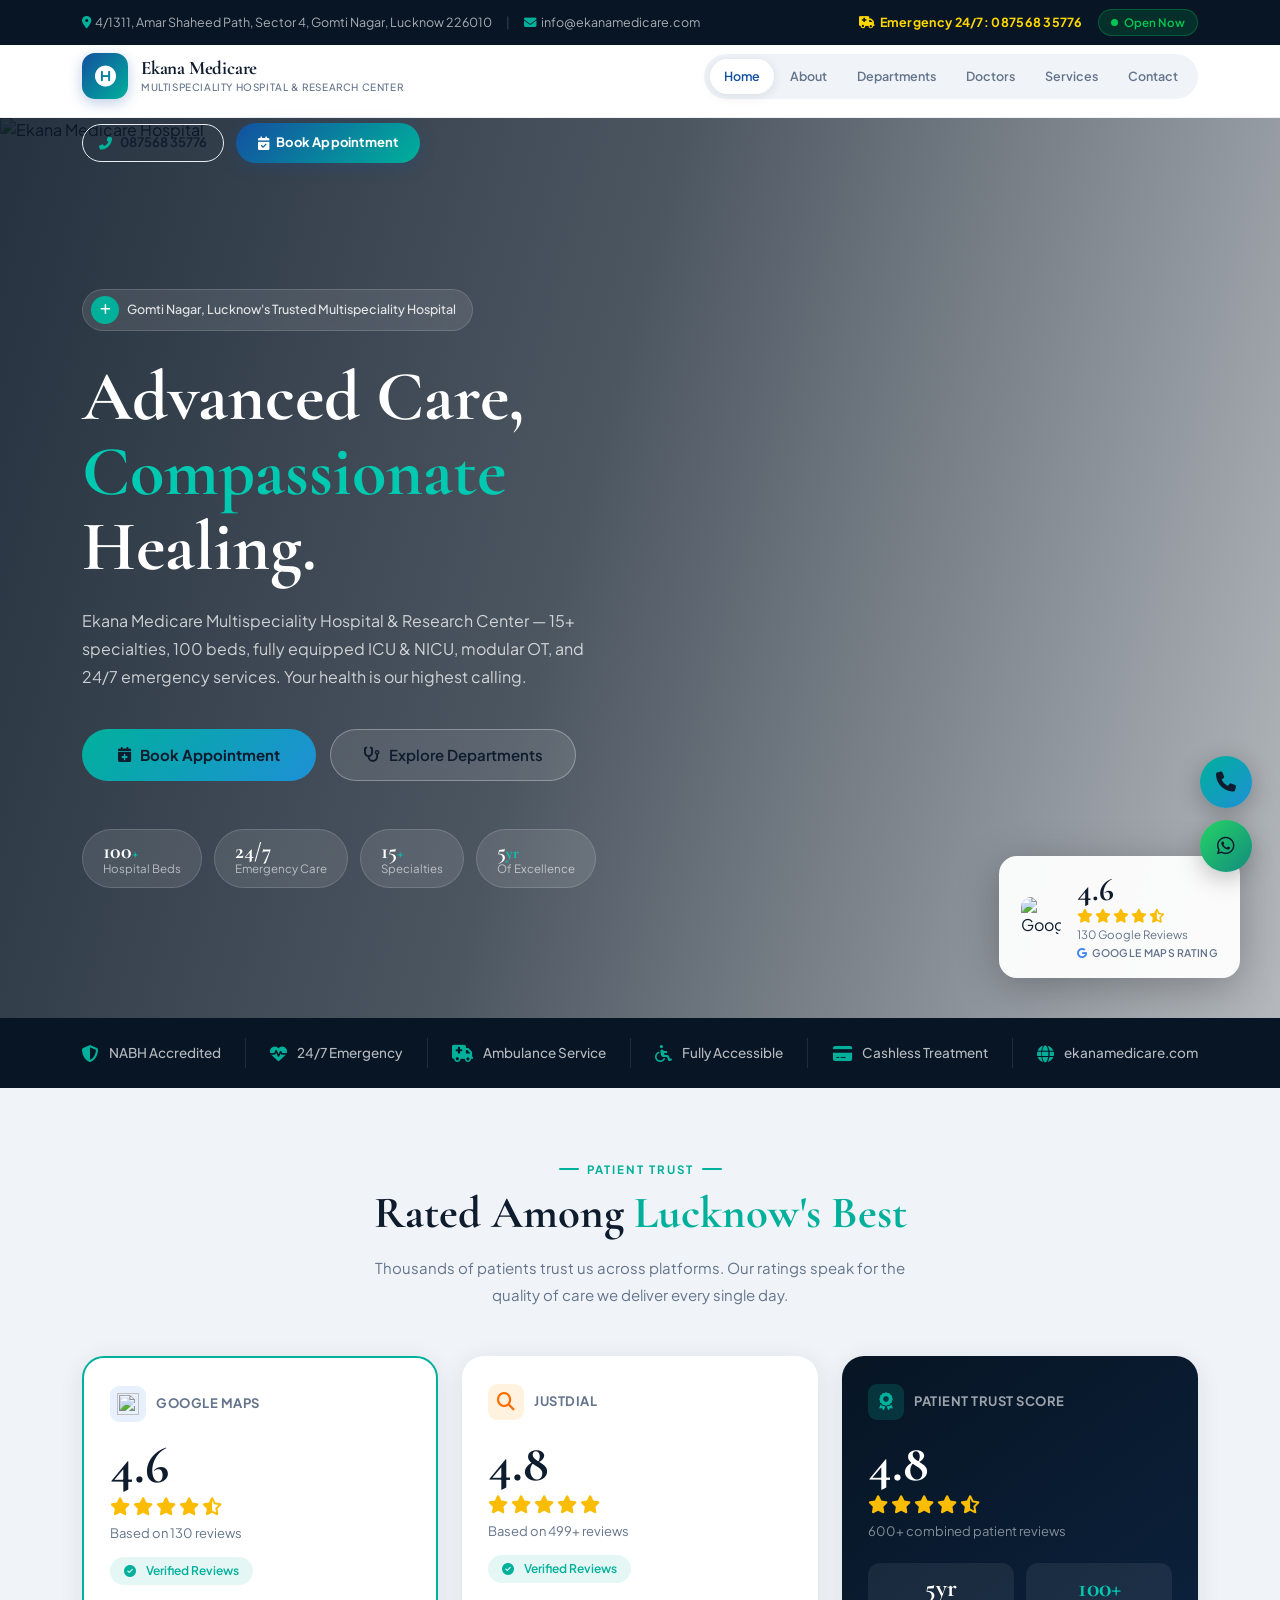
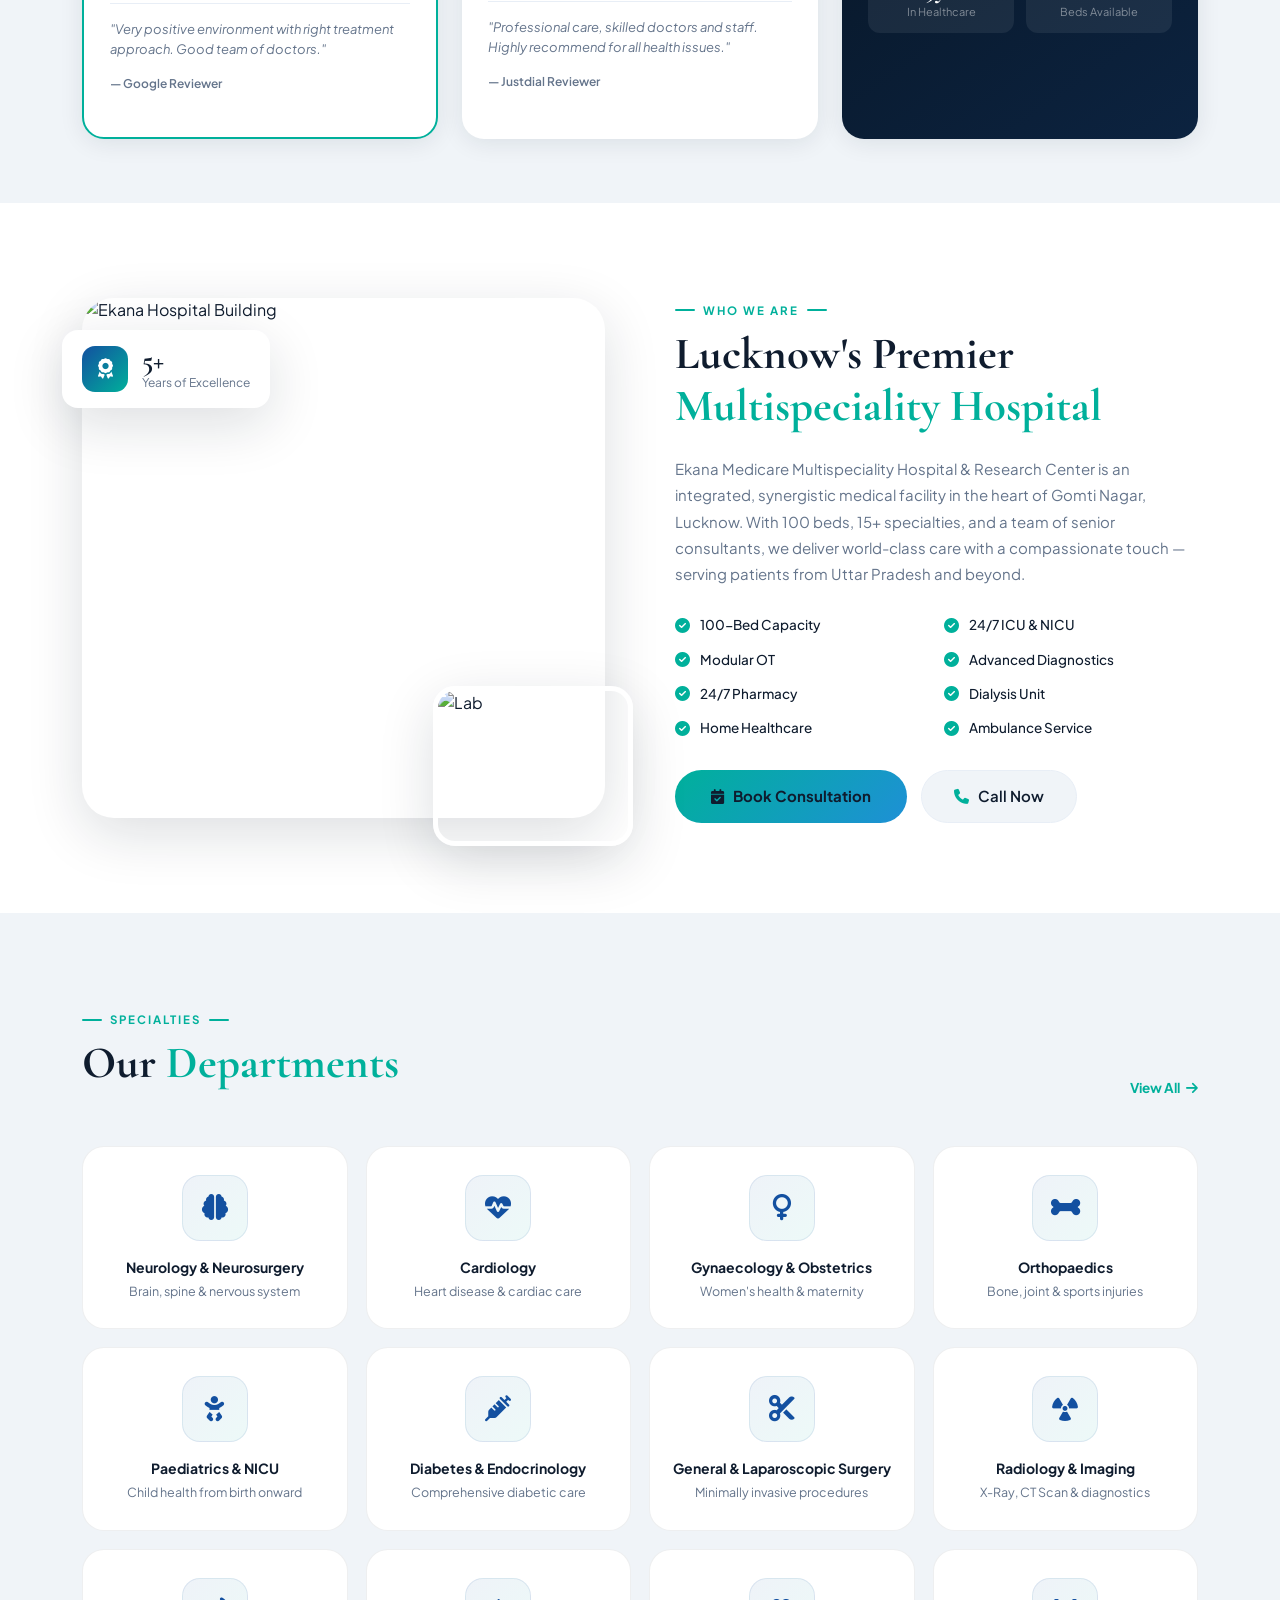
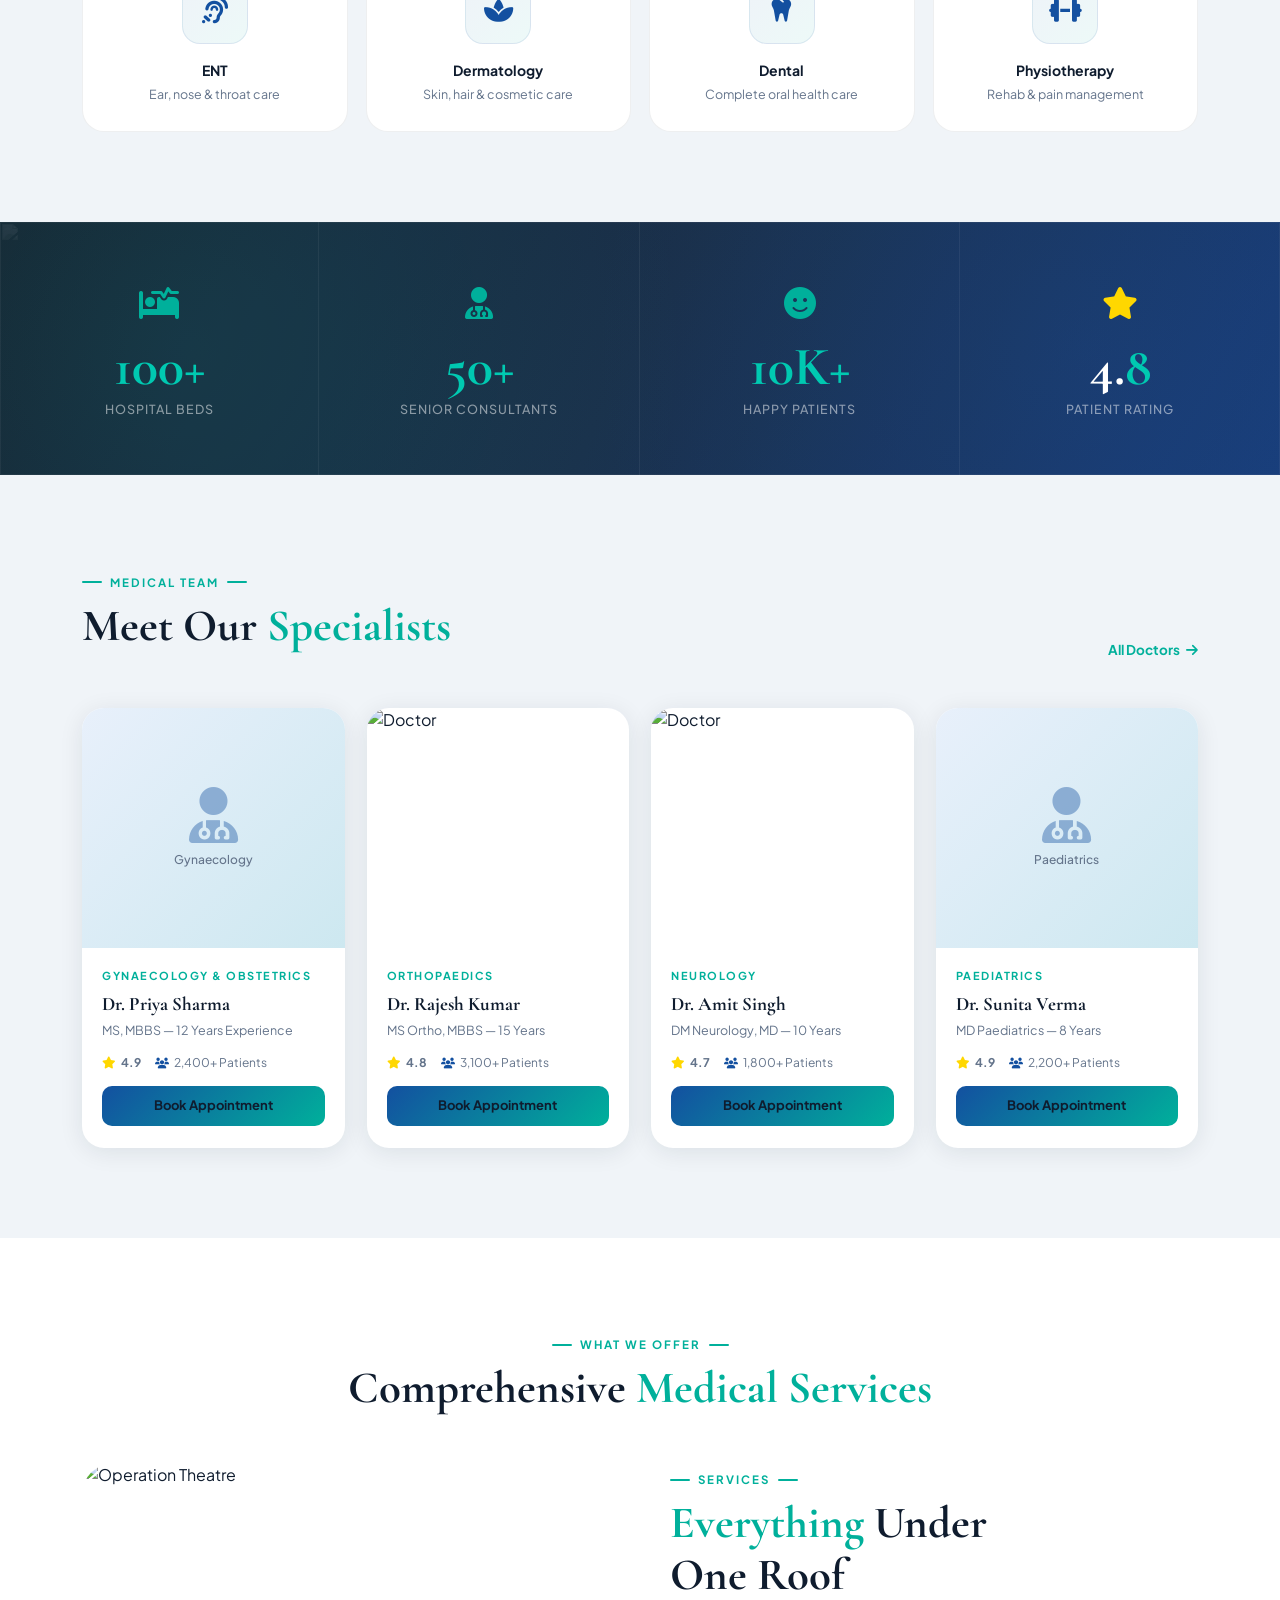
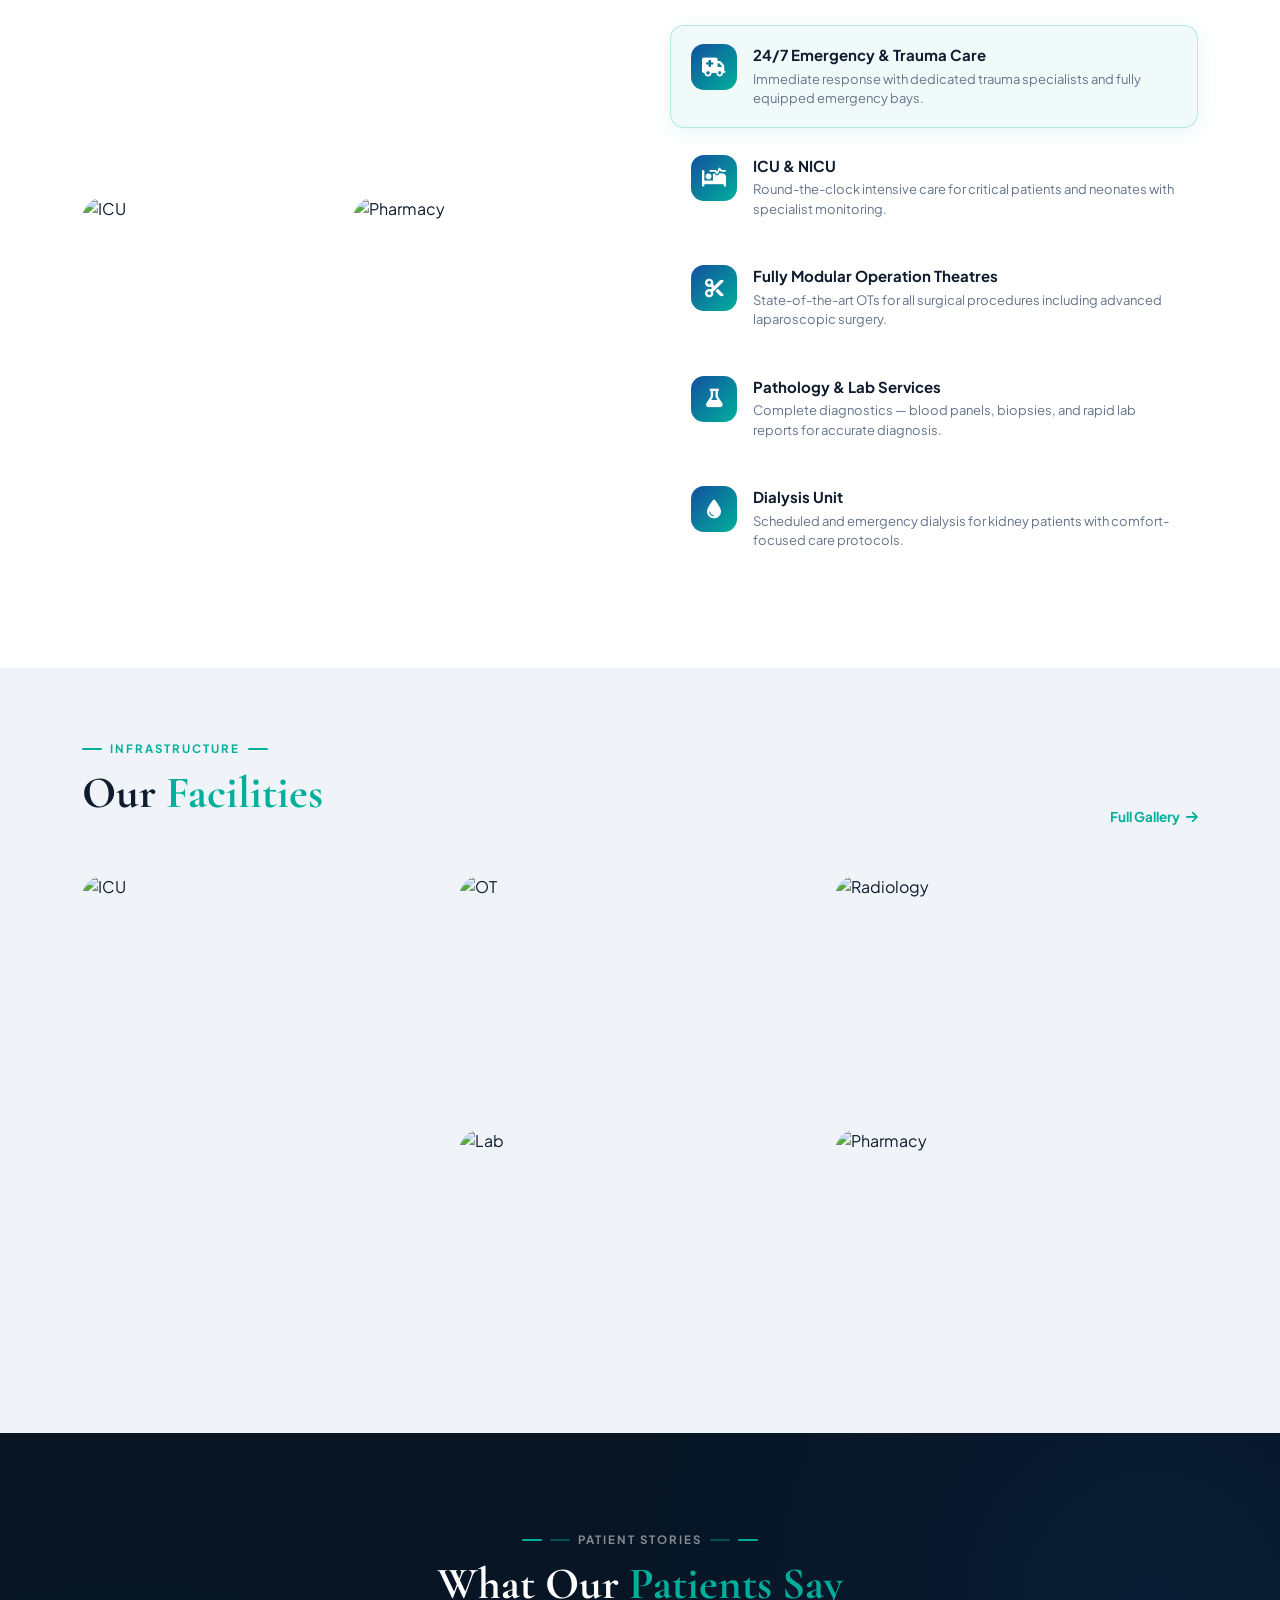
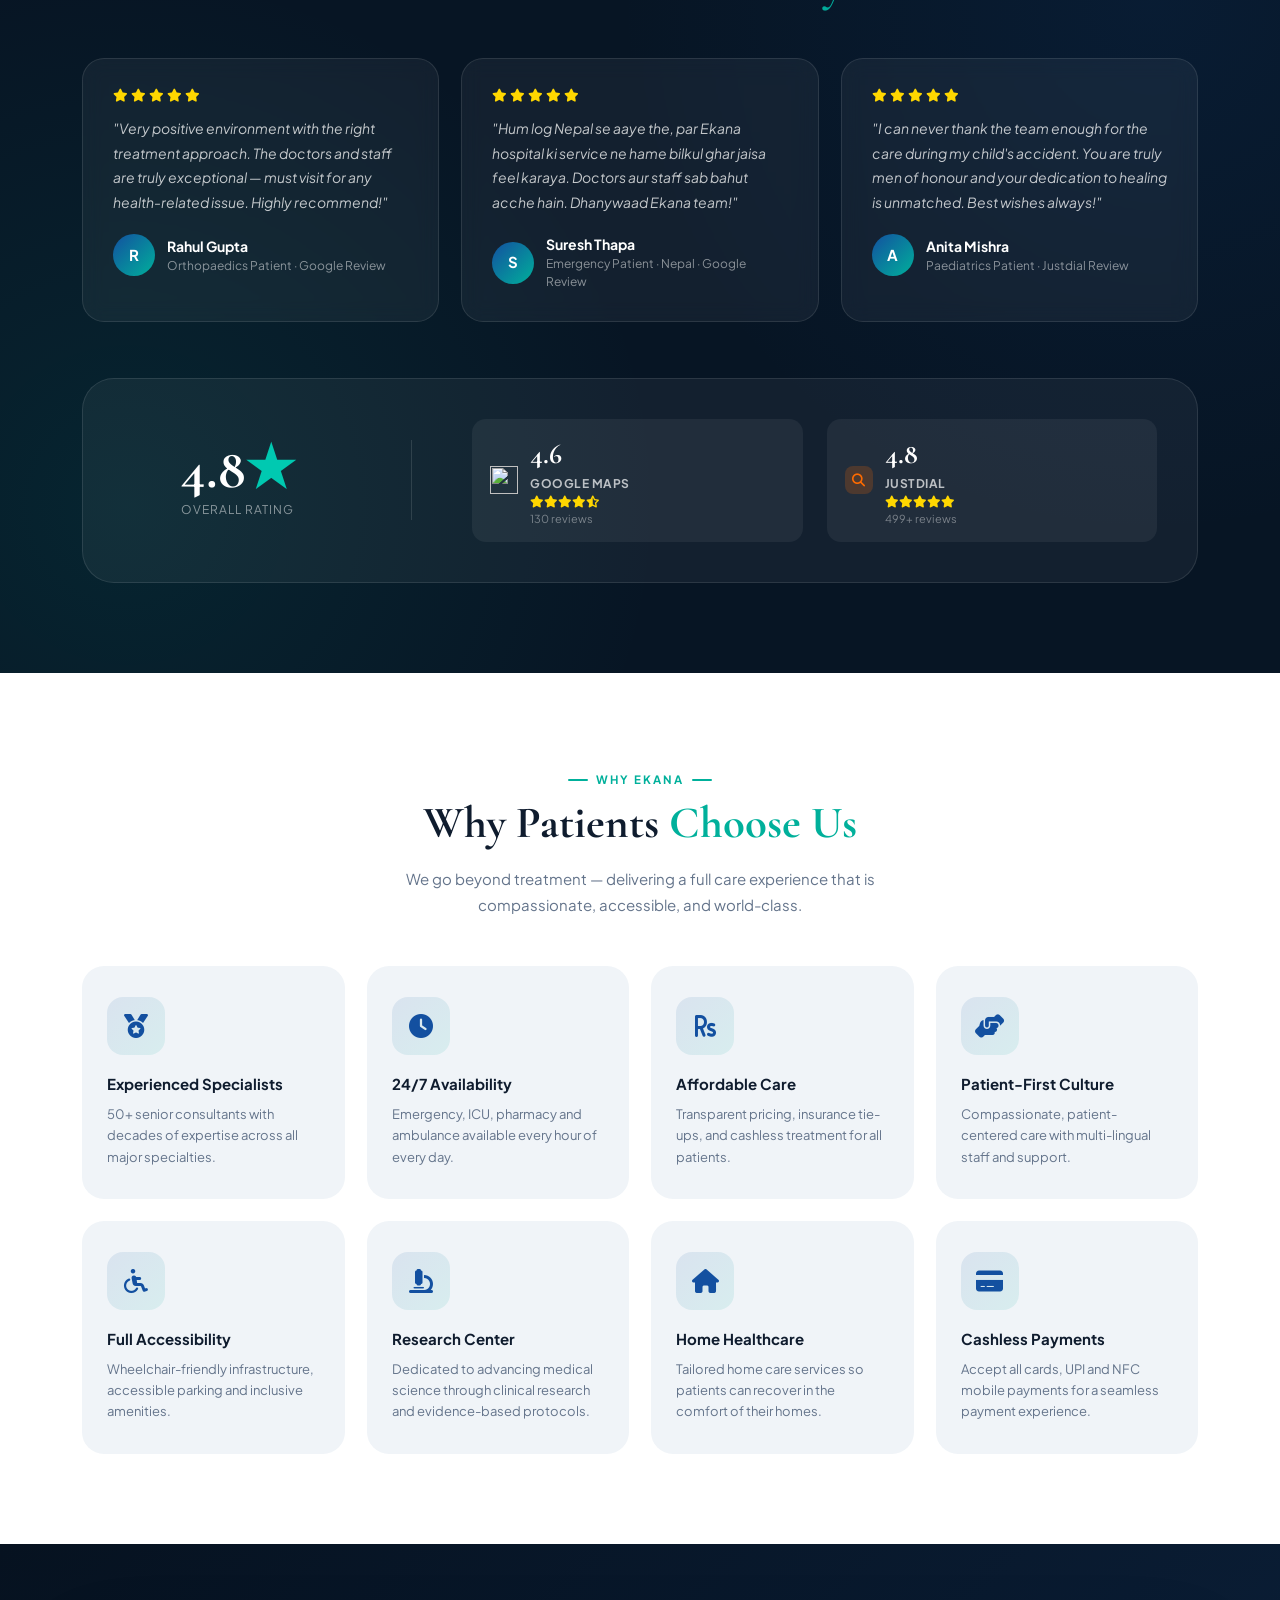
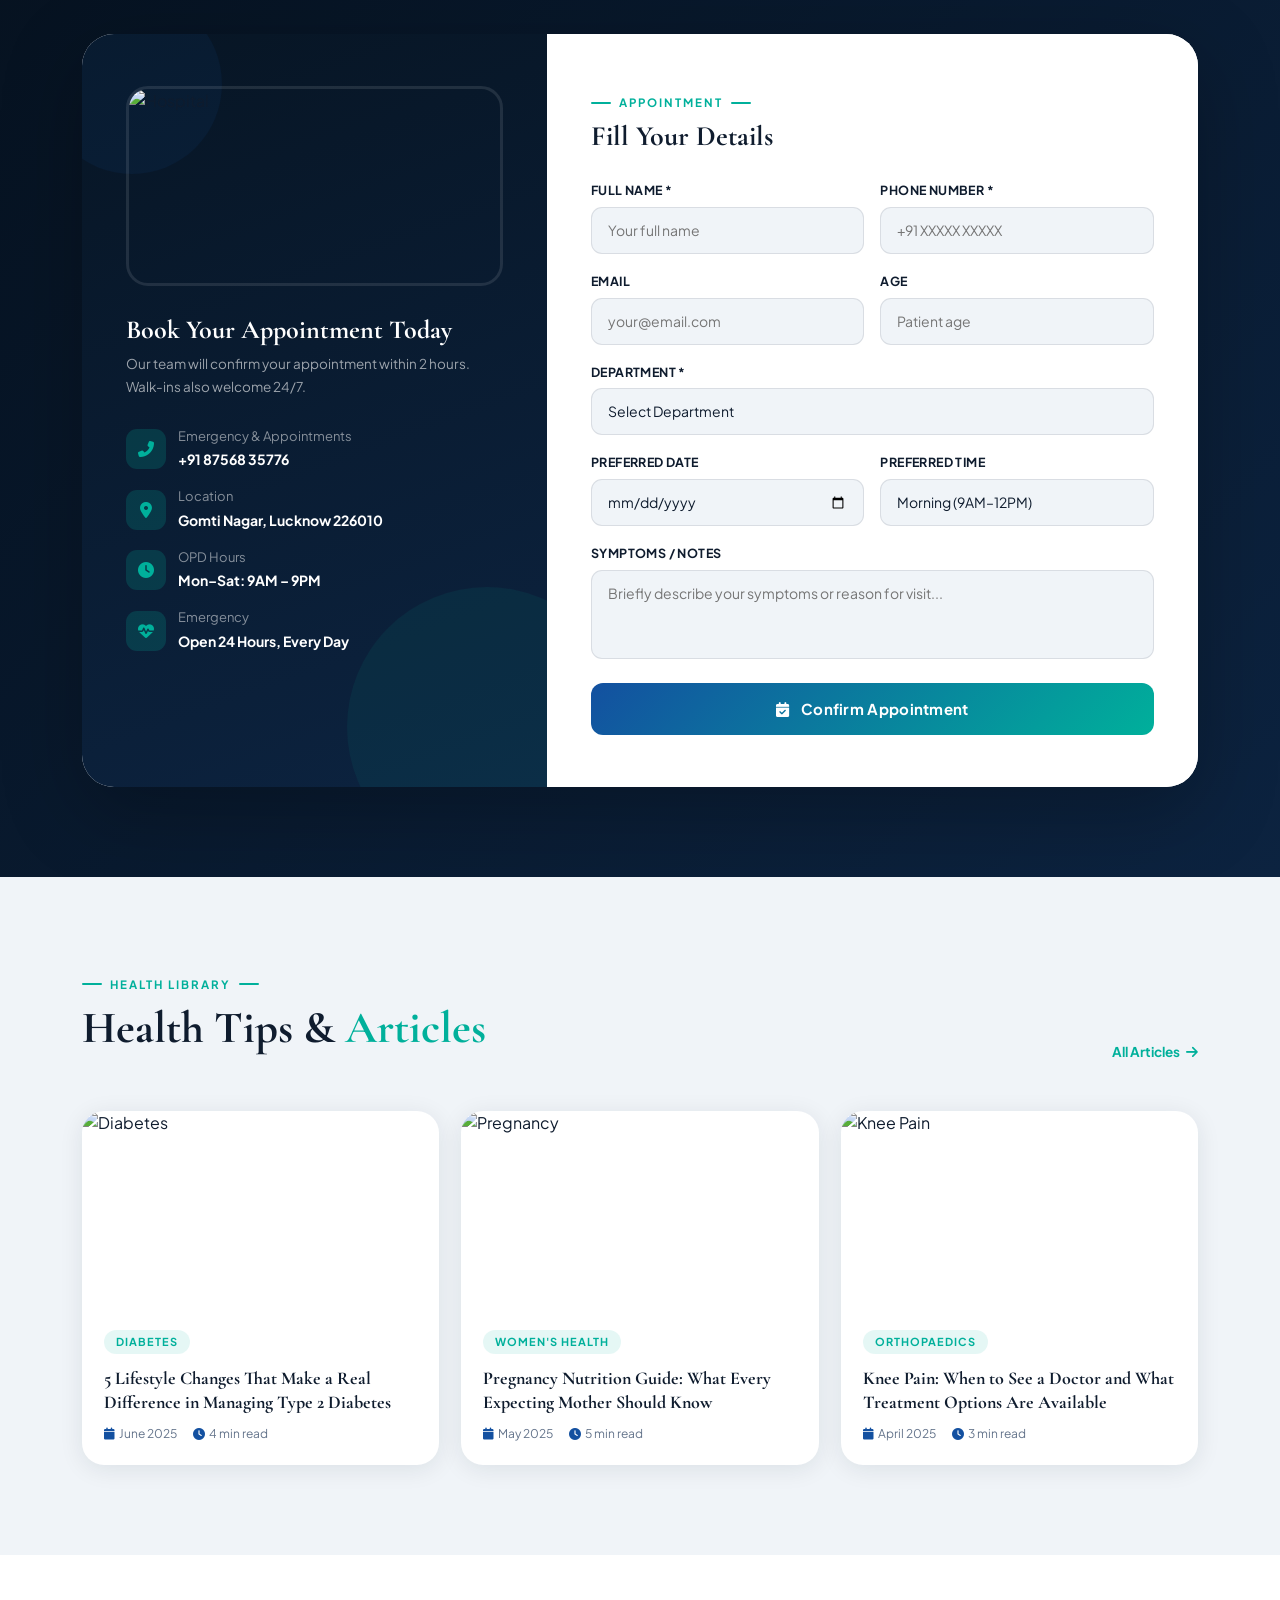
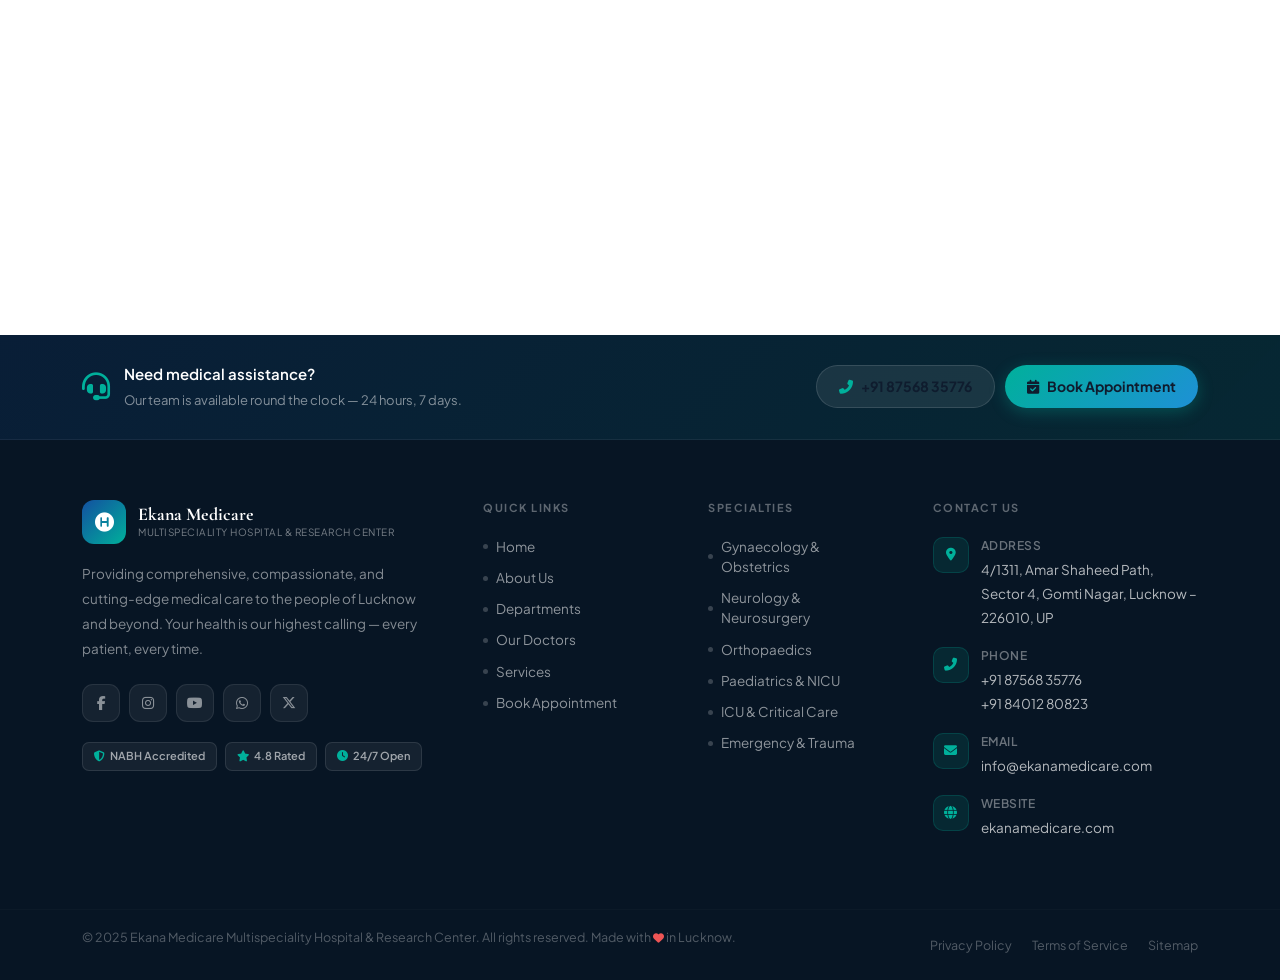
==== index1.html @ a1e0c23d "first" ====
<!DOCTYPE html>
<html lang="en">
<head>
<meta charset="UTF-8"/>
<meta name="viewport" content="width=device-width,initial-scale=1.0"/>
<title>Ekana Medicare Multispeciality Hospital & Research Center — Lucknow</title>
<link rel="preconnect" href="https://fonts.googleapis.com"/>
<link href="https://fonts.googleapis.com/css2?family=Cormorant+Garamond:wght@400;500;600;700&family=Plus+Jakarta+Sans:wght@300;400;500;600;700;800&display=swap" rel="stylesheet"/>
<link href="https://cdnjs.cloudflare.com/ajax/libs/bootstrap/5.3.2/css/bootstrap.min.css" rel="stylesheet"/>
<link href="https://cdnjs.cloudflare.com/ajax/libs/font-awesome/6.5.0/css/all.min.css" rel="stylesheet"/>
<style>
*,*::before,*::after{box-sizing:border-box;margin:0;padding:0}
html{scroll-behavior:smooth;font-size:16px}
body{font-family:'Plus Jakarta Sans',sans-serif;color:#0f1c2e;background:#fff;overflow-x:hidden}
::-webkit-scrollbar{width:5px}
::-webkit-scrollbar-track{background:#0a1628}
::-webkit-scrollbar-thumb{background:linear-gradient(#00b4a6,#1e90d6);border-radius:10px}
img{display:block;max-width:100%}
/* GLOBAL — kill ALL underlines and Bootstrap overrides */
a,a:link,a:visited,a:hover,a:focus,a:active{text-decoration:none !important;color:inherit}
button{font-family:'Plus Jakarta Sans',sans-serif}
ul,ol{list-style:none;padding:0;margin:0}

/* ── TOKENS ── */
:root{
  --navy:#071524;
  --ink:#0f1c2e;
  --blue:#1350a0;
  --teal:#00b09b;
  --teal2:#00c9b1;
  --gold:#c8962a;
  --silver:#f0f4f8;
  --mist:#e8eef6;
  --gray:#64748b;
  --radius:14px;
  --radius-lg:22px;
  --radius-xl:32px;
  --shadow:0 4px 24px rgba(15,28,46,.09);
  --shadow-lg:0 16px 56px rgba(15,28,46,.14);
  --transition:.32s cubic-bezier(.4,0,.2,1);
}

/* ── SCROLL PROGRESS ── */
#prog{position:fixed;top:0;left:0;height:3px;background:linear-gradient(90deg,var(--teal),#1e90d6);z-index:9999;transition:width .1s}

/* ── TOPBAR ── */
.topbar{background:var(--navy);padding:9px 0;font-size:12.5px;color:rgba(255,255,255,.65)}
.topbar a{color:rgba(255,255,255,.65);transition:color .2s}.topbar a:hover{color:var(--teal2)}
.topbar .emergency{color:#ffd700;font-weight:700;letter-spacing:.3px}
.tb-sep{color:rgba(255,255,255,.2);margin:0 14px}

/* ── NAVBAR ── */
.nav-wrap{
  position:sticky;top:0;z-index:999;
  background:rgba(255,255,255,0.97);
  backdrop-filter:blur(20px);
  -webkit-backdrop-filter:blur(20px);
  border-bottom:1px solid rgba(15,28,46,.06);
  transition:box-shadow var(--transition),background var(--transition);
}
.nav-wrap.scrolled{
  box-shadow:0 2px 40px rgba(15,28,46,.11);
  background:rgba(255,255,255,0.99);
}
.navbar{display:flex;align-items:center;justify-content:space-between;height:72px;gap:24px}
/* Logo */
.nav-logo{display:flex;align-items:center;gap:13px;flex-shrink:0;padding:0}
.logo-mark{width:46px;height:46px;background:linear-gradient(135deg,#1350a0,#00b09b);border-radius:13px;display:flex;align-items:center;justify-content:center;color:#fff;font-size:21px;flex-shrink:0;box-shadow:0 4px 14px rgba(19,80,160,.28)}
.logo-text .n1{font-family:'Cormorant Garamond',serif;font-size:19px;font-weight:700;color:var(--ink);line-height:1.15;letter-spacing:-.2px}
.logo-text .n2{font-size:10px;color:var(--gray);letter-spacing:.6px;text-transform:uppercase;margin-top:1px;font-weight:500}
/* Nav pill container */
.nav-pills-wrap{
  display:flex;align-items:center;
  background:var(--silver);
  border-radius:50px;
  padding:5px 6px;
  gap:2px;
}
.nav-pills-wrap a{
  font-size:13px;font-weight:600;
  color:var(--gray);
  padding:8px 18px;
  border-radius:50px;
  transition:all .22s;
  white-space:nowrap;
  position:relative;
}
.nav-pills-wrap a:hover{color:var(--ink);background:rgba(255,255,255,.7)}
.nav-pills-wrap a.active{
  background:#fff;
  color:var(--blue);
  box-shadow:0 2px 12px rgba(15,28,46,.1);
}
/* Right side CTA group */
.nav-right{display:flex;align-items:center;gap:12px;flex-shrink:0}
.nav-phone{
  display:flex;align-items:center;gap:8px;
  font-size:13px;font-weight:600;color:var(--ink);
  padding:8px 16px;border-radius:50px;
  border:1.5px solid var(--mist);
  transition:all .22s;white-space:nowrap;
}
.nav-phone:hover{border-color:var(--teal);color:var(--teal)}
.nav-phone i{color:var(--teal);font-size:13px}
.btn-nav{
  background:linear-gradient(135deg,var(--blue),var(--teal));
  color:#fff !important;border:none;border-radius:50px;
  padding:10px 22px;font-size:13px;font-weight:700;
  cursor:pointer;transition:all .25s;white-space:nowrap;
  display:inline-flex;align-items:center;gap:7px;
  box-shadow:0 4px 16px rgba(19,80,160,.25);
  letter-spacing:.2px;
}
.btn-nav:hover{transform:translateY(-2px);box-shadow:0 8px 28px rgba(19,80,160,.4);color:#fff !important}
/* Hamburger */
.ham{
  display:none;background:#fff;
  border:1.5px solid var(--mist);
  border-radius:10px;padding:8px 12px;
  cursor:pointer;font-size:16px;color:var(--ink);
  transition:all .2s;align-items:center;gap:6px;
  box-shadow:0 2px 8px rgba(15,28,46,.06);
}
.ham:hover{border-color:var(--teal);color:var(--teal)}
/* Mobile drawer */
.mobile-drawer{
  display:none;
  border-top:1px solid var(--mist);
  padding:16px 0 20px;
  background:#fff;
}
.mobile-drawer a{
  display:flex;align-items:center;
  padding:11px 16px;border-radius:11px;
  font-size:14px;font-weight:600;color:var(--gray);
  transition:all .2s;margin-bottom:3px;gap:10px;
}
.mobile-drawer a:hover,.mobile-drawer a.active{background:var(--silver);color:var(--blue)}
.mobile-drawer a.active{color:var(--blue);font-weight:700}
.mobile-drawer .mob-cta{
  background:linear-gradient(135deg,var(--blue),var(--teal));
  color:#fff !important;border-radius:12px;
  padding:13px 16px;margin-top:10px;
  font-size:14px;font-weight:700;
  justify-content:center;
  box-shadow:0 4px 16px rgba(19,80,160,.28);
}

/* ── HERO ── */
.hero{position:relative;min-height:100vh;display:flex;align-items:center;overflow:hidden}
.hero-bg{position:absolute;inset:0;z-index:0}
.hero-bg img{width:100%;height:100%;object-fit:cover;object-position:center 30%}
.hero-bg::after{content:'';position:absolute;inset:0;background:linear-gradient(105deg,rgba(7,21,36,.88) 0%,rgba(7,21,36,.72) 45%,rgba(7,21,36,.3) 100%)}
.hero-content{position:relative;z-index:2;padding:120px 0 80px}
.hero-eyebrow{display:inline-flex;align-items:center;gap:8px;background:rgba(255,255,255,.1);backdrop-filter:blur(12px);border:1px solid rgba(255,255,255,.15);border-radius:50px;padding:6px 16px 6px 8px;margin-bottom:28px;animation:fadeUp .7s ease both}
.hero-eyebrow .dot{width:28px;height:28px;background:var(--teal);border-radius:50%;display:flex;align-items:center;justify-content:center;font-size:12px;color:#fff;flex-shrink:0}
.hero-eyebrow span{font-size:12.5px;color:rgba(255,255,255,.85);font-weight:500}
.hero h1{font-family:'Cormorant Garamond',serif;font-size:clamp(2.8rem,5.5vw,5rem);font-weight:700;color:#fff;line-height:1.07;margin-bottom:22px;animation:fadeUp .7s .1s ease both}
.hero h1 em{font-style:normal;color:var(--teal2)}
.hero p{font-size:16px;color:rgba(255,255,255,.75);max-width:520px;line-height:1.75;margin-bottom:38px;animation:fadeUp .7s .2s ease both}
.hero-actions{display:flex;gap:14px;flex-wrap:wrap;animation:fadeUp .7s .3s ease both}
.btn-primary{background:linear-gradient(135deg,var(--teal),#1e90d6);color:#fff;border:none;border-radius:50px;padding:15px 36px;font-size:15px;font-weight:700;cursor:pointer;transition:all .3s;display:inline-flex;align-items:center;gap:9px}
.btn-primary:hover{transform:translateY(-3px);box-shadow:0 12px 36px rgba(0,176,155,.5);color:#fff}
.btn-ghost{background:rgba(255,255,255,.1);backdrop-filter:blur(10px);color:#fff;border:1.5px solid rgba(255,255,255,.3);border-radius:50px;padding:14px 32px;font-size:15px;font-weight:600;cursor:pointer;transition:all .3s;display:inline-flex;align-items:center;gap:9px}
.btn-ghost:hover{background:rgba(255,255,255,.2);border-color:rgba(255,255,255,.6);color:#fff}

/* HERO STAT PILLS */
.hero-pills{display:flex;flex-wrap:wrap;gap:12px;margin-top:48px;animation:fadeUp .7s .4s ease both}
.pill{background:rgba(255,255,255,.1);backdrop-filter:blur(14px);border:1px solid rgba(255,255,255,.15);border-radius:50px;padding:10px 20px;display:flex;align-items:center;gap:10px}
.pill .pnum{font-family:'Cormorant Garamond',serif;font-size:22px;font-weight:700;color:#fff;line-height:1}
.pill .ptxt{font-size:11.5px;color:rgba(255,255,255,.6);line-height:1.3}

/* GOOGLE RATING CARD (on hero) */
.google-card{position:absolute;bottom:40px;right:40px;z-index:2;background:rgba(255,255,255,.95);backdrop-filter:blur(20px);border-radius:18px;padding:18px 22px;display:flex;align-items:center;gap:16px;box-shadow:0 8px 40px rgba(0,0,0,.25);animation:fadeUp .7s .5s ease both;min-width:240px}
.gc-logo{width:40px;height:40px;border-radius:10px;display:flex;align-items:center;justify-content:center;flex-shrink:0;overflow:hidden}
.gc-logo img{width:40px;height:40px;object-fit:contain}
.gc-score{font-family:'Cormorant Garamond',serif;font-size:32px;font-weight:700;color:var(--ink);line-height:1}
.gc-stars{color:#fbbc04;font-size:14px;display:flex;gap:2px;margin:3px 0}
.gc-count{font-size:11.5px;color:var(--gray)}
.gc-src{font-size:10.5px;color:var(--gray);font-weight:600;letter-spacing:.3px;text-transform:uppercase;margin-top:1px}

/* LIVE badge */
.live-badge{display:inline-flex;align-items:center;gap:6px;background:rgba(0,200,83,.15);border:1px solid rgba(0,200,83,.3);border-radius:50px;padding:4px 12px;font-size:11.5px;font-weight:600;color:#00c853}
.live-badge .live-dot{width:7px;height:7px;background:#00c853;border-radius:50%;animation:blink 1.4s infinite}
@keyframes blink{0%,100%{opacity:1}50%{opacity:.25}}

/* ── TRUST STRIP ── */
.trust-strip{background:var(--navy);padding:20px 0}
.trust-items{display:flex;align-items:center;justify-content:space-between;flex-wrap:wrap;gap:16px}
.trust-item{display:flex;align-items:center;gap:10px;color:rgba(255,255,255,.7);font-size:13.5px;font-weight:500}
.trust-item i{color:var(--teal);font-size:17px}
.trust-div{width:1px;height:30px;background:rgba(255,255,255,.1)}

/* ── SECTION COMMON ── */
.sec{padding:90px 0}
.sec-sm{padding:64px 0}
.sec-label{display:inline-flex;align-items:center;gap:8px;font-size:11.5px;font-weight:700;text-transform:uppercase;letter-spacing:2px;color:var(--teal);margin-bottom:10px}
.sec-label::before,.sec-label::after{content:'';display:block;width:20px;height:2px;background:var(--teal);border-radius:2px}
.sec-h{font-family:'Cormorant Garamond',serif;font-size:clamp(2rem,3.5vw,3rem);font-weight:700;color:var(--ink);line-height:1.15}
.sec-h em{font-style:normal;color:var(--teal)}
.sec-sub{font-size:15px;color:var(--gray);line-height:1.75;max-width:560px}

/* ── ABOUT SECTION ── */
.about-grid{display:grid;grid-template-columns:1fr 1fr;gap:70px;align-items:center}
.about-img-wrap{position:relative}
.about-main-img{border-radius:var(--radius-xl);width:100%;height:520px;object-fit:cover;box-shadow:var(--shadow-lg)}
.about-img-inset{position:absolute;bottom:-28px;right:-28px;width:200px;height:160px;border-radius:var(--radius-lg);object-fit:cover;border:5px solid #fff;box-shadow:var(--shadow-lg)}
.about-floater{position:absolute;top:32px;left:-20px;background:#fff;border-radius:16px;padding:16px 20px;box-shadow:var(--shadow-lg);display:flex;align-items:center;gap:14px}
.af-icon{width:46px;height:46px;background:linear-gradient(135deg,var(--blue),var(--teal));border-radius:13px;display:flex;align-items:center;justify-content:center;font-size:20px;color:#fff;flex-shrink:0}
.af-num{font-family:'Cormorant Garamond',serif;font-size:28px;font-weight:700;color:var(--ink);line-height:1}
.af-txt{font-size:12px;color:var(--gray)}
.about-checks{display:grid;grid-template-columns:1fr 1fr;gap:14px;margin:28px 0 32px}
.check-item{display:flex;align-items:center;gap:10px;font-size:13.5px;font-weight:500;color:var(--ink)}
.check-item i{color:var(--teal);font-size:15px;flex-shrink:0}

/* ── RATINGS SECTION ── */
.ratings-sec{background:var(--silver)}
.ratings-grid{display:grid;grid-template-columns:1fr 1fr 1fr;gap:24px}
.rating-card{background:#fff;border-radius:var(--radius-lg);padding:28px 26px;box-shadow:var(--shadow);position:relative;overflow:hidden;transition:transform var(--transition),box-shadow var(--transition)}
.rating-card:hover{transform:translateY(-6px);box-shadow:var(--shadow-lg)}
.rating-card.featured{border:2px solid var(--teal)}
.rating-card .rc-logo{display:flex;align-items:center;gap:10px;margin-bottom:18px}
.rc-logo-icon{width:36px;height:36px;border-radius:9px;display:flex;align-items:center;justify-content:center;font-size:16px;flex-shrink:0}
.rc-logo-name{font-size:13px;font-weight:700;color:var(--gray);text-transform:uppercase;letter-spacing:.5px}
.rc-score{font-family:'Cormorant Garamond',serif;font-size:52px;font-weight:700;color:var(--ink);line-height:1;margin-bottom:6px}
.rc-stars{color:#fbbc04;font-size:18px;display:flex;gap:3px;margin-bottom:8px}
.rc-count{font-size:13px;color:var(--gray);margin-bottom:14px}
.rc-badge{display:inline-flex;align-items:center;gap:6px;background:rgba(0,176,155,.1);border-radius:50px;padding:5px 14px;font-size:12px;font-weight:600;color:var(--teal)}

/* ── DEPARTMENTS ── */
.depts-grid{display:grid;grid-template-columns:repeat(4,1fr);gap:18px}
.dept-card{background:#fff;border:1px solid rgba(15,28,46,.07);border-radius:var(--radius-lg);padding:28px 20px;text-align:center;cursor:pointer;transition:all var(--transition);position:relative;overflow:hidden}
.dept-card::before{content:'';position:absolute;inset:0;background:linear-gradient(135deg,var(--blue),var(--teal));opacity:0;transition:opacity var(--transition)}
.dept-card:hover{transform:translateY(-7px);box-shadow:var(--shadow-lg)}
.dept-card:hover::before{opacity:1}
.dept-card:hover .di,.dept-card:hover .dn,.dept-card:hover .ds{color:#fff !important}
.dept-card:hover .di-wrap{background:rgba(255,255,255,.2) !important;border-color:rgba(255,255,255,.3) !important}
.dept-card>*{position:relative;z-index:1}
.di-wrap{width:66px;height:66px;margin:0 auto 16px;background:linear-gradient(135deg,rgba(19,80,160,.07),rgba(0,176,155,.07));border:1px solid rgba(19,80,160,.1);border-radius:18px;display:flex;align-items:center;justify-content:center;transition:all var(--transition)}
.di{font-size:26px;color:var(--blue);transition:color var(--transition)}
.dn{font-size:14px;font-weight:700;color:var(--ink);margin-bottom:5px;transition:color var(--transition)}
.ds{font-size:12.5px;color:var(--gray);line-height:1.4;transition:color var(--transition)}

/* ── STATS ── */
.stats-sec{background:linear-gradient(120deg,var(--navy) 0%,#0c2340 50%,#0a3070 100%);position:relative;overflow:hidden}
.stats-sec::before{content:'';position:absolute;inset:0;background-image:radial-gradient(circle at 15% 50%,rgba(0,176,155,.12),transparent 45%),radial-gradient(circle at 85% 50%,rgba(19,80,160,.15),transparent 45%)}
.stats-bg-img{position:absolute;inset:0;z-index:0}
.stats-bg-img img{width:100%;height:100%;object-fit:cover;opacity:.07;filter:grayscale(100%)}
.stats-inner{position:relative;z-index:1}
.stat-grid{display:grid;grid-template-columns:repeat(4,1fr);gap:1px;background:rgba(255,255,255,.06)}
.stat-item{padding:56px 32px;text-align:center;background:transparent;border-right:1px solid rgba(255,255,255,.06)}
.stat-item:last-child{border-right:none}
.stat-icon{font-size:32px;color:var(--teal);margin-bottom:14px}
.stat-num{font-family:'Cormorant Garamond',serif;font-size:54px;font-weight:700;color:#fff;line-height:1;margin-bottom:6px}
.stat-num span{color:var(--teal2)}
.stat-label{font-size:12.5px;color:rgba(255,255,255,.5);text-transform:uppercase;letter-spacing:1px;font-weight:500}

/* ── DOCTORS ── */
.docs-sec{background:var(--silver)}
.doc-grid{display:grid;grid-template-columns:repeat(4,1fr);gap:22px}
.doc-card{background:#fff;border-radius:var(--radius-lg);overflow:hidden;box-shadow:var(--shadow);transition:all var(--transition)}
.doc-card:hover{transform:translateY(-8px);box-shadow:var(--shadow-lg)}
.doc-img{height:240px;object-fit:cover;object-position:top;width:100%;display:block}
.doc-img-placeholder{height:240px;background:linear-gradient(135deg,#e8f0fb,#cde8f0);display:flex;flex-direction:column;align-items:center;justify-content:center;gap:8px;color:var(--blue)}
.doc-img-placeholder i{font-size:56px;opacity:.4}
.doc-img-placeholder span{font-size:12px;color:var(--gray);font-weight:500}
.doc-body{padding:20px 20px 22px}
.doc-spec{font-size:11px;font-weight:700;text-transform:uppercase;letter-spacing:1.5px;color:var(--teal);margin-bottom:5px}
.doc-name{font-family:'Cormorant Garamond',serif;font-size:19px;font-weight:700;color:var(--ink);margin-bottom:3px}
.doc-qual{font-size:12.5px;color:var(--gray);margin-bottom:14px}
.doc-row{display:flex;gap:14px;margin-bottom:14px}
.doc-meta{display:flex;align-items:center;gap:5px;font-size:12px;color:var(--gray)}
.doc-meta i{color:var(--blue);font-size:11px}
.btn-doc{display:block;text-align:center;background:linear-gradient(135deg,var(--blue),var(--teal));color:#fff;border-radius:10px;padding:10px 16px;font-size:13px;font-weight:700;transition:all .25s}
.btn-doc:hover{opacity:.9;transform:translateY(-1px);color:#fff}

/* ── IMAGE-RICH SERVICE SECTION ── */
.services-sec{background:#fff}
.services-layout{display:grid;grid-template-columns:1fr 1fr;gap:60px;align-items:start}
.service-img-stack{display:grid;grid-template-rows:1fr 1fr;gap:14px;height:540px}
.service-img-stack .img-main{border-radius:var(--radius-xl);overflow:hidden;height:320px}
.service-img-stack .img-main img{width:100%;height:100%;object-fit:cover}
.service-img-bottom{display:grid;grid-template-columns:1fr 1fr;gap:14px;height:206px}
.service-img-bottom .img-sm{border-radius:var(--radius-lg);overflow:hidden}
.service-img-bottom .img-sm img{width:100%;height:100%;object-fit:cover}
.service-items{margin-top:20px}
.s-item{display:flex;align-items:flex-start;gap:16px;padding:18px 20px;border-radius:var(--radius);cursor:pointer;transition:all .25s;border:1px solid transparent;margin-bottom:8px}
.s-item:hover,.s-item.active{background:#f0fbf9;border-color:rgba(0,176,155,.25);box-shadow:0 4px 20px rgba(0,176,155,.1)}
.si-icon{width:46px;height:46px;background:linear-gradient(135deg,var(--blue),var(--teal));border-radius:13px;display:flex;align-items:center;justify-content:center;font-size:19px;color:#fff;flex-shrink:0}
.si-title{font-size:15px;font-weight:700;color:var(--ink);margin-bottom:3px}
.si-desc{font-size:13px;color:var(--gray);line-height:1.5}

/* ── GALLERY MOSAIC ── */
.gallery-sec{background:var(--silver)}
.mosaic{display:grid;grid-template-columns:repeat(3,1fr);grid-template-rows:240px 240px;gap:14px}
.mosaic-item{border-radius:var(--radius-lg);overflow:hidden;position:relative;cursor:pointer}
.mosaic-item img{width:100%;height:100%;object-fit:cover;transition:transform .5s ease}
.mosaic-item:hover img{transform:scale(1.06)}
.mosaic-item.big{grid-row:span 2}
.mosaic-overlay{position:absolute;inset:0;background:linear-gradient(to top,rgba(7,21,36,.8) 0%,transparent 55%);opacity:0;transition:opacity .35s;display:flex;align-items:flex-end;padding:20px}
.mosaic-item:hover .mosaic-overlay{opacity:1}
.mosaic-label h6{color:#fff;font-size:15px;font-weight:700;margin-bottom:3px}
.mosaic-label span{color:rgba(255,255,255,.65);font-size:12px}

/* ── TESTIMONIALS ── */
.test-sec{background:var(--navy);position:relative;overflow:hidden}
.test-sec::before{content:'';position:absolute;inset:0;background-image:radial-gradient(circle at 10% 80%,rgba(0,176,155,.1),transparent 40%),radial-gradient(circle at 90% 20%,rgba(19,80,160,.12),transparent 40%)}
.test-grid{display:grid;grid-template-columns:repeat(3,1fr);gap:22px;position:relative;z-index:1}
.test-card{background:rgba(255,255,255,.05);border:1px solid rgba(255,255,255,.1);border-radius:var(--radius-lg);padding:30px;backdrop-filter:blur(10px);transition:all var(--transition)}
.test-card:hover{background:rgba(255,255,255,.09);border-color:rgba(0,176,155,.4);transform:translateY(-6px)}
.test-stars{color:#ffd700;font-size:13px;display:flex;gap:3px;margin-bottom:14px}
.test-text{font-size:14px;color:rgba(255,255,255,.75);line-height:1.75;margin-bottom:20px;font-style:italic}
.test-reviewer{display:flex;align-items:center;gap:12px}
.rev-avatar{width:42px;height:42px;border-radius:50%;background:linear-gradient(135deg,var(--blue),var(--teal));display:flex;align-items:center;justify-content:center;font-size:15px;font-weight:700;color:#fff;flex-shrink:0}
.rev-name{font-size:14px;font-weight:700;color:#fff}
.rev-info{font-size:12px;color:rgba(255,255,255,.5)}
.test-highlight{margin-top:56px;background:rgba(255,255,255,.05);border:1px solid rgba(255,255,255,.1);border-radius:var(--radius-xl);padding:40px;display:flex;align-items:center;gap:60px;flex-wrap:wrap;position:relative;z-index:1}
.th-big{text-align:center;flex:1;min-width:120px}
.th-big .num{font-family:'Cormorant Garamond',serif;font-size:56px;font-weight:700;color:#fff;line-height:1}
.th-big .num span{color:var(--teal2)}
.th-big .lbl{font-size:12px;color:rgba(255,255,255,.5);text-transform:uppercase;letter-spacing:1px;margin-top:4px}
.th-div{width:1px;height:80px;background:rgba(255,255,255,.12)}
.th-platforms{flex:3;display:flex;gap:24px;flex-wrap:wrap}
.th-plat{display:flex;align-items:center;gap:12px;background:rgba(255,255,255,.06);border-radius:14px;padding:14px 18px;flex:1;min-width:140px}
.th-plat-score{font-family:'Cormorant Garamond',serif;font-size:28px;font-weight:700;color:#fff}
.th-plat-info .name{font-size:12px;font-weight:700;color:rgba(255,255,255,.7);text-transform:uppercase;letter-spacing:.5px}
.th-plat-info .stars{color:#ffd700;font-size:12px}
.th-plat-info .cnt{font-size:11px;color:rgba(255,255,255,.4)}

/* ── WHY CHOOSE ── */
.why-sec{background:#fff}
.why-grid{display:grid;grid-template-columns:repeat(4,1fr);gap:22px}
.why-card{background:var(--silver);border-radius:var(--radius-lg);padding:30px 24px;transition:all var(--transition);border:1px solid transparent}
.why-card:hover{background:#fff;border-color:rgba(0,176,155,.2);transform:translateY(-5px);box-shadow:var(--shadow-lg)}
.wc-icon{width:58px;height:58px;background:linear-gradient(135deg,rgba(19,80,160,.1),rgba(0,176,155,.1));border-radius:16px;display:flex;align-items:center;justify-content:center;font-size:24px;color:var(--blue);margin-bottom:18px}
.wc-title{font-size:15px;font-weight:700;color:var(--ink);margin-bottom:8px}
.wc-desc{font-size:13px;color:var(--gray);line-height:1.65}

/* ── APPOINTMENT ── */
.appt-sec{background:linear-gradient(135deg,#061220,#0c2340)}
.appt-grid{display:grid;grid-template-columns:1fr 1.4fr;gap:0;background:#fff;border-radius:var(--radius-xl);overflow:hidden;box-shadow:0 24px 80px rgba(0,0,0,.25)}
.appt-left{background:linear-gradient(160deg,var(--navy),#0c2340);padding:52px 44px;position:relative;overflow:hidden}
.appt-left::after{content:'';position:absolute;width:280px;height:280px;border-radius:50%;background:rgba(0,176,155,.08);bottom:-80px;right:-80px}
.appt-left::before{content:'';position:absolute;width:180px;height:180px;border-radius:50%;background:rgba(19,80,160,.1);top:-40px;left:-40px}
.al-content{position:relative;z-index:1}
.al-img{width:100%;height:200px;border-radius:var(--radius-lg);object-fit:cover;margin-bottom:28px;border:3px solid rgba(255,255,255,.1)}
.al-h{font-family:'Cormorant Garamond',serif;font-size:26px;font-weight:700;color:#fff;margin-bottom:8px}
.al-p{font-size:13.5px;color:rgba(255,255,255,.6);line-height:1.7;margin-bottom:28px}
.al-contact{display:flex;align-items:center;gap:12px;margin-bottom:16px}
.al-icon{width:40px;height:40px;background:rgba(0,176,155,.2);border-radius:11px;display:flex;align-items:center;justify-content:center;font-size:16px;color:var(--teal);flex-shrink:0}
.al-contact p{font-size:13px;color:rgba(255,255,255,.5);margin-bottom:1px}
.al-contact strong{font-size:14px;color:#fff}
.appt-right{padding:52px 44px;background:#fff}
.form-row{display:grid;grid-template-columns:1fr 1fr;gap:16px}
.f-group{margin-bottom:18px}
.f-label{font-size:12.5px;font-weight:700;color:var(--ink);margin-bottom:7px;display:block;text-transform:uppercase;letter-spacing:.4px}
.f-input{width:100%;background:var(--silver);border:1.5px solid rgba(15,28,46,.1);border-radius:11px;padding:12px 16px;font-size:14px;font-family:'Plus Jakarta Sans',sans-serif;color:var(--ink);outline:none;transition:all .2s;appearance:none}
.f-input:focus{border-color:var(--teal);background:#fff;box-shadow:0 0 0 4px rgba(0,176,155,.1)}
.btn-submit{width:100%;background:linear-gradient(135deg,var(--blue),var(--teal));color:#fff;border:none;border-radius:12px;padding:15px 24px;font-size:15px;font-weight:700;font-family:'Plus Jakarta Sans',sans-serif;cursor:pointer;transition:all .3s;letter-spacing:.3px}
.btn-submit:hover{transform:translateY(-2px);box-shadow:0 10px 32px rgba(19,80,160,.4)}

/* ── BLOG ── */
.blog-sec{background:var(--silver)}
.blog-grid{display:grid;grid-template-columns:repeat(3,1fr);gap:22px}
.blog-card{background:#fff;border-radius:var(--radius-lg);overflow:hidden;box-shadow:var(--shadow);transition:all var(--transition)}
.blog-card:hover{transform:translateY(-6px);box-shadow:var(--shadow-lg)}
.blog-img{height:195px;object-fit:cover;width:100%}
.blog-body{padding:22px}
.blog-tag{display:inline-block;background:rgba(0,176,155,.1);color:var(--teal);font-size:11px;font-weight:700;text-transform:uppercase;letter-spacing:1px;border-radius:50px;padding:4px 12px;margin-bottom:12px}
.blog-title{font-family:'Cormorant Garamond',serif;font-size:18px;font-weight:700;color:var(--ink);margin-bottom:10px;line-height:1.35}
.blog-meta{display:flex;gap:16px;font-size:12px;color:var(--gray)}
.blog-meta i{color:var(--blue)}

/* ── FOOTER ── */
footer{background:var(--navy);padding:0}
.footer-top{
  background:linear-gradient(135deg,rgba(19,80,160,.15),rgba(0,176,155,.12));
  border-bottom:1px solid rgba(255,255,255,.06);
  padding:28px 0;
}
.footer-top-inner{display:flex;align-items:center;justify-content:space-between;gap:24px;flex-wrap:wrap}
.footer-top-left{display:flex;align-items:center;gap:14px}
.footer-top-left i{font-size:28px;color:var(--teal)}
.footer-top-left p{font-size:15px;font-weight:600;color:#fff;margin-bottom:2px}
.footer-top-left span{font-size:13px;color:rgba(255,255,255,.5)}
.footer-top-right{display:flex;gap:10px;flex-wrap:wrap}
.footer-cta-phone{
  display:flex;align-items:center;gap:8px;
  background:rgba(255,255,255,.08);border:1px solid rgba(255,255,255,.12);
  border-radius:50px;padding:10px 22px;
  font-size:14px;font-weight:700;color:#fff;
  transition:all .25s;
}
.footer-cta-phone:hover{background:rgba(255,255,255,.15);color:#fff}
.footer-cta-phone i{color:var(--teal)}
.footer-cta-appt{
  background:linear-gradient(135deg,var(--teal),#1e90d6);
  color:#fff;border-radius:50px;
  padding:10px 22px;font-size:14px;font-weight:700;
  display:flex;align-items:center;gap:8px;
  transition:all .25s;box-shadow:0 4px 16px rgba(0,176,155,.3);
}
.footer-cta-appt:hover{box-shadow:0 8px 28px rgba(0,176,155,.5);color:#fff;transform:translateY(-2px)}

/* Main footer body */
.footer-body{padding:60px 0 0}
.footer-grid{display:grid;grid-template-columns:2fr 1fr 1fr 1.5fr;gap:48px}
.footer-brand-logo{display:flex;align-items:center;gap:12px;margin-bottom:18px}
.foot-logo-mark{width:44px;height:44px;background:linear-gradient(135deg,var(--blue),var(--teal));border-radius:12px;display:flex;align-items:center;justify-content:center;color:#fff;font-size:19px;flex-shrink:0}
.foot-brand-name{font-family:'Cormorant Garamond',serif;font-size:18px;font-weight:700;color:#fff;line-height:1.15}
.foot-brand-sub{font-size:10px;color:rgba(255,255,255,.45);text-transform:uppercase;letter-spacing:.5px}
.footer-about p{font-size:13.5px;color:rgba(255,255,255,.5);line-height:1.85;margin-bottom:22px}
.foot-social{display:flex;gap:9px}
.foot-social a{
  width:38px;height:38px;border-radius:11px;
  background:rgba(255,255,255,.06);
  border:1px solid rgba(255,255,255,.08);
  display:flex;align-items:center;justify-content:center;
  font-size:14px;color:rgba(255,255,255,.5);
  transition:all .25s;
}
.foot-social a:hover{background:var(--teal);color:#fff;border-color:var(--teal);transform:translateY(-3px)}
/* Accreditations */
.foot-badges{display:flex;gap:8px;margin-top:20px;flex-wrap:wrap}
.foot-badge{
  display:inline-flex;align-items:center;gap:5px;
  background:rgba(255,255,255,.06);border:1px solid rgba(255,255,255,.1);
  border-radius:7px;padding:5px 11px;
  font-size:11px;font-weight:600;color:rgba(255,255,255,.6);
}
.foot-badge i{color:var(--teal);font-size:11px}
/* Column headings */
.foot-h{
  font-size:11px;font-weight:700;color:rgba(255,255,255,.35);
  margin-bottom:20px;text-transform:uppercase;letter-spacing:1.5px;
}
/* Links */
.foot-links{list-style:none;padding:0;margin:0}
.foot-links li{margin-bottom:11px}
.foot-links a{
  font-size:13.5px;color:rgba(255,255,255,.55);
  transition:all .22s;display:flex;align-items:center;gap:8px;
}
.foot-links a:hover{color:var(--teal);padding-left:3px}
.foot-links a::before{
  content:'';width:5px;height:5px;border-radius:50%;
  background:rgba(255,255,255,.2);flex-shrink:0;
  transition:background .22s;
}
.foot-links a:hover::before{background:var(--teal)}
/* Contact column */
.foot-contact-row{display:flex;align-items:flex-start;gap:12px;margin-bottom:18px}
.fc-icon{
  width:36px;height:36px;background:rgba(0,176,155,.12);
  border:1px solid rgba(0,176,155,.2);
  border-radius:10px;display:flex;align-items:center;justify-content:center;
  font-size:13px;color:var(--teal);flex-shrink:0;
}
.fc-text strong{font-size:12px;color:rgba(255,255,255,.4);display:block;font-weight:600;text-transform:uppercase;letter-spacing:.5px;margin-bottom:2px}
.fc-text span{font-size:13.5px;color:rgba(255,255,255,.7);line-height:1.55}
/* Divider */
.foot-divider{border:none;border-top:1px solid rgba(255,255,255,.07);margin:0}
/* Bottom bar */
.foot-bottom{
  padding:18px 0;
  display:flex;justify-content:space-between;align-items:center;
  flex-wrap:wrap;gap:12px;
}
.foot-bottom p,.foot-bottom-links{font-size:12.5px;color:rgba(255,255,255,.3)}
.foot-bottom-links{display:flex;gap:20px}
.foot-bottom-links a{color:rgba(255,255,255,.3);transition:color .2s}
.foot-bottom-links a:hover{color:var(--teal)}
.foot-bottom .heart{color:#e55;font-size:11px}

/* ── FLOATING ── */
.floaters{position:fixed;bottom:28px;right:28px;z-index:998;display:flex;flex-direction:column;gap:12px}
.fl-btn{width:52px;height:52px;border-radius:50%;display:flex;align-items:center;justify-content:center;font-size:20px;color:#fff;box-shadow:0 6px 24px rgba(0,0,0,.25);transition:all .3s;border:none;cursor:pointer;text-decoration:none}
.fl-btn:hover{transform:scale(1.1) translateY(-3px);color:#fff}
.fl-call{background:linear-gradient(135deg,var(--teal),#1e90d6)}
.fl-wa{background:linear-gradient(135deg,#25d366,#128c7e)}

/* ── ANIMATIONS ── */
@keyframes fadeUp{from{opacity:0;transform:translateY(28px)}to{opacity:1;transform:translateY(0)}}
.reveal{opacity:0;transform:translateY(32px);transition:opacity .7s ease,transform .7s ease}
.reveal.visible{opacity:1;transform:none}
.reveal-l{opacity:0;transform:translateX(-36px);transition:opacity .7s ease,transform .7s ease}
.reveal-l.visible{opacity:1;transform:none}
.reveal-r{opacity:0;transform:translateX(36px);transition:opacity .7s ease,transform .7s ease}
.reveal-r.visible{opacity:1;transform:none}

/* ── RESPONSIVE ── */
@media(max-width:1280px){
  .nav-pills-wrap a{padding:8px 14px;font-size:12.5px}
}
@media(max-width:1100px){
  .depts-grid{grid-template-columns:repeat(3,1fr)}
  .doc-grid{grid-template-columns:repeat(2,1fr)}
  .footer-grid{grid-template-columns:1.4fr 1fr 1fr}
  .footer-grid>div:last-child{grid-column:1/-1}
  .foot-contact-row{display:inline-flex;margin-right:24px;margin-bottom:12px}
  .footer-grid>div:last-child .foot-contact-row{display:flex;margin-right:0}
  .stat-grid{grid-template-columns:repeat(2,1fr)}
  .stat-item{border-bottom:1px solid rgba(255,255,255,.06)}
  .why-grid{grid-template-columns:repeat(2,1fr)}
}
@media(max-width:1024px){
  .nav-right{display:none !important}
  .nav-pills-wrap{display:none !important}
  .ham{display:flex !important}
}
@media(max-width:900px){
  .about-grid,.services-layout,.appt-grid{grid-template-columns:1fr}
  .ratings-grid,.test-grid,.blog-grid{grid-template-columns:1fr 1fr}
  .mosaic{grid-template-columns:1fr 1fr;grid-template-rows:auto}
  .mosaic-item.big{grid-row:span 1}
  .hero-pills .pill:last-child{display:none}
  .google-card{bottom:auto;top:24px;right:20px;min-width:auto}
  .about-img-inset{right:0;bottom:-16px;width:150px;height:120px}
  .about-floater{left:0}
  .appt-left{padding:36px 28px}
  .appt-right{padding:36px 28px}
  .form-row{grid-template-columns:1fr}
  .th-platforms{flex-direction:column}
  .footer-top-inner{flex-direction:column;align-items:flex-start;gap:16px}
}
@media(max-width:640px){
  .depts-grid,.ratings-grid,.test-grid,.blog-grid,.why-grid{grid-template-columns:1fr 1fr}
  .doc-grid{grid-template-columns:1fr 1fr}
  .stat-grid{grid-template-columns:1fr 1fr}
  .mosaic{grid-template-columns:1fr}
  .hero h1{font-size:2.4rem}
  .hero-content{padding:90px 0 60px}
  .google-card{display:none}
  .footer-grid{grid-template-columns:1fr}
  .trust-items{justify-content:flex-start}
  .trust-div{display:none}
  .hero-actions{flex-direction:column}
  .test-highlight{flex-direction:column;gap:24px}
  .th-div{display:none}
  .th-platforms{flex-direction:column}
  .sec{padding:60px 0}
  .footer-top-right{flex-direction:column;width:100%}
  .footer-cta-phone,.footer-cta-appt{justify-content:center}
}
</style>
</head>
<body>

<div id="prog"></div>

<!-- Floating Buttons -->
<div class="floaters">
  <a href="tel:+918756835776" class="fl-btn fl-call" title="Call"><i class="fas fa-phone"></i></a>
  <a href="https://wa.me/918401280823" target="_blank" class="fl-btn fl-wa" title="WhatsApp"><i class="fab fa-whatsapp"></i></a>
</div>

<!-- TOP BAR -->
<div class="topbar">
  <div class="container">
    <div class="d-flex justify-content-between align-items-center flex-wrap gap-2">
      <div class="d-flex align-items-center flex-wrap gap-0">
        <a href="#"><i class="fas fa-map-marker-alt me-1" style="color:var(--teal)"></i>4/1311, Amar Shaheed Path, Sector 4, Gomti Nagar, Lucknow 226010</a>
        <span class="tb-sep d-none d-md-inline">|</span>
        <a href="mailto:info@ekanamedicare.com" class="d-none d-md-inline"><i class="fas fa-envelope me-1" style="color:var(--teal)"></i>info@ekanamedicare.com</a>
      </div>
      <div class="d-flex align-items-center gap-3">
        <span class="emergency"><i class="fas fa-ambulance me-1"></i>Emergency 24/7: 087568 35776</span>
        <div class="live-badge d-none d-md-flex"><span class="live-dot"></span> Open Now</div>
      </div>
    </div>
  </div>
</div>

<!-- NAVBAR -->
<div class="nav-wrap" id="navWrap">
  <div class="container">
    <div class="navbar">
      <!-- Logo -->
      <a href="#" class="nav-logo">
        <div class="logo-mark"><i class="fas fa-hospital-symbol"></i></div>
        <div class="logo-text">
          <div class="n1">Ekana Medicare</div>
          <div class="n2">Multispeciality Hospital & Research Center</div>
        </div>
      </a>
      <!-- Center pill nav -->
      <div class="nav-pills-wrap d-none d-xl-flex">
        <a href="#" class="active">Home</a>
        <a href="#about">About</a>
        <a href="#departments">Departments</a>
        <a href="#doctors">Doctors</a>
        <a href="#services">Services</a>
        <a href="#contact">Contact</a>
      </div>
      <!-- Right group -->
      <div class="nav-right d-none d-lg-flex">
        <a href="tel:+918756835776" class="nav-phone">
          <i class="fas fa-phone-alt"></i> 087568 35776
        </a>
        <button class="btn-nav" onclick="document.getElementById('appt').scrollIntoView({behavior:'smooth'})">
          <i class="fas fa-calendar-check"></i> Book Appointment
        </button>
      </div>
      <!-- Hamburger -->
      <button class="ham d-flex d-lg-none" onclick="toggleMenu()" aria-label="Menu">
        <i class="fas fa-bars" id="hamIcon"></i>
      </button>
    </div>
    <!-- Mobile Drawer -->
    <div class="mobile-drawer" id="mobileNav">
      <a href="#" class="active"><i class="fas fa-home" style="color:var(--blue);width:18px;text-align:center"></i>Home</a>
      <a href="#about" onclick="toggleMenu()"><i class="fas fa-hospital" style="color:var(--gray);width:18px;text-align:center"></i>About Us</a>
      <a href="#departments" onclick="toggleMenu()"><i class="fas fa-th-large" style="color:var(--gray);width:18px;text-align:center"></i>Departments</a>
      <a href="#doctors" onclick="toggleMenu()"><i class="fas fa-user-md" style="color:var(--gray);width:18px;text-align:center"></i>Doctors</a>
      <a href="#services" onclick="toggleMenu()"><i class="fas fa-stethoscope" style="color:var(--gray);width:18px;text-align:center"></i>Services</a>
      <a href="#contact" onclick="toggleMenu()"><i class="fas fa-map-marker-alt" style="color:var(--gray);width:18px;text-align:center"></i>Contact</a>
      <a href="tel:+918756835776" style="color:var(--teal) !important"><i class="fas fa-phone-alt" style="color:var(--teal);width:18px;text-align:center"></i>087568 35776</a>
      <a href="#appt" onclick="toggleMenu()" class="mob-cta"><i class="fas fa-calendar-check"></i>Book Appointment</a>
    </div>
  </div>
</div>

<!-- ============================== HERO ============================== -->
<section class="hero" id="home">
  <div class="hero-bg">
    <img src="https://images.unsplash.com/photo-1586773860418-d37222d8fce3?w=1600&q=85&auto=format" alt="Ekana Medicare Hospital" loading="eager"/>
  </div>
  <div class="container" style="width:100%">
    <div class="hero-content">
      <div class="hero-eyebrow">
        <div class="dot"><i class="fas fa-plus"></i></div>
        <span>Gomti Nagar, Lucknow's Trusted Multispeciality Hospital</span>
      </div>
      <h1>Advanced Care,<br><em>Compassionate</em><br>Healing.</h1>
      <p>Ekana Medicare Multispeciality Hospital & Research Center — 15+ specialties, 100 beds, fully equipped ICU & NICU, modular OT, and 24/7 emergency services. Your health is our highest calling.</p>
      <div class="hero-actions">
        <a href="#appt" class="btn-primary"><i class="fas fa-calendar-plus"></i> Book Appointment</a>
        <a href="#departments" class="btn-ghost"><i class="fas fa-stethoscope"></i> Explore Departments</a>
      </div>
      <div class="hero-pills">
        <div class="pill"><div><div class="pnum">100<span style="color:var(--teal2);font-size:16px">+</span></div><div class="ptxt">Hospital Beds</div></div></div>
        <div class="pill"><div><div class="pnum">24/7</div><div class="ptxt">Emergency Care</div></div></div>
        <div class="pill"><div><div class="pnum">15<span style="color:var(--teal2);font-size:16px">+</span></div><div class="ptxt">Specialties</div></div></div>
        <div class="pill"><div><div class="pnum">5<span style="color:var(--teal2);font-size:16px">yr</span></div><div class="ptxt">Of Excellence</div></div></div>
      </div>
    </div>
  </div>
  <!-- Google Rating Card -->
  <div class="google-card">
    <div class="gc-logo">
      <img src="https://upload.wikimedia.org/wikipedia/commons/thumb/c/c1/Google_%22G%22_logo.svg/480px-Google_%22G%22_logo.svg.png" alt="Google"/>
    </div>
    <div>
      <div class="gc-score">4.6</div>
      <div class="gc-stars">
        <i class="fas fa-star"></i><i class="fas fa-star"></i><i class="fas fa-star"></i><i class="fas fa-star"></i><i class="fas fa-star-half-alt"></i>
      </div>
      <div class="gc-count">130 Google Reviews</div>
      <div class="gc-src"><i class="fab fa-google me-1" style="color:#4285f4"></i>Google Maps Rating</div>
    </div>
  </div>
</section>

<!-- TRUST STRIP -->
<div class="trust-strip">
  <div class="container">
    <div class="trust-items">
      <div class="trust-item"><i class="fas fa-shield-alt"></i><span>NABH Accredited</span></div>
      <div class="trust-div"></div>
      <div class="trust-item"><i class="fas fa-heartbeat"></i><span>24/7 Emergency</span></div>
      <div class="trust-div"></div>
      <div class="trust-item"><i class="fas fa-ambulance"></i><span>Ambulance Service</span></div>
      <div class="trust-div"></div>
      <div class="trust-item"><i class="fas fa-wheelchair"></i><span>Fully Accessible</span></div>
      <div class="trust-div"></div>
      <div class="trust-item"><i class="fas fa-credit-card"></i><span>Cashless Treatment</span></div>
      <div class="trust-div"></div>
      <div class="trust-item"><i class="fas fa-globe"></i><span>ekanamedicare.com</span></div>
    </div>
  </div>
</div>

<!-- ============================== RATINGS ============================== -->
<section class="ratings-sec sec-sm" id="ratings">
  <div class="container">
    <div class="text-center mb-5 reveal">
      <div class="sec-label" style="justify-content:center">Patient Trust</div>
      <h2 class="sec-h">Rated Among <em>Lucknow's Best</em></h2>
      <p class="sec-sub mx-auto mt-3">Thousands of patients trust us across platforms. Our ratings speak for the quality of care we deliver every single day.</p>
    </div>
    <div class="ratings-grid">
      <!-- Google -->
      <div class="rating-card featured reveal">
        <div class="rc-logo">
          <div class="rc-logo-icon" style="background:#e8f0fe">
            <img src="https://upload.wikimedia.org/wikipedia/commons/thumb/c/c1/Google_%22G%22_logo.svg/480px-Google_%22G%22_logo.svg.png" style="width:22px;height:22px;object-fit:contain"/>
          </div>
          <span class="rc-logo-name">Google Maps</span>
        </div>
        <div class="rc-score">4.6</div>
        <div class="rc-stars"><i class="fas fa-star"></i><i class="fas fa-star"></i><i class="fas fa-star"></i><i class="fas fa-star"></i><i class="fas fa-star-half-alt"></i></div>
        <div class="rc-count">Based on 130 reviews</div>
        <div class="rc-badge"><i class="fas fa-check-circle me-1"></i>Verified Reviews</div>
        <div style="margin-top:18px;padding-top:16px;border-top:1px solid var(--mist)">
          <p style="font-size:13px;color:var(--gray);font-style:italic">"Very positive environment with right treatment approach. Good team of doctors."</p>
          <p style="font-size:12px;color:var(--gray);margin-top:6px;font-weight:600">— Google Reviewer</p>
        </div>
      </div>
      <!-- Justdial -->
      <div class="rating-card reveal">
        <div class="rc-logo">
          <div class="rc-logo-icon" style="background:#fff3e0">
            <i class="fas fa-search" style="color:#ff6d00;font-size:18px"></i>
          </div>
          <span class="rc-logo-name">Justdial</span>
        </div>
        <div class="rc-score">4.8</div>
        <div class="rc-stars"><i class="fas fa-star"></i><i class="fas fa-star"></i><i class="fas fa-star"></i><i class="fas fa-star"></i><i class="fas fa-star"></i></div>
        <div class="rc-count">Based on 499+ reviews</div>
        <div class="rc-badge"><i class="fas fa-check-circle me-1"></i>Verified Reviews</div>
        <div style="margin-top:18px;padding-top:16px;border-top:1px solid var(--mist)">
          <p style="font-size:13px;color:var(--gray);font-style:italic">"Professional care, skilled doctors and staff. Highly recommend for all health issues."</p>
          <p style="font-size:12px;color:var(--gray);margin-top:6px;font-weight:600">— Justdial Reviewer</p>
        </div>
      </div>
      <!-- Overall trust -->
      <div class="rating-card reveal" style="background:linear-gradient(145deg,var(--navy),#0c2340);border:none">
        <div class="rc-logo">
          <div class="rc-logo-icon" style="background:rgba(0,176,155,.2)">
            <i class="fas fa-award" style="color:var(--teal);font-size:18px"></i>
          </div>
          <span class="rc-logo-name" style="color:rgba(255,255,255,.6)">Patient Trust Score</span>
        </div>
        <div class="rc-score" style="color:#fff">4.8</div>
        <div class="rc-stars" style="font-size:18px"><i class="fas fa-star"></i><i class="fas fa-star"></i><i class="fas fa-star"></i><i class="fas fa-star"></i><i class="fas fa-star-half-alt"></i></div>
        <div class="rc-count" style="color:rgba(255,255,255,.5)">600+ combined patient reviews</div>
        <div style="margin-top:22px;display:grid;grid-template-columns:1fr 1fr;gap:12px">
          <div style="background:rgba(255,255,255,.07);border-radius:12px;padding:12px;text-align:center">
            <div style="font-family:'Cormorant Garamond',serif;font-size:26px;font-weight:700;color:#fff;line-height:1">5yr</div>
            <div style="font-size:11px;color:rgba(255,255,255,.45);margin-top:3px">In Healthcare</div>
          </div>
          <div style="background:rgba(255,255,255,.07);border-radius:12px;padding:12px;text-align:center">
            <div style="font-family:'Cormorant Garamond',serif;font-size:26px;font-weight:700;color:var(--teal2);line-height:1">100+</div>
            <div style="font-size:11px;color:rgba(255,255,255,.45);margin-top:3px">Beds Available</div>
          </div>
        </div>
      </div>
    </div>
  </div>
</section>

<!-- ============================== ABOUT ============================== -->
<section class="sec" id="about">
  <div class="container">
    <div class="about-grid">
      <div class="about-img-wrap reveal-l">
        <img src="https://images.unsplash.com/photo-1519494026892-80bbd2d6fd0d?w=800&q=80" alt="Ekana Hospital Building" class="about-main-img"/>
        <img src="https://images.unsplash.com/photo-1579684385127-1ef15d508118?w=400&q=80" alt="Lab" class="about-img-inset"/>
        <div class="about-floater">
          <div class="af-icon"><i class="fas fa-award"></i></div>
          <div><div class="af-num">5+</div><div class="af-txt">Years of Excellence</div></div>
        </div>
      </div>
      <div class="reveal-r">
        <div class="sec-label">Who We Are</div>
        <h2 class="sec-h mb-4">Lucknow's Premier<br><em>Multispeciality Hospital</em></h2>
        <p class="sec-sub mb-4">Ekana Medicare Multispeciality Hospital & Research Center is an integrated, synergistic medical facility in the heart of Gomti Nagar, Lucknow. With 100 beds, 15+ specialties, and a team of senior consultants, we deliver world-class care with a compassionate touch — serving patients from Uttar Pradesh and beyond.</p>
        <div class="about-checks">
          <div class="check-item"><i class="fas fa-check-circle"></i>100-Bed Capacity</div>
          <div class="check-item"><i class="fas fa-check-circle"></i>24/7 ICU & NICU</div>
          <div class="check-item"><i class="fas fa-check-circle"></i>Modular OT</div>
          <div class="check-item"><i class="fas fa-check-circle"></i>Advanced Diagnostics</div>
          <div class="check-item"><i class="fas fa-check-circle"></i>24/7 Pharmacy</div>
          <div class="check-item"><i class="fas fa-check-circle"></i>Dialysis Unit</div>
          <div class="check-item"><i class="fas fa-check-circle"></i>Home Healthcare</div>
          <div class="check-item"><i class="fas fa-check-circle"></i>Ambulance Service</div>
        </div>
        <div style="display:flex;gap:14px;flex-wrap:wrap">
          <a href="#appt" class="btn-primary"><i class="fas fa-calendar-check"></i> Book Consultation</a>
          <a href="tel:+918756835776" class="btn-ghost" style="background:var(--silver);border-color:var(--mist);color:var(--ink)"><i class="fas fa-phone" style="color:var(--teal)"></i> Call Now</a>
        </div>
      </div>
    </div>
  </div>
</section>

<!-- ============================== DEPARTMENTS ============================== -->
<section class="sec" id="departments" style="background:var(--silver)">
  <div class="container">
    <div class="d-flex justify-content-between align-items-end flex-wrap gap-3 mb-5 reveal">
      <div>
        <div class="sec-label">Specialties</div>
        <h2 class="sec-h">Our <em>Departments</em></h2>
      </div>
      <a href="#" style="font-size:13.5px;font-weight:700;color:var(--teal)">View All <i class="fas fa-arrow-right ms-1"></i></a>
    </div>
    <div class="depts-grid">
      <div class="dept-card reveal"><div class="di-wrap"><i class="fas fa-brain di"></i></div><div class="dn">Neurology & Neurosurgery</div><div class="ds">Brain, spine & nervous system</div></div>
      <div class="dept-card reveal"><div class="di-wrap"><i class="fas fa-heartbeat di"></i></div><div class="dn">Cardiology</div><div class="ds">Heart disease & cardiac care</div></div>
      <div class="dept-card reveal"><div class="di-wrap"><i class="fas fa-venus di"></i></div><div class="dn">Gynaecology & Obstetrics</div><div class="ds">Women's health & maternity</div></div>
      <div class="dept-card reveal"><div class="di-wrap"><i class="fas fa-bone di"></i></div><div class="dn">Orthopaedics</div><div class="ds">Bone, joint & sports injuries</div></div>
      <div class="dept-card reveal"><div class="di-wrap"><i class="fas fa-baby di"></i></div><div class="dn">Paediatrics & NICU</div><div class="ds">Child health from birth onward</div></div>
      <div class="dept-card reveal"><div class="di-wrap"><i class="fas fa-syringe di"></i></div><div class="dn">Diabetes & Endocrinology</div><div class="ds">Comprehensive diabetic care</div></div>
      <div class="dept-card reveal"><div class="di-wrap"><i class="fas fa-cut di"></i></div><div class="dn">General & Laparoscopic Surgery</div><div class="ds">Minimally invasive procedures</div></div>
      <div class="dept-card reveal"><div class="di-wrap"><i class="fas fa-radiation di"></i></div><div class="dn">Radiology & Imaging</div><div class="ds">X-Ray, CT Scan & diagnostics</div></div>
      <div class="dept-card reveal"><div class="di-wrap"><i class="fas fa-ear-listen di"></i></div><div class="dn">ENT</div><div class="ds">Ear, nose & throat care</div></div>
      <div class="dept-card reveal"><div class="di-wrap"><i class="fas fa-spa di"></i></div><div class="dn">Dermatology</div><div class="ds">Skin, hair & cosmetic care</div></div>
      <div class="dept-card reveal"><div class="di-wrap"><i class="fas fa-tooth di"></i></div><div class="dn">Dental</div><div class="ds">Complete oral health care</div></div>
      <div class="dept-card reveal"><div class="di-wrap"><i class="fas fa-dumbbell di"></i></div><div class="dn">Physiotherapy</div><div class="ds">Rehab & pain management</div></div>
    </div>
  </div>
</section>

<!-- ============================== STATS ============================== -->
<section class="stats-sec" style="padding:0">
  <div class="stats-bg-img"><img src="https://images.unsplash.com/photo-1538108149393-fbbd81895907?w=1400&q=60" alt=""/></div>
  <div class="stats-inner">
    <div class="container-fluid px-0">
      <div class="stat-grid">
        <div class="stat-item"><div class="stat-icon"><i class="fas fa-procedures"></i></div><div class="stat-num"><span class="ctr" data-t="100">0</span><span>+</span></div><div class="stat-label">Hospital Beds</div></div>
        <div class="stat-item"><div class="stat-icon"><i class="fas fa-user-md"></i></div><div class="stat-num"><span class="ctr" data-t="50">0</span><span>+</span></div><div class="stat-label">Senior Consultants</div></div>
        <div class="stat-item"><div class="stat-icon"><i class="fas fa-smile"></i></div><div class="stat-num"><span class="ctr" data-t="10000">0</span><span>+</span></div><div class="stat-label">Happy Patients</div></div>
        <div class="stat-item"><div class="stat-icon"><i class="fas fa-star" style="color:#ffd700"></i></div><div class="stat-num">4.<span style="color:var(--teal2)">8</span></div><div class="stat-label">Patient Rating</div></div>
      </div>
    </div>
  </div>
</section>

<!-- ============================== DOCTORS ============================== -->
<section class="docs-sec sec" id="doctors">
  <div class="container">
    <div class="d-flex justify-content-between align-items-end flex-wrap gap-3 mb-5 reveal">
      <div>
        <div class="sec-label">Medical Team</div>
        <h2 class="sec-h">Meet Our <em>Specialists</em></h2>
      </div>
      <a href="#" style="font-size:13.5px;font-weight:700;color:var(--teal)">All Doctors <i class="fas fa-arrow-right ms-1"></i></a>
    </div>
    <div class="doc-grid">
      <div class="doc-card reveal">
        <div class="doc-img-placeholder"><i class="fas fa-user-md"></i><span>Gynaecology</span></div>
        <div class="doc-body">
          <div class="doc-spec">Gynaecology & Obstetrics</div>
          <div class="doc-name">Dr. Priya Sharma</div>
          <div class="doc-qual">MS, MBBS — 12 Years Experience</div>
          <div class="doc-row">
            <div class="doc-meta"><i class="fas fa-star" style="color:#ffd700;font-size:12px"></i><span style="font-weight:700">4.9</span></div>
            <div class="doc-meta"><i class="fas fa-users"></i>2,400+ Patients</div>
          </div>
          <a href="#appt" class="btn-doc">Book Appointment</a>
        </div>
      </div>
      <div class="doc-card reveal">
        <img src="https://images.unsplash.com/photo-1612349317150-e413f6a5b16d?w=400&h=240&fit=crop&q=80&auto=format" class="doc-img" alt="Doctor"/>
        <div class="doc-body">
          <div class="doc-spec">Orthopaedics</div>
          <div class="doc-name">Dr. Rajesh Kumar</div>
          <div class="doc-qual">MS Ortho, MBBS — 15 Years</div>
          <div class="doc-row">
            <div class="doc-meta"><i class="fas fa-star" style="color:#ffd700;font-size:12px"></i><span style="font-weight:700">4.8</span></div>
            <div class="doc-meta"><i class="fas fa-users"></i>3,100+ Patients</div>
          </div>
          <a href="#appt" class="btn-doc">Book Appointment</a>
        </div>
      </div>
      <div class="doc-card reveal">
        <img src="https://images.unsplash.com/photo-1594824476967-48c8b964273f?w=400&h=240&fit=crop&q=80&auto=format" class="doc-img" alt="Doctor"/>
        <div class="doc-body">
          <div class="doc-spec">Neurology</div>
          <div class="doc-name">Dr. Amit Singh</div>
          <div class="doc-qual">DM Neurology, MD — 10 Years</div>
          <div class="doc-row">
            <div class="doc-meta"><i class="fas fa-star" style="color:#ffd700;font-size:12px"></i><span style="font-weight:700">4.7</span></div>
            <div class="doc-meta"><i class="fas fa-users"></i>1,800+ Patients</div>
          </div>
          <a href="#appt" class="btn-doc">Book Appointment</a>
        </div>
      </div>
      <div class="doc-card reveal">
        <div class="doc-img-placeholder"><i class="fas fa-user-md"></i><span>Paediatrics</span></div>
        <div class="doc-body">
          <div class="doc-spec">Paediatrics</div>
          <div class="doc-name">Dr. Sunita Verma</div>
          <div class="doc-qual">MD Paediatrics — 8 Years</div>
          <div class="doc-row">
            <div class="doc-meta"><i class="fas fa-star" style="color:#ffd700;font-size:12px"></i><span style="font-weight:700">4.9</span></div>
            <div class="doc-meta"><i class="fas fa-users"></i>2,200+ Patients</div>
          </div>
          <a href="#appt" class="btn-doc">Book Appointment</a>
        </div>
      </div>
    </div>
  </div>
</section>

<!-- ============================== SERVICES ============================== -->
<section class="services-sec sec" id="services">
  <div class="container">
    <div class="text-center mb-5 reveal">
      <div class="sec-label" style="justify-content:center">What We Offer</div>
      <h2 class="sec-h">Comprehensive <em>Medical Services</em></h2>
    </div>
    <div class="services-layout">
      <div class="service-img-stack reveal-l">
        <div class="img-main">
          <img src="https://images.unsplash.com/photo-1631217868264-e5b90bb7e133?w=700&q=80&auto=format" alt="Operation Theatre"/>
        </div>
        <div class="service-img-bottom">
          <div class="img-sm"><img src="https://images.unsplash.com/photo-1559757148-5c350d0d3c56?w=400&q=80&auto=format" alt="ICU"/></div>
          <div class="img-sm"><img src="https://images.unsplash.com/photo-1585320806297-9794b3e4eeae?w=400&q=80&auto=format" alt="Pharmacy"/></div>
        </div>
      </div>
      <div class="reveal-r">
        <div class="sec-label">Services</div>
        <h2 class="sec-h mb-4"><em>Everything</em> Under<br>One Roof</h2>
        <div class="service-items">
          <div class="s-item active"><div class="si-icon"><i class="fas fa-ambulance"></i></div><div><div class="si-title">24/7 Emergency & Trauma Care</div><div class="si-desc">Immediate response with dedicated trauma specialists and fully equipped emergency bays.</div></div></div>
          <div class="s-item"><div class="si-icon"><i class="fas fa-procedures"></i></div><div><div class="si-title">ICU & NICU</div><div class="si-desc">Round-the-clock intensive care for critical patients and neonates with specialist monitoring.</div></div></div>
          <div class="s-item"><div class="si-icon"><i class="fas fa-cut"></i></div><div><div class="si-title">Fully Modular Operation Theatres</div><div class="si-desc">State-of-the-art OTs for all surgical procedures including advanced laparoscopic surgery.</div></div></div>
          <div class="s-item"><div class="si-icon"><i class="fas fa-flask"></i></div><div><div class="si-title">Pathology & Lab Services</div><div class="si-desc">Complete diagnostics — blood panels, biopsies, and rapid lab reports for accurate diagnosis.</div></div></div>
          <div class="s-item"><div class="si-icon"><i class="fas fa-tint"></i></div><div><div class="si-title">Dialysis Unit</div><div class="si-desc">Scheduled and emergency dialysis for kidney patients with comfort-focused care protocols.</div></div></div>
        </div>
      </div>
    </div>
  </div>
</section>

<!-- ============================== GALLERY MOSAIC ============================== -->
<section class="gallery-sec sec-sm">
  <div class="container">
    <div class="d-flex justify-content-between align-items-end flex-wrap gap-3 mb-5 reveal">
      <div>
        <div class="sec-label">Infrastructure</div>
        <h2 class="sec-h">Our <em>Facilities</em></h2>
      </div>
      <a href="#" style="font-size:13.5px;font-weight:700;color:var(--teal)">Full Gallery <i class="fas fa-arrow-right ms-1"></i></a>
    </div>
    <div class="mosaic">
      <div class="mosaic-item big reveal">
        <img src="https://images.unsplash.com/photo-1538108149393-fbbd81895907?w=700&q=80&auto=format" alt="ICU"/>
        <div class="mosaic-overlay"><div class="mosaic-label"><h6>Intensive Care Unit</h6><span>24/7 Critical Care</span></div></div>
      </div>
      <div class="mosaic-item reveal">
        <img src="https://images.unsplash.com/photo-1631217868264-e5b90bb7e133?w=600&q=80&auto=format" alt="OT"/>
        <div class="mosaic-overlay"><div class="mosaic-label"><h6>Modular OT</h6><span>Surgical Excellence</span></div></div>
      </div>
      <div class="mosaic-item reveal">
        <img src="https://images.unsplash.com/photo-1516549655169-df83a0774514?w=600&q=80&auto=format" alt="Radiology"/>
        <div class="mosaic-overlay"><div class="mosaic-label"><h6>CT Scan & Radiology</h6><span>Precision Imaging</span></div></div>
      </div>
      <div class="mosaic-item reveal">
        <img src="https://images.unsplash.com/photo-1579684385127-1ef15d508118?w=600&q=80&auto=format" alt="Lab"/>
        <div class="mosaic-overlay"><div class="mosaic-label"><h6>Pathology Lab</h6><span>Advanced Diagnostics</span></div></div>
      </div>
      <div class="mosaic-item reveal">
        <img src="https://images.unsplash.com/photo-1585320806297-9794b3e4eeae?w=600&q=80&auto=format" alt="Pharmacy"/>
        <div class="mosaic-overlay"><div class="mosaic-label"><h6>24hr Pharmacy</h6><span>Always Stocked</span></div></div>
      </div>
    </div>
  </div>
</section>

<!-- ============================== TESTIMONIALS ============================== -->
<section class="test-sec sec">
  <div class="container">
    <div class="text-center mb-5 reveal">
      <div class="sec-label" style="justify-content:center;color:rgba(255,255,255,.5)">
        <span style="background:rgba(0,176,155,.4);width:20px;height:2px;display:block;border-radius:2px"></span>Patient Stories<span style="background:rgba(0,176,155,.4);width:20px;height:2px;display:block;border-radius:2px"></span>
      </div>
      <h2 class="sec-h" style="color:#fff">What Our <em>Patients Say</em></h2>
    </div>
    <div class="test-grid">
      <div class="test-card reveal">
        <div class="test-stars"><i class="fas fa-star"></i><i class="fas fa-star"></i><i class="fas fa-star"></i><i class="fas fa-star"></i><i class="fas fa-star"></i></div>
        <p class="test-text">"Very positive environment with the right treatment approach. The doctors and staff are truly exceptional — must visit for any health-related issue. Highly recommend!"</p>
        <div class="test-reviewer"><div class="rev-avatar">R</div><div><div class="rev-name">Rahul Gupta</div><div class="rev-info">Orthopaedics Patient · Google Review</div></div></div>
      </div>
      <div class="test-card reveal">
        <div class="test-stars"><i class="fas fa-star"></i><i class="fas fa-star"></i><i class="fas fa-star"></i><i class="fas fa-star"></i><i class="fas fa-star"></i></div>
        <p class="test-text">"Hum log Nepal se aaye the, par Ekana hospital ki service ne hame bilkul ghar jaisa feel karaya. Doctors aur staff sab bahut acche hain. Dhanywaad Ekana team!"</p>
        <div class="test-reviewer"><div class="rev-avatar">S</div><div><div class="rev-name">Suresh Thapa</div><div class="rev-info">Emergency Patient · Nepal · Google Review</div></div></div>
      </div>
      <div class="test-card reveal">
        <div class="test-stars"><i class="fas fa-star"></i><i class="fas fa-star"></i><i class="fas fa-star"></i><i class="fas fa-star"></i><i class="fas fa-star"></i></div>
        <p class="test-text">"I can never thank the team enough for the care during my child's accident. You are truly men of honour and your dedication to healing is unmatched. Best wishes always!"</p>
        <div class="test-reviewer"><div class="rev-avatar">A</div><div><div class="rev-name">Anita Mishra</div><div class="rev-info">Paediatrics Patient · Justdial Review</div></div></div>
      </div>
    </div>
    <!-- Combined Rating Highlight -->
    <div class="test-highlight reveal">
      <div class="th-big">
        <div class="num">4.8<span>★</span></div>
        <div class="lbl">Overall Rating</div>
      </div>
      <div class="th-div"></div>
      <div class="th-platforms">
        <div class="th-plat">
          <img src="https://upload.wikimedia.org/wikipedia/commons/thumb/c/c1/Google_%22G%22_logo.svg/480px-Google_%22G%22_logo.svg.png" style="width:28px;height:28px;object-fit:contain;flex-shrink:0"/>
          <div>
            <div class="th-plat-score">4.6</div>
            <div class="th-plat-info">
              <div class="name">Google Maps</div>
              <div class="stars"><i class="fas fa-star"></i><i class="fas fa-star"></i><i class="fas fa-star"></i><i class="fas fa-star"></i><i class="fas fa-star-half-alt"></i></div>
              <div class="cnt">130 reviews</div>
            </div>
          </div>
        </div>
        <div class="th-plat">
          <div style="width:28px;height:28px;background:rgba(255,107,0,.2);border-radius:8px;display:flex;align-items:center;justify-content:center;flex-shrink:0"><i class="fas fa-search" style="color:#ff6b00;font-size:13px"></i></div>
          <div>
            <div class="th-plat-score">4.8</div>
            <div class="th-plat-info">
              <div class="name">Justdial</div>
              <div class="stars"><i class="fas fa-star"></i><i class="fas fa-star"></i><i class="fas fa-star"></i><i class="fas fa-star"></i><i class="fas fa-star"></i></div>
              <div class="cnt">499+ reviews</div>
            </div>
          </div>
        </div>
      </div>
    </div>
  </div>
</section>

<!-- ============================== WHY CHOOSE US ============================== -->
<section class="why-sec sec">
  <div class="container">
    <div class="text-center mb-5 reveal">
      <div class="sec-label" style="justify-content:center">Why Ekana</div>
      <h2 class="sec-h">Why Patients <em>Choose Us</em></h2>
      <p class="sec-sub mx-auto mt-3">We go beyond treatment — delivering a full care experience that is compassionate, accessible, and world-class.</p>
    </div>
    <div class="why-grid">
      <div class="why-card reveal"><div class="wc-icon"><i class="fas fa-medal"></i></div><div class="wc-title">Experienced Specialists</div><div class="wc-desc">50+ senior consultants with decades of expertise across all major specialties.</div></div>
      <div class="why-card reveal"><div class="wc-icon"><i class="fas fa-clock"></i></div><div class="wc-title">24/7 Availability</div><div class="wc-desc">Emergency, ICU, pharmacy and ambulance available every hour of every day.</div></div>
      <div class="why-card reveal"><div class="wc-icon"><i class="fas fa-rupee-sign"></i></div><div class="wc-title">Affordable Care</div><div class="wc-desc">Transparent pricing, insurance tie-ups, and cashless treatment for all patients.</div></div>
      <div class="why-card reveal"><div class="wc-icon"><i class="fas fa-hands-helping"></i></div><div class="wc-title">Patient-First Culture</div><div class="wc-desc">Compassionate, patient-centered care with multi-lingual staff and support.</div></div>
      <div class="why-card reveal"><div class="wc-icon"><i class="fas fa-wheelchair"></i></div><div class="wc-title">Full Accessibility</div><div class="wc-desc">Wheelchair-friendly infrastructure, accessible parking and inclusive amenities.</div></div>
      <div class="why-card reveal"><div class="wc-icon"><i class="fas fa-microscope"></i></div><div class="wc-title">Research Center</div><div class="wc-desc">Dedicated to advancing medical science through clinical research and evidence-based protocols.</div></div>
      <div class="why-card reveal"><div class="wc-icon"><i class="fas fa-home"></i></div><div class="wc-title">Home Healthcare</div><div class="wc-desc">Tailored home care services so patients can recover in the comfort of their homes.</div></div>
      <div class="why-card reveal"><div class="wc-icon"><i class="fas fa-credit-card"></i></div><div class="wc-title">Cashless Payments</div><div class="wc-desc">Accept all cards, UPI and NFC mobile payments for a seamless payment experience.</div></div>
    </div>
  </div>
</section>

<!-- ============================== APPOINTMENT ============================== -->
<section class="appt-sec sec" id="appt">
  <div class="container">
    <div class="appt-grid reveal">
      <!-- Left Panel -->
      <div class="appt-left">
        <div class="al-content">
          <img src="https://images.unsplash.com/photo-1559757148-5c350d0d3c56?w=600&q=80&auto=format" class="al-img" alt="Hospital"/>
          <h3 class="al-h">Book Your Appointment Today</h3>
          <p class="al-p">Our team will confirm your appointment within 2 hours. Walk-ins also welcome 24/7.</p>
          <div class="al-contact"><div class="al-icon"><i class="fas fa-phone-alt"></i></div><div><p>Emergency & Appointments</p><strong>+91 87568 35776</strong></div></div>
          <div class="al-contact"><div class="al-icon"><i class="fas fa-map-marker-alt"></i></div><div><p>Location</p><strong>Gomti Nagar, Lucknow 226010</strong></div></div>
          <div class="al-contact"><div class="al-icon"><i class="fas fa-clock"></i></div><div><p>OPD Hours</p><strong>Mon–Sat: 9AM – 9PM</strong></div></div>
          <div class="al-contact"><div class="al-icon"><i class="fas fa-heartbeat"></i></div><div><p>Emergency</p><strong>Open 24 Hours, Every Day</strong></div></div>
        </div>
      </div>
      <!-- Right Form -->
      <div class="appt-right">
        <div class="sec-label" style="margin-bottom:8px">Appointment</div>
        <h3 style="font-family:'Cormorant Garamond',serif;font-size:28px;font-weight:700;color:var(--ink);margin-bottom:28px">Fill Your Details</h3>
        <div class="form-row">
          <div class="f-group"><label class="f-label">Full Name *</label><input type="text" class="f-input" placeholder="Your full name"/></div>
          <div class="f-group"><label class="f-label">Phone Number *</label><input type="tel" class="f-input" placeholder="+91 XXXXX XXXXX"/></div>
        </div>
        <div class="form-row">
          <div class="f-group"><label class="f-label">Email</label><input type="email" class="f-input" placeholder="your@email.com"/></div>
          <div class="f-group"><label class="f-label">Age</label><input type="number" class="f-input" placeholder="Patient age"/></div>
        </div>
        <div class="f-group"><label class="f-label">Department *</label>
          <select class="f-input">
            <option value="">Select Department</option>
            <option>Gynaecology & Obstetrics</option><option>Orthopaedics</option>
            <option>Neurology & Neurosurgery</option><option>Paediatrics</option>
            <option>Cardiology</option><option>Diabetes & Endocrinology</option>
            <option>General & Laparoscopic Surgery</option><option>Dermatology</option>
            <option>ENT</option><option>Dental</option><option>Physiotherapy</option>
            <option>Radiology & Imaging</option><option>Emergency / Trauma</option>
          </select>
        </div>
        <div class="form-row">
          <div class="f-group"><label class="f-label">Preferred Date</label><input type="date" class="f-input"/></div>
          <div class="f-group"><label class="f-label">Preferred Time</label>
            <select class="f-input"><option>Morning (9AM–12PM)</option><option>Afternoon (12–3PM)</option><option>Evening (5–9PM)</option></select>
          </div>
        </div>
        <div class="f-group"><label class="f-label">Symptoms / Notes</label><textarea class="f-input" rows="3" style="resize:none" placeholder="Briefly describe your symptoms or reason for visit..."></textarea></div>
        <button class="btn-submit" onclick="alert('Thank you! Your appointment request has been submitted. Our team will call you within 2 hours to confirm.')">
          <i class="fas fa-calendar-check me-2"></i> Confirm Appointment
        </button>
      </div>
    </div>
  </div>
</section>

<!-- ============================== BLOG ============================== -->
<section class="blog-sec sec">
  <div class="container">
    <div class="d-flex justify-content-between align-items-end flex-wrap gap-3 mb-5 reveal">
      <div>
        <div class="sec-label">Health Library</div>
        <h2 class="sec-h">Health Tips & <em>Articles</em></h2>
      </div>
      <a href="#" style="font-size:13.5px;font-weight:700;color:var(--teal)">All Articles <i class="fas fa-arrow-right ms-1"></i></a>
    </div>
    <div class="blog-grid">
      <div class="blog-card reveal">
        <img src="https://images.unsplash.com/photo-1505751172876-fa1923c5c528?w=600&h=195&fit=crop&q=80&auto=format" class="blog-img" alt="Diabetes"/>
        <div class="blog-body"><span class="blog-tag">Diabetes</span><div class="blog-title">5 Lifestyle Changes That Make a Real Difference in Managing Type 2 Diabetes</div><div class="blog-meta"><span><i class="fas fa-calendar me-1"></i>June 2025</span><span><i class="fas fa-clock me-1"></i>4 min read</span></div></div>
      </div>
      <div class="blog-card reveal">
        <img src="https://images.unsplash.com/photo-1559757175-5700dde675bc?w=600&h=195&fit=crop&q=80&auto=format" class="blog-img" alt="Pregnancy"/>
        <div class="blog-body"><span class="blog-tag">Women's Health</span><div class="blog-title">Pregnancy Nutrition Guide: What Every Expecting Mother Should Know</div><div class="blog-meta"><span><i class="fas fa-calendar me-1"></i>May 2025</span><span><i class="fas fa-clock me-1"></i>5 min read</span></div></div>
      </div>
      <div class="blog-card reveal">
        <img src="https://images.unsplash.com/photo-1571019613454-1cb2f99b2d8b?w=600&h=195&fit=crop&q=80&auto=format" class="blog-img" alt="Knee Pain"/>
        <div class="blog-body"><span class="blog-tag">Orthopaedics</span><div class="blog-title">Knee Pain: When to See a Doctor and What Treatment Options Are Available</div><div class="blog-meta"><span><i class="fas fa-calendar me-1"></i>April 2025</span><span><i class="fas fa-clock me-1"></i>3 min read</span></div></div>
      </div>
    </div>
  </div>
</section>

<!-- Map -->
<section style="padding:0" id="contact">
  <iframe src="https://www.google.com/maps/embed?pb=!1m18!1m12!1m3!1d3560.3!2d81.0011!3d26.8396!2m3!1f0!2f0!3f0!3m2!1i1024!2i768!4f13.1!3m3!1m2!1s0x0%3A0x0!2zMjbCsDUwJzIyLjYiTiA4McKwMDAnMDMuOSJF!5e0!3m2!1sen!2sin!4v1690000000" width="100%" height="380" style="border:0;display:block" allowfullscreen loading="lazy"></iframe>
</section>

<!-- ============================== FOOTER ============================== -->
<footer>
  <!-- Top CTA strip -->
  <div class="footer-top">
    <div class="container">
      <div class="footer-top-inner">
        <div class="footer-top-left">
          <i class="fas fa-headset"></i>
          <div>
            <p>Need medical assistance?</p>
            <span>Our team is available round the clock — 24 hours, 7 days.</span>
          </div>
        </div>
        <div class="footer-top-right">
          <a href="tel:+918756835776" class="footer-cta-phone">
            <i class="fas fa-phone-alt"></i> +91 87568 35776
          </a>
          <a href="#appt" class="footer-cta-appt">
            <i class="fas fa-calendar-check"></i> Book Appointment
          </a>
        </div>
      </div>
    </div>
  </div>

  <!-- Main body -->
  <div class="footer-body">
    <div class="container">
      <div class="footer-grid">
        <!-- Brand column -->
        <div class="footer-about">
          <div class="footer-brand-logo">
            <div class="foot-logo-mark"><i class="fas fa-hospital-symbol"></i></div>
            <div>
              <div class="foot-brand-name">Ekana Medicare</div>
              <div class="foot-brand-sub">Multispeciality Hospital & Research Center</div>
            </div>
          </div>
          <p>Providing comprehensive, compassionate, and cutting-edge medical care to the people of Lucknow and beyond. Your health is our highest calling — every patient, every time.</p>
          <div class="foot-social">
            <a href="#" aria-label="Facebook"><i class="fab fa-facebook-f"></i></a>
            <a href="#" aria-label="Instagram"><i class="fab fa-instagram"></i></a>
            <a href="#" aria-label="YouTube"><i class="fab fa-youtube"></i></a>
            <a href="#" aria-label="WhatsApp"><i class="fab fa-whatsapp"></i></a>
            <a href="#" aria-label="Twitter"><i class="fab fa-x-twitter"></i></a>
          </div>
          <div class="foot-badges">
            <span class="foot-badge"><i class="fas fa-shield-alt"></i> NABH Accredited</span>
            <span class="foot-badge"><i class="fas fa-star"></i> 4.8 Rated</span>
            <span class="foot-badge"><i class="fas fa-clock"></i> 24/7 Open</span>
          </div>
        </div>

        <!-- Quick Links -->
        <div>
          <div class="foot-h">Quick Links</div>
          <ul class="foot-links">
            <li><a href="#">Home</a></li>
            <li><a href="#about">About Us</a></li>
            <li><a href="#departments">Departments</a></li>
            <li><a href="#doctors">Our Doctors</a></li>
            <li><a href="#services">Services</a></li>
            <li><a href="#appt">Book Appointment</a></li>
          </ul>
        </div>

        <!-- Specialties -->
        <div>
          <div class="foot-h">Specialties</div>
          <ul class="foot-links">
            <li><a href="#">Gynaecology & Obstetrics</a></li>
            <li><a href="#">Neurology & Neurosurgery</a></li>
            <li><a href="#">Orthopaedics</a></li>
            <li><a href="#">Paediatrics & NICU</a></li>
            <li><a href="#">ICU & Critical Care</a></li>
            <li><a href="#">Emergency & Trauma</a></li>
          </ul>
        </div>

        <!-- Contact -->
        <div>
          <div class="foot-h">Contact Us</div>
          <div class="foot-contact-row">
            <div class="fc-icon"><i class="fas fa-map-marker-alt"></i></div>
            <div class="fc-text">
              <strong>Address</strong>
              <span>4/1311, Amar Shaheed Path, Sector 4, Gomti Nagar, Lucknow – 226010, UP</span>
            </div>
          </div>
          <div class="foot-contact-row">
            <div class="fc-icon"><i class="fas fa-phone-alt"></i></div>
            <div class="fc-text">
              <strong>Phone</strong>
              <span>+91 87568 35776<br>+91 84012 80823</span>
            </div>
          </div>
          <div class="foot-contact-row">
            <div class="fc-icon"><i class="fas fa-envelope"></i></div>
            <div class="fc-text">
              <strong>Email</strong>
              <span>info@ekanamedicare.com</span>
            </div>
          </div>
          <div class="foot-contact-row">
            <div class="fc-icon"><i class="fas fa-globe"></i></div>
            <div class="fc-text">
              <strong>Website</strong>
              <span>ekanamedicare.com</span>
            </div>
          </div>
        </div>
      </div>
    </div>
  </div>

  <!-- Bottom bar -->
  <hr class="foot-divider" style="margin-top:52px">
  <div class="container">
    <div class="foot-bottom">
      <p>© 2025 Ekana Medicare Multispeciality Hospital & Research Center. All rights reserved. Made with <i class="fas fa-heart heart"></i> in Lucknow.</p>
      <div class="foot-bottom-links">
        <a href="#">Privacy Policy</a>
        <a href="#">Terms of Service</a>
        <a href="#">Sitemap</a>
      </div>
    </div>
  </div>
</footer>

<script src="https://cdnjs.cloudflare.com/ajax/libs/bootstrap/5.3.2/js/bootstrap.bundle.min.js"></script>
<script>
// Scroll Progress
const prog = document.getElementById('prog');
const navWrap = document.getElementById('navWrap');
window.addEventListener('scroll', () => {
  const pct = (scrollY / (document.body.scrollHeight - innerHeight)) * 100;
  prog.style.width = pct + '%';
  navWrap.classList.toggle('scrolled', scrollY > 60);
});

// Mobile Menu
function toggleMenu() {
  const m = document.getElementById('mobileNav');
  const icon = document.getElementById('hamIcon');
  const open = m.style.display === 'block';
  m.style.display = open ? 'none' : 'block';
  icon.className = open ? 'fas fa-bars' : 'fas fa-times';
}

// Scroll Reveal
const els = document.querySelectorAll('.reveal,.reveal-l,.reveal-r');
const io = new IntersectionObserver(entries => {
  entries.forEach((e, i) => {
    if (e.isIntersecting) {
      setTimeout(() => e.target.classList.add('visible'), i * 60);
      io.unobserve(e.target);
    }
  });
}, { threshold: .12 });
els.forEach(el => io.observe(el));

// Stagger children
document.querySelectorAll('.depts-grid,.doc-grid,.why-grid,.ratings-grid,.test-grid,.blog-grid').forEach(grid => {
  grid.querySelectorAll('.reveal,.dept-card,.doc-card,.why-card,.rating-card,.test-card,.blog-card').forEach((el, i) => {
    el.style.transitionDelay = (i * 0.07) + 's';
  });
});

// Counter animation
const ctrs = document.querySelectorAll('.ctr[data-t]');
const cio = new IntersectionObserver(entries => {
  entries.forEach(e => {
    if (!e.isIntersecting) return;
    const el = e.target, target = +el.dataset.t;
    let cur = 0;
    const step = target / 55;
    const t = setInterval(() => {
      cur = Math.min(cur + step, target);
      el.textContent = target >= 1000 ? Math.floor(cur / 1000) + 'K' : Math.floor(cur);
      if (cur >= target) clearInterval(t);
    }, 22);
    cio.unobserve(el);
  });
}, { threshold: .5 });
ctrs.forEach(c => cio.observe(c));

// Services interactivity
document.querySelectorAll('.s-item').forEach(item => {
  item.addEventListener('click', () => {
    document.querySelectorAll('.s-item').forEach(s => s.classList.remove('active'));
    item.classList.add('active');
  });
});

// Smooth scroll
document.querySelectorAll('a[href^="#"]').forEach(a => {
  a.addEventListener('click', e => {
    const t = document.querySelector(a.getAttribute('href'));
    if (t) { e.preventDefault(); t.scrollIntoView({ behavior: 'smooth', block: 'start' }); }
  });
});
</script>
</body>
</html>
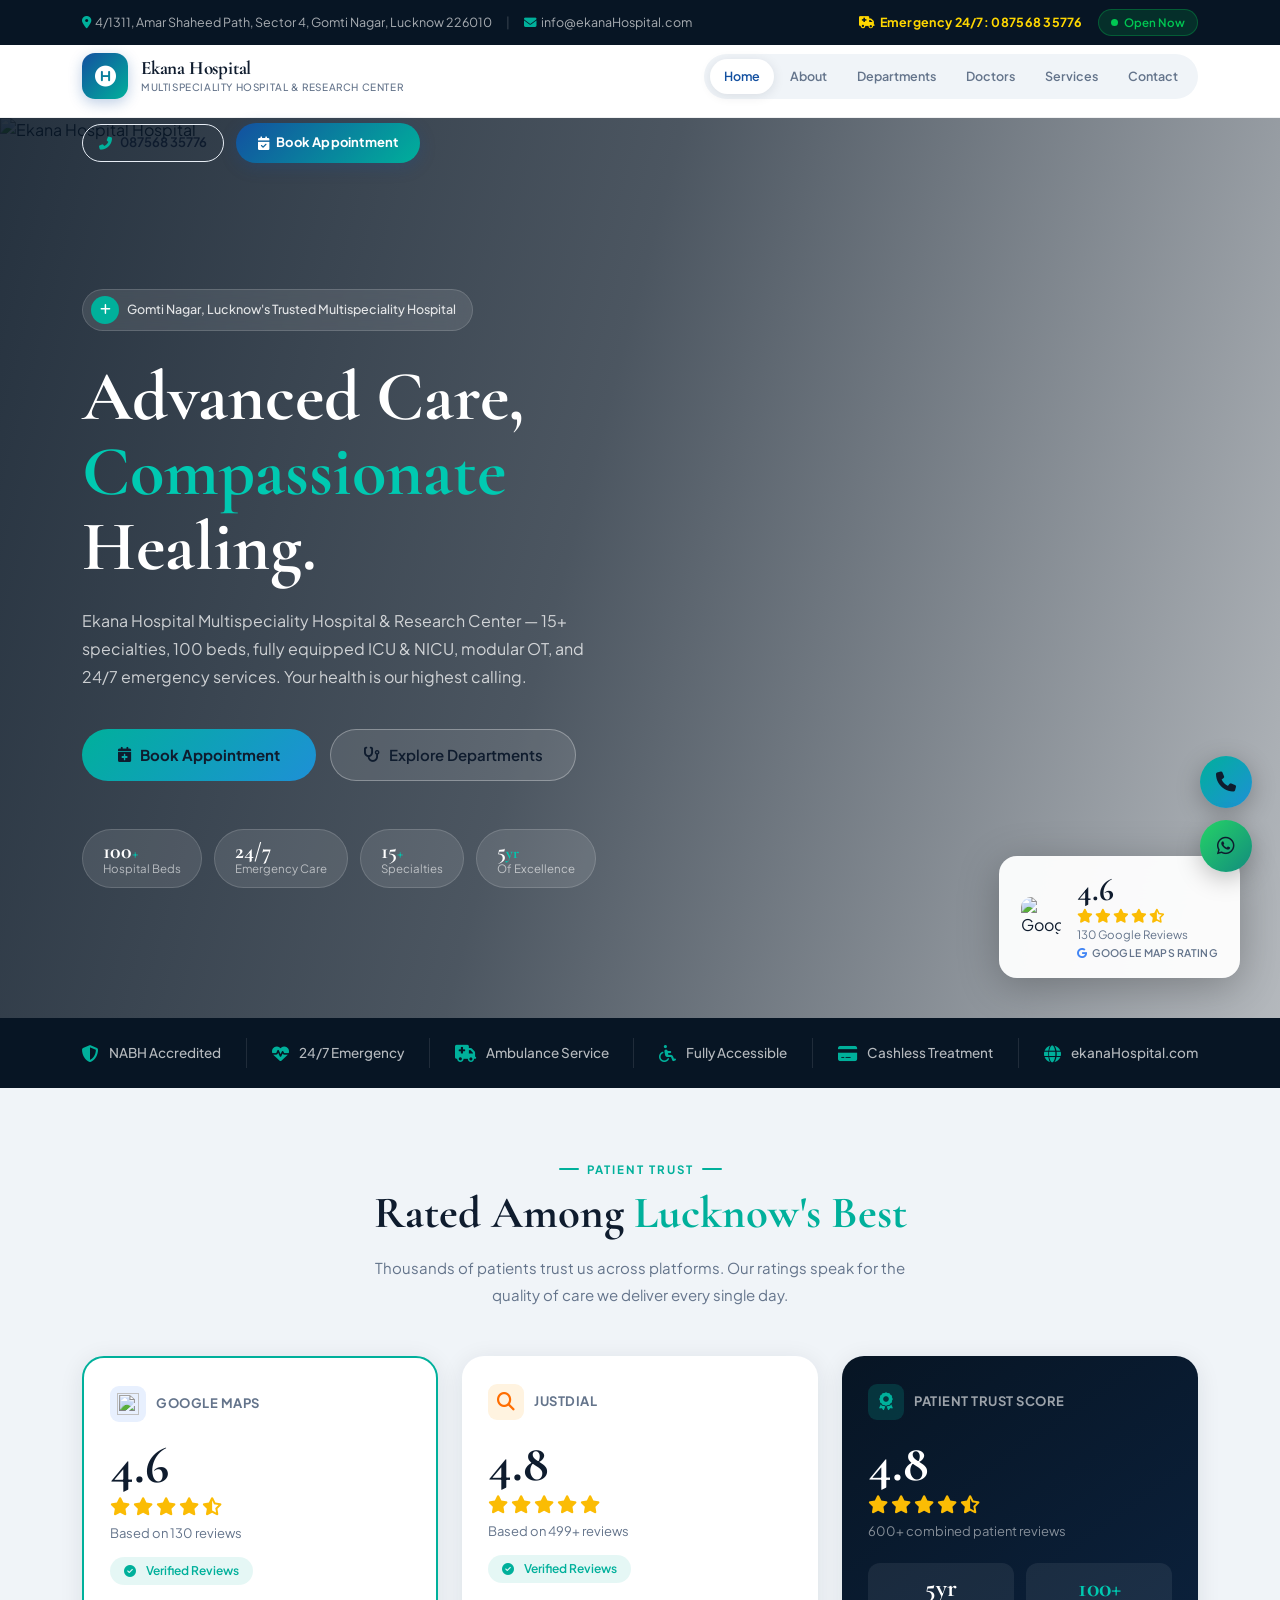
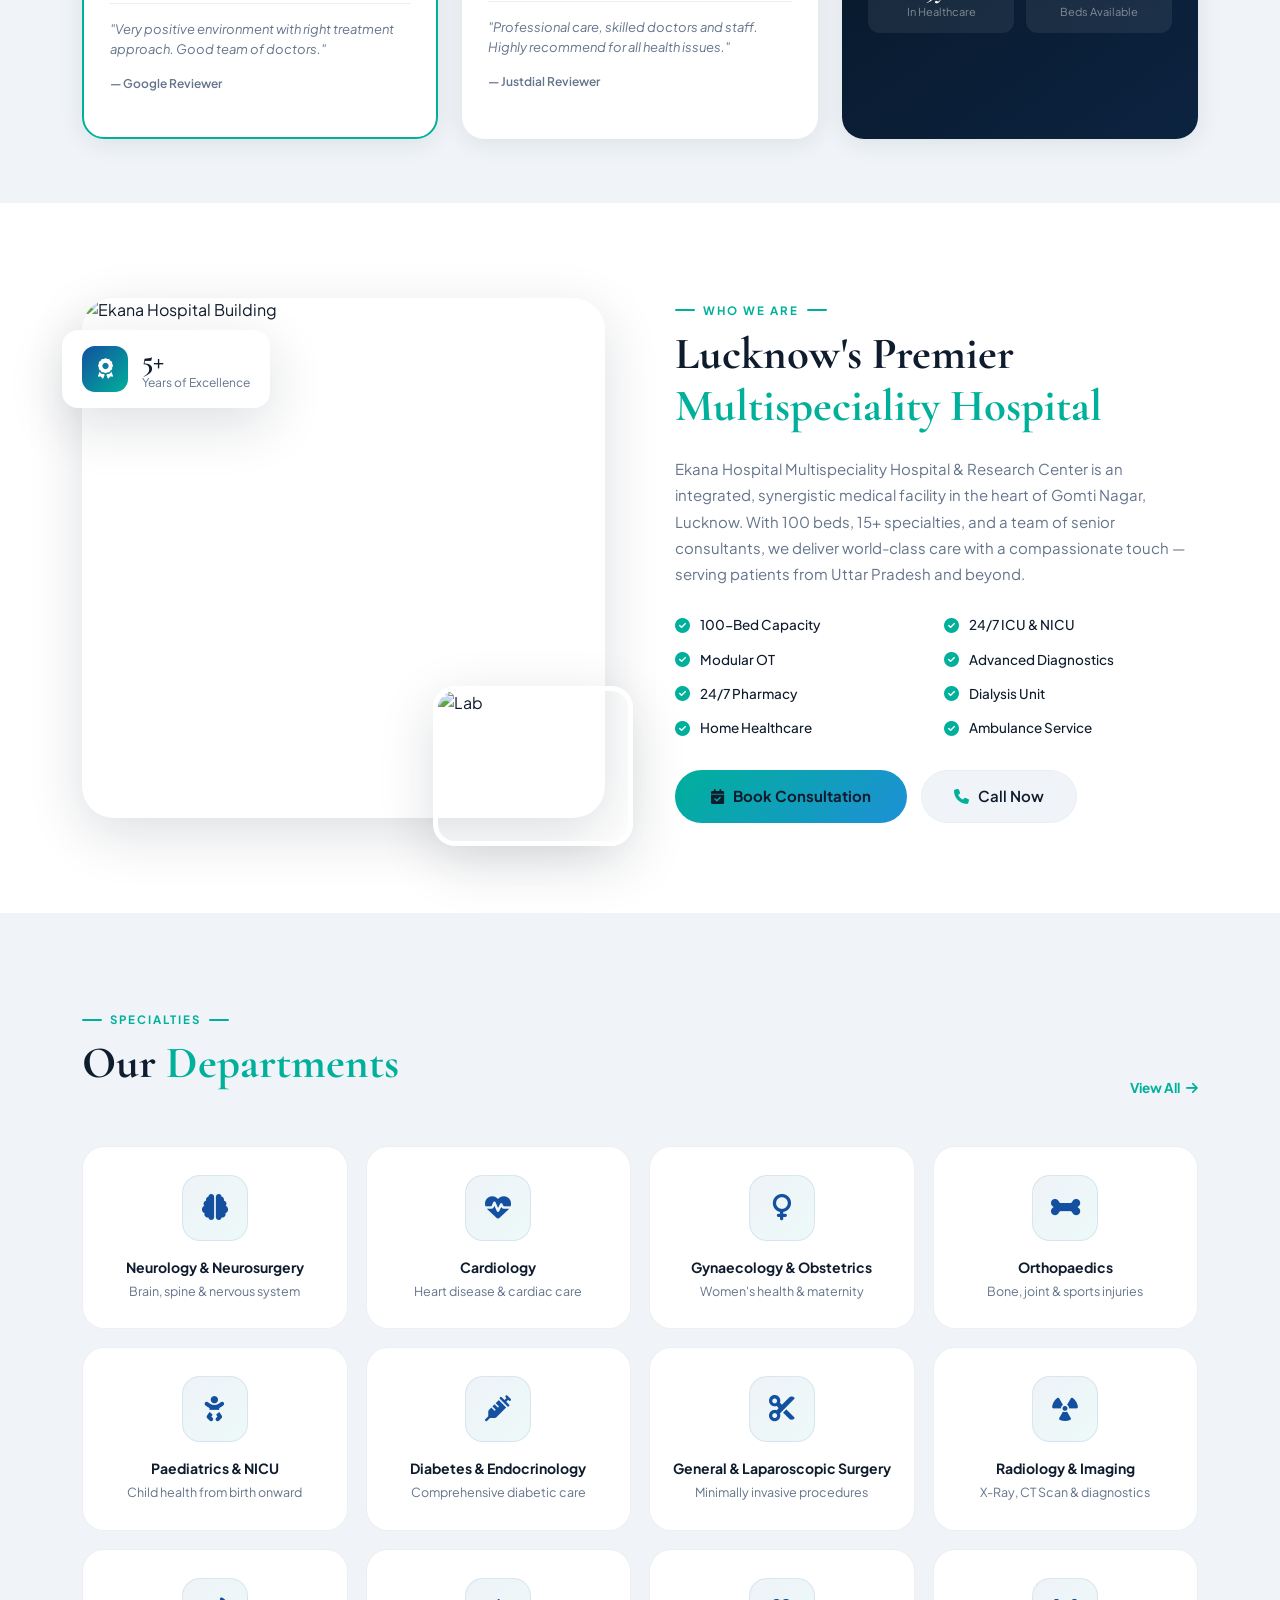
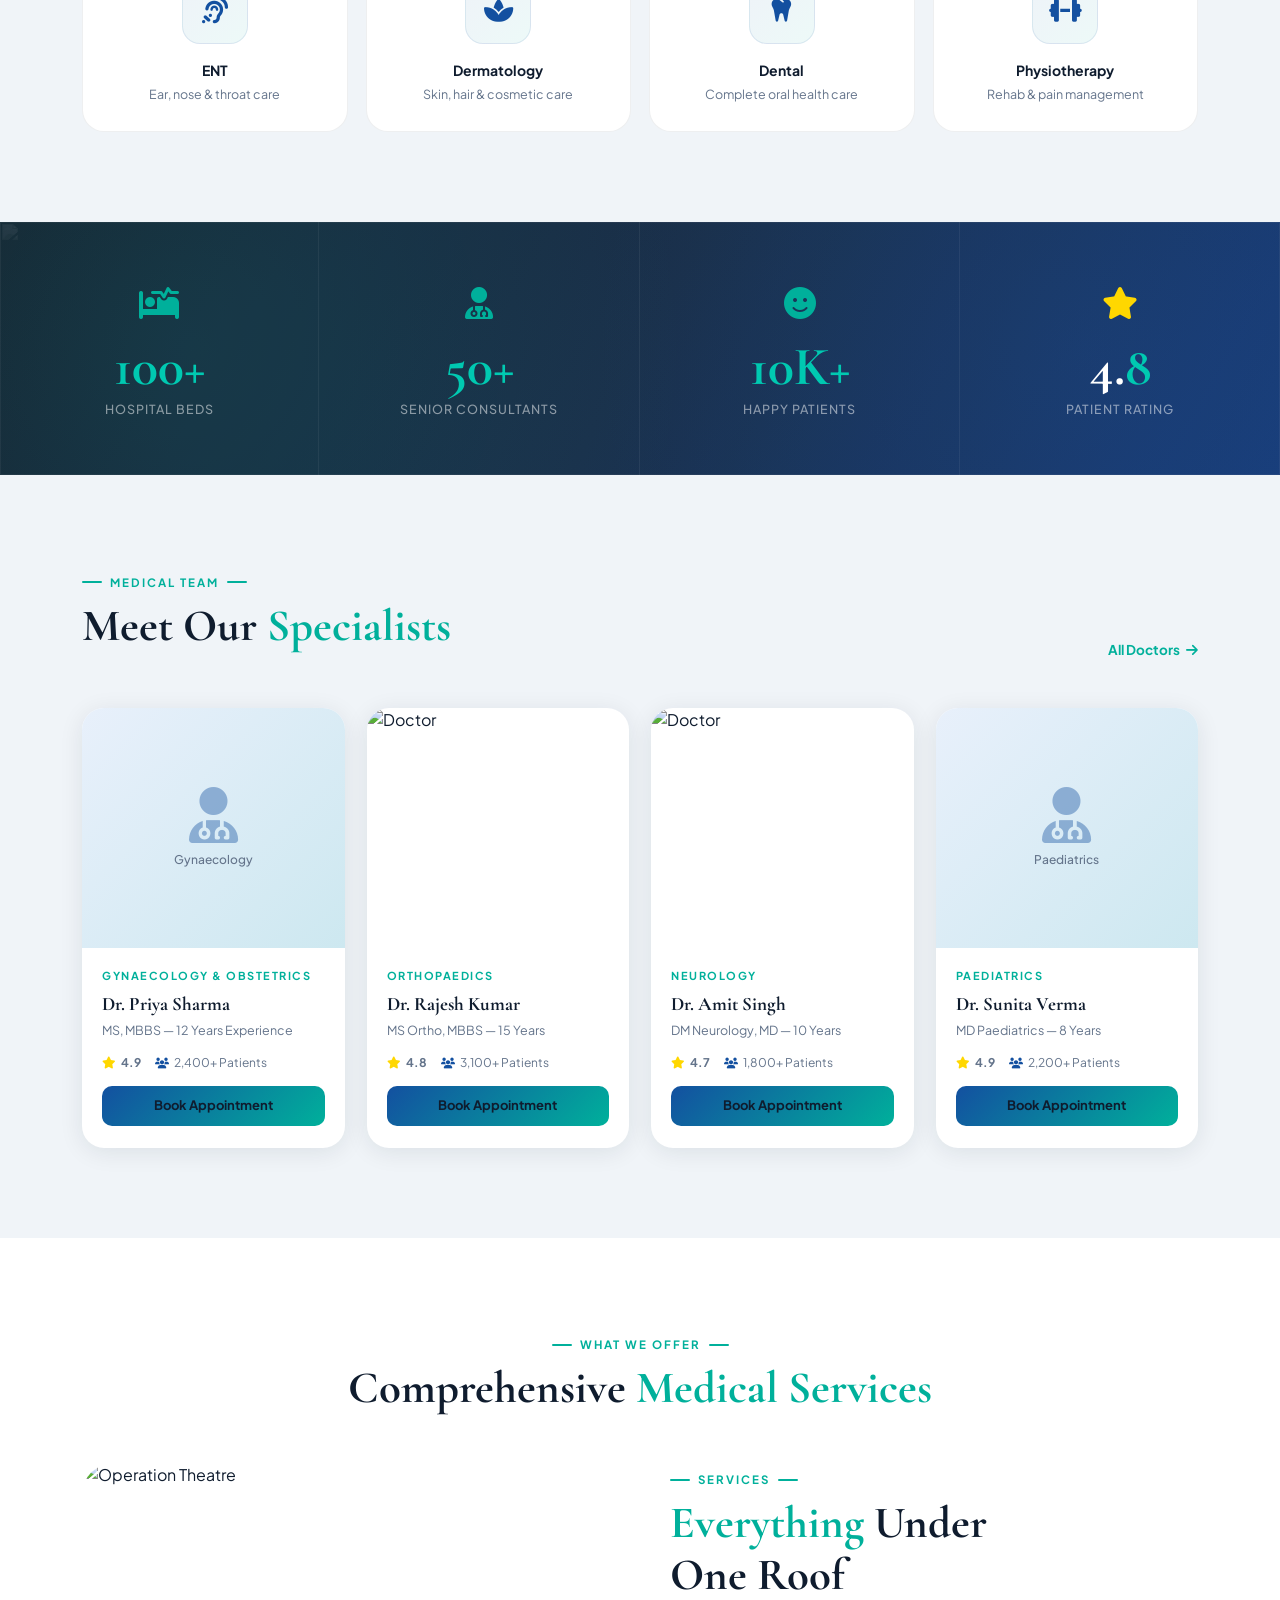
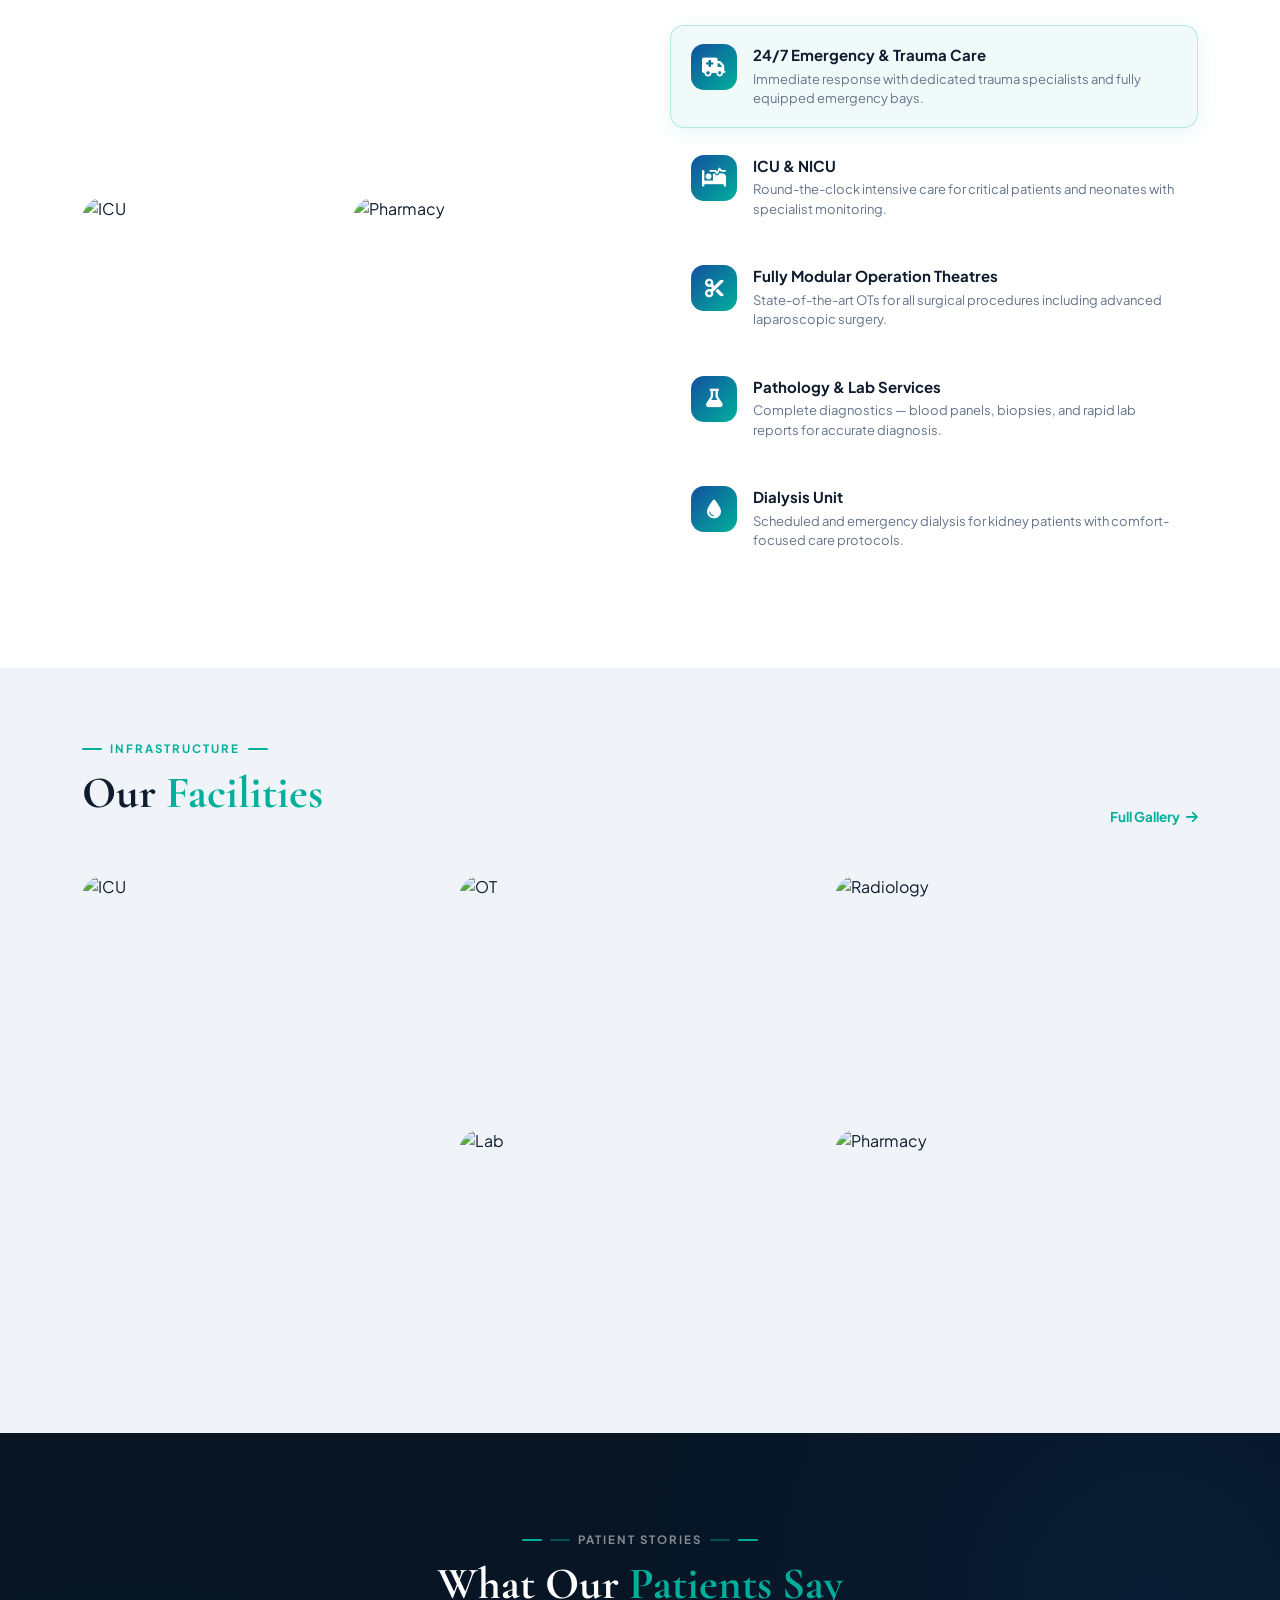
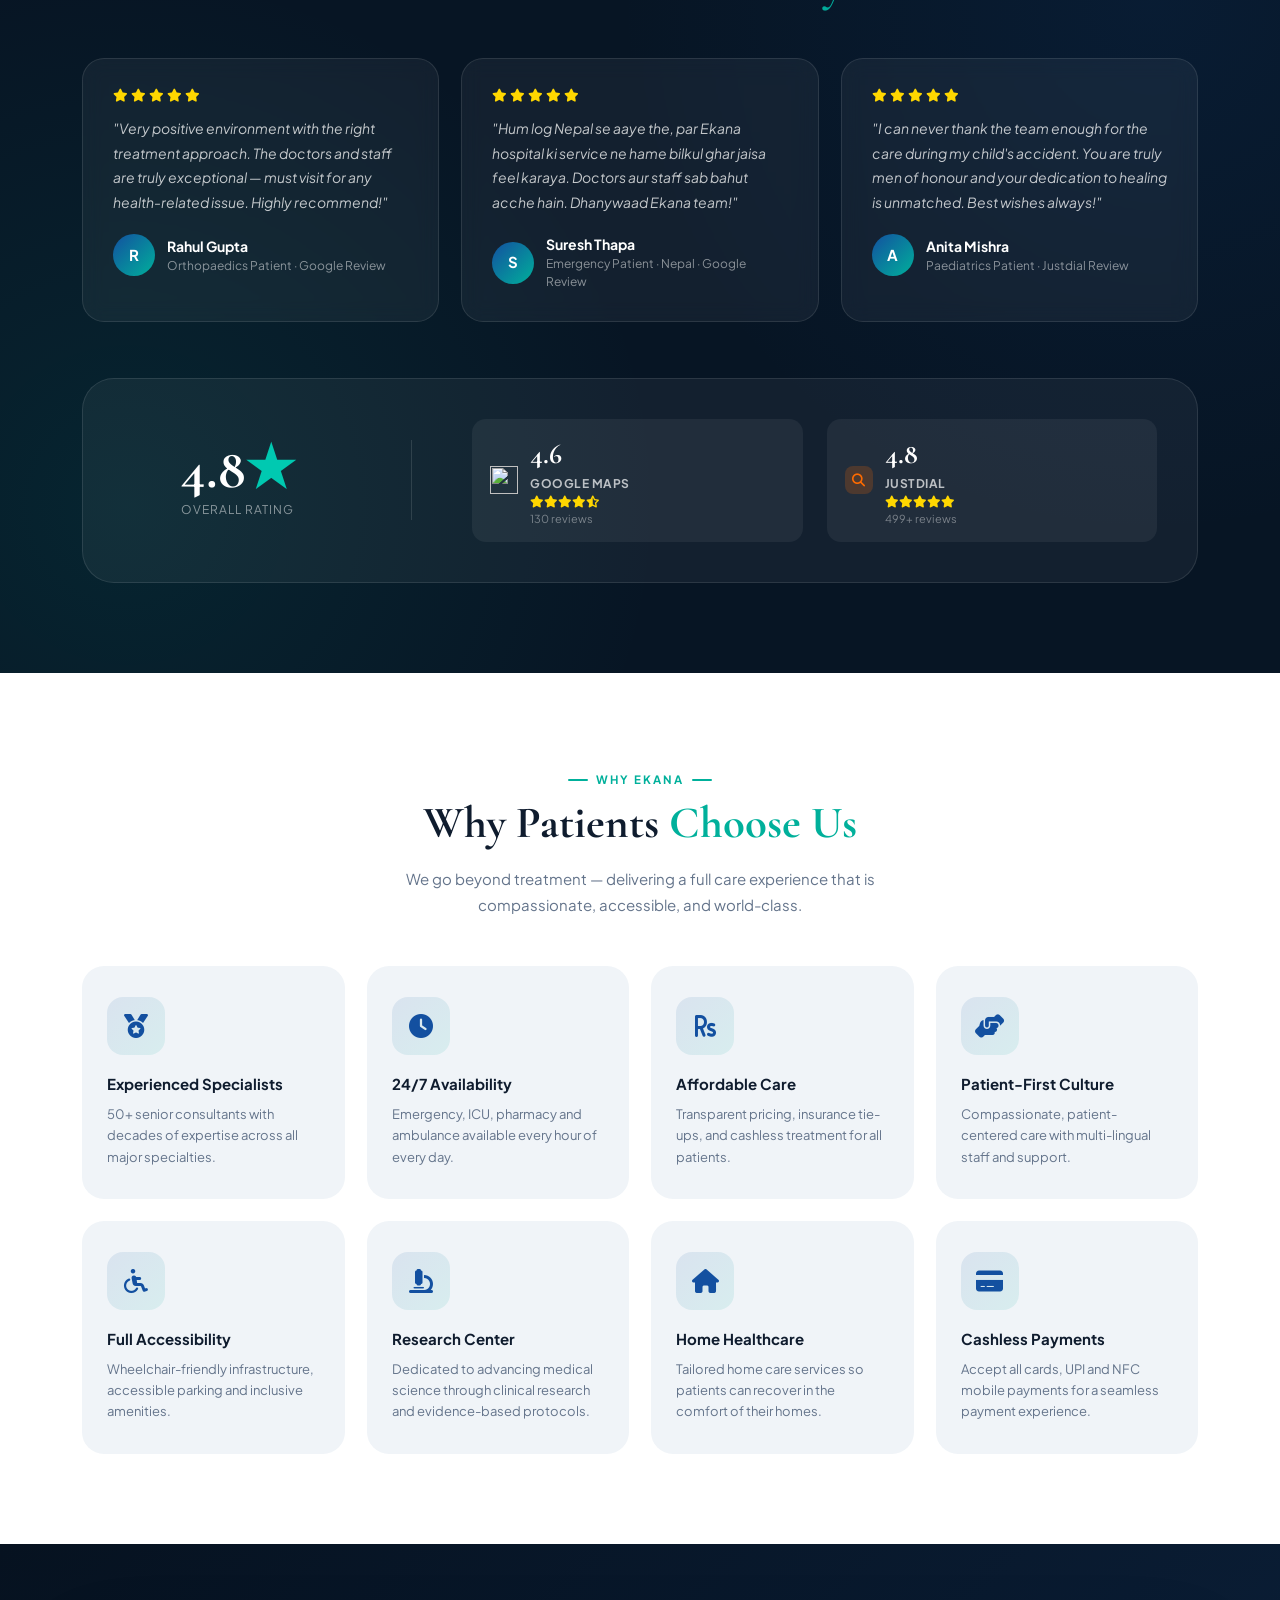
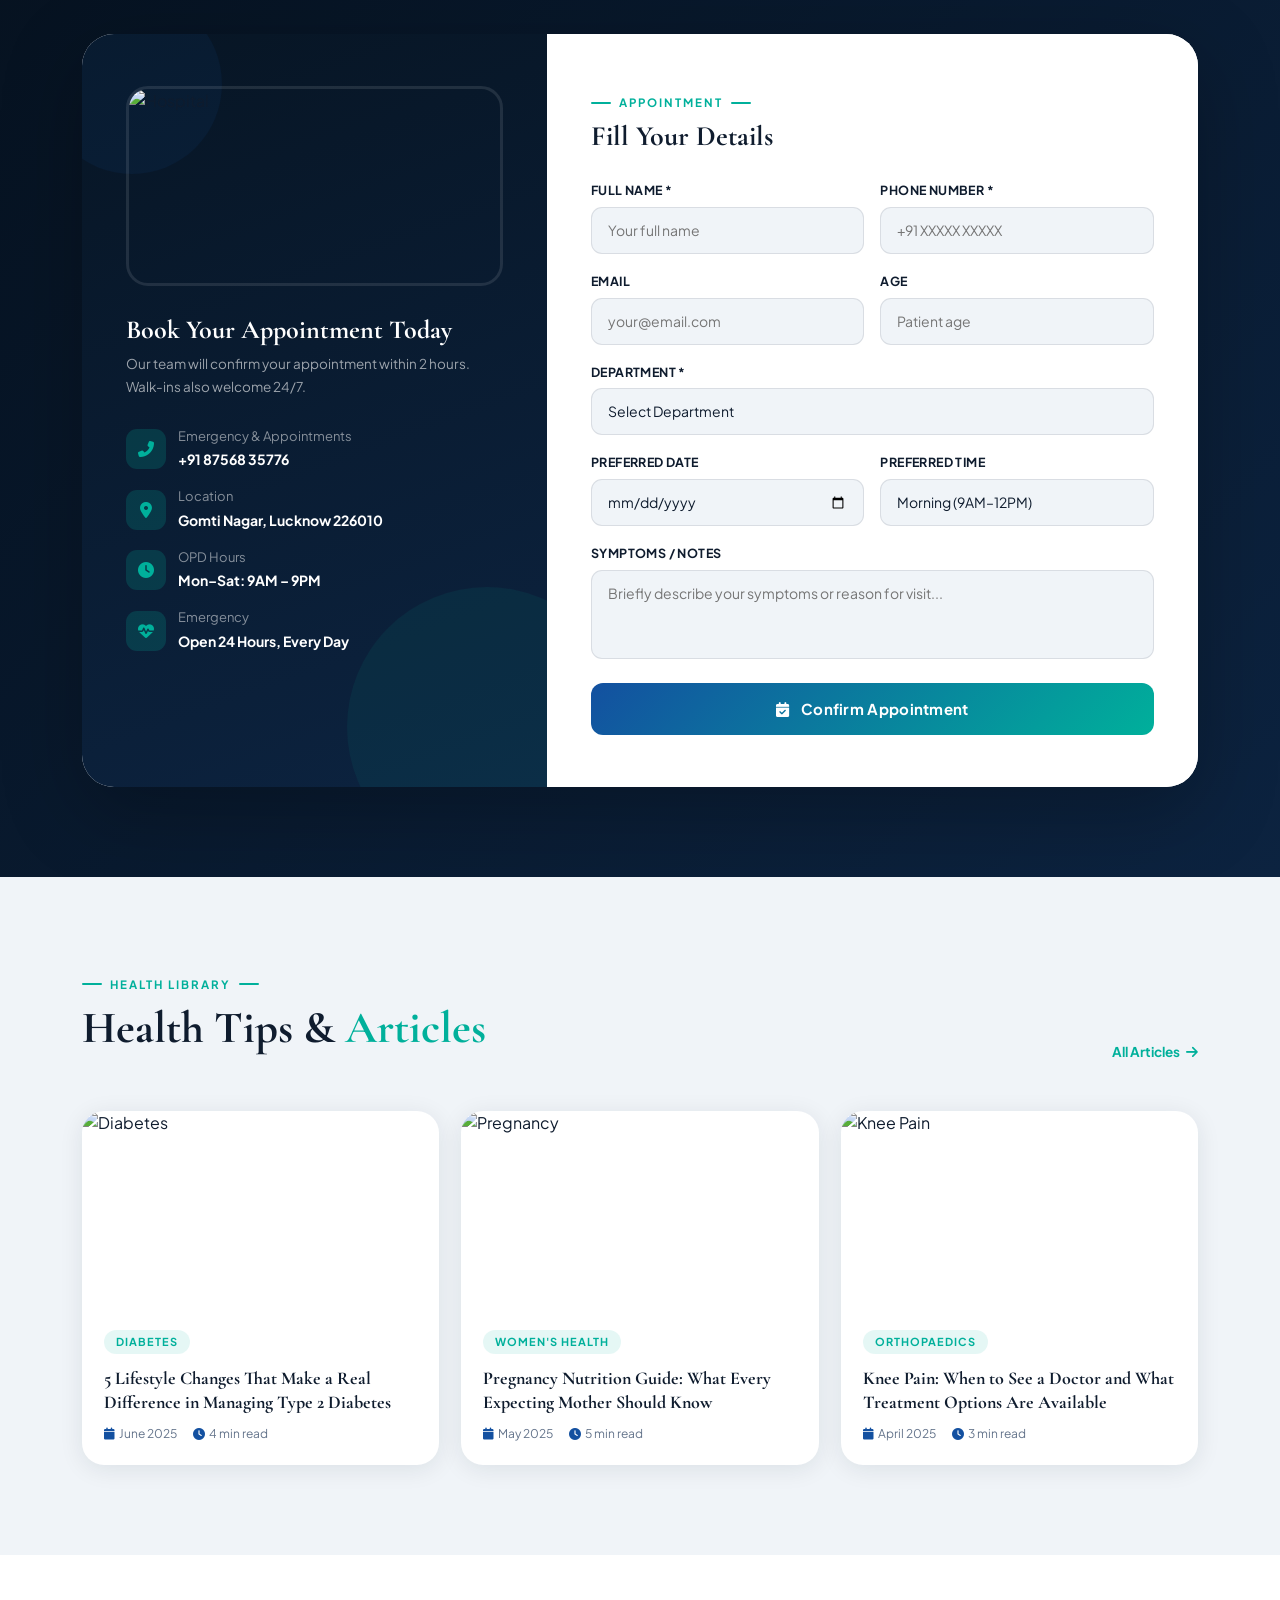
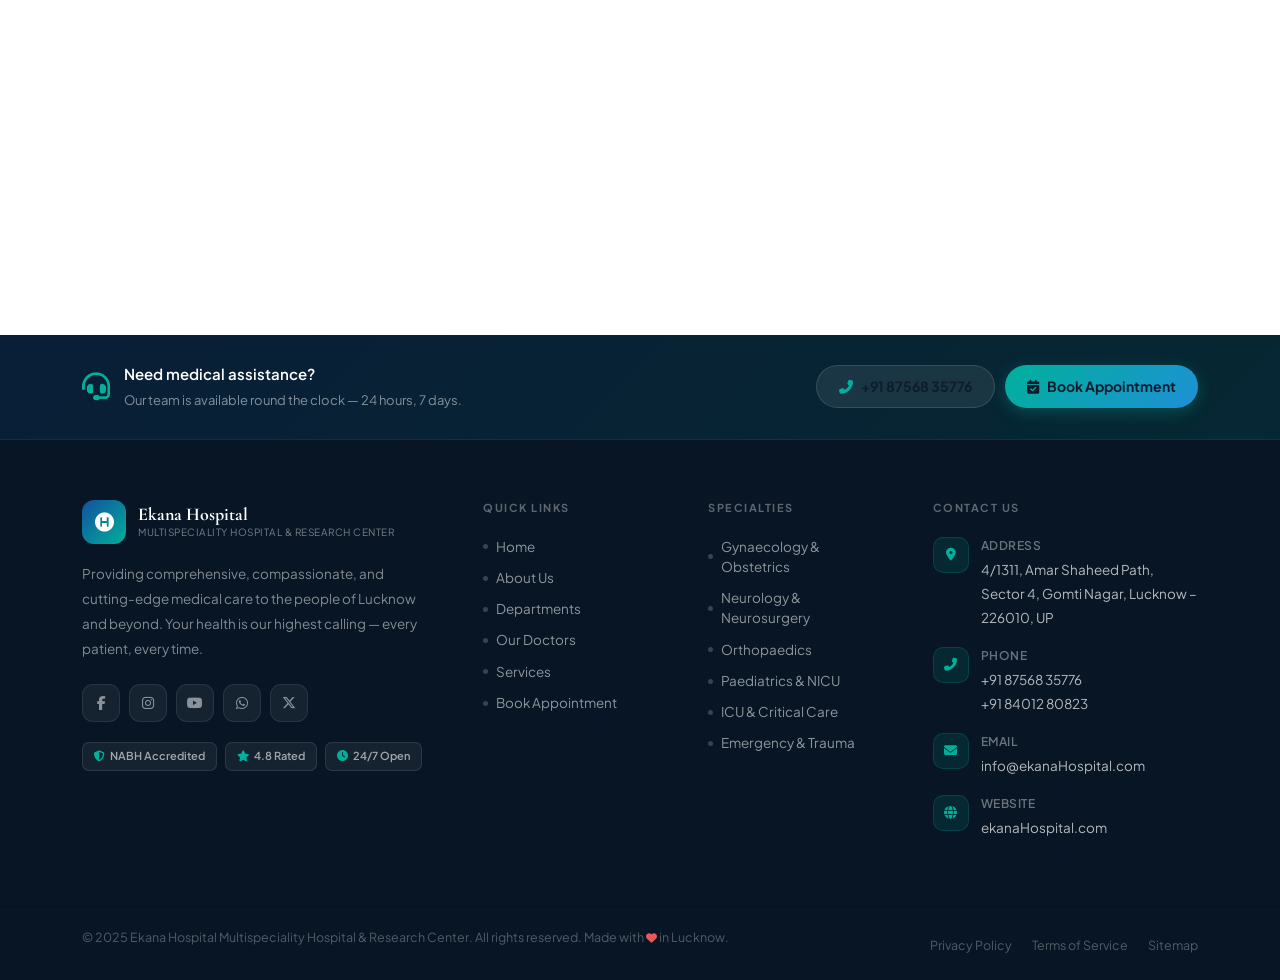
==== commit c436fda5: "asdfghjk" ====
--- a/index1.html
+++ b/index1.html
@@ -3,7 +3,7 @@
 <head>
 <meta charset="UTF-8"/>
 <meta name="viewport" content="width=device-width,initial-scale=1.0"/>
-<title>Ekana Medicare Multispeciality Hospital & Research Center — Lucknow</title>
+<title>Ekana Hospital Multispeciality Hospital & Research Center — Lucknow</title>
 <link rel="preconnect" href="https://fonts.googleapis.com"/>
 <link href="https://fonts.googleapis.com/css2?family=Cormorant+Garamond:wght@400;500;600;700&family=Plus+Jakarta+Sans:wght@300;400;500;600;700;800&display=swap" rel="stylesheet"/>
 <link href="https://cdnjs.cloudflare.com/ajax/libs/bootstrap/5.3.2/css/bootstrap.min.css" rel="stylesheet"/>
@@ -561,7 +561,7 @@
       <div class="d-flex align-items-center flex-wrap gap-0">
         <a href="#"><i class="fas fa-map-marker-alt me-1" style="color:var(--teal)"></i>4/1311, Amar Shaheed Path, Sector 4, Gomti Nagar, Lucknow 226010</a>
         <span class="tb-sep d-none d-md-inline">|</span>
-        <a href="mailto:info@ekanamedicare.com" class="d-none d-md-inline"><i class="fas fa-envelope me-1" style="color:var(--teal)"></i>info@ekanamedicare.com</a>
+        <a href="mailto:info@ekanaHospital.com" class="d-none d-md-inline"><i class="fas fa-envelope me-1" style="color:var(--teal)"></i>info@ekanaHospital.com</a>
       </div>
       <div class="d-flex align-items-center gap-3">
         <span class="emergency"><i class="fas fa-ambulance me-1"></i>Emergency 24/7: 087568 35776</span>
@@ -579,7 +579,7 @@
       <a href="#" class="nav-logo">
         <div class="logo-mark"><i class="fas fa-hospital-symbol"></i></div>
         <div class="logo-text">
-          <div class="n1">Ekana Medicare</div>
+          <div class="n1">Ekana Hospital</div>
           <div class="n2">Multispeciality Hospital & Research Center</div>
         </div>
       </a>
@@ -623,7 +623,7 @@
 <!-- ============================== HERO ============================== -->
 <section class="hero" id="home">
   <div class="hero-bg">
-    <img src="https://images.unsplash.com/photo-1586773860418-d37222d8fce3?w=1600&q=85&auto=format" alt="Ekana Medicare Hospital" loading="eager"/>
+    <img src="https://images.unsplash.com/photo-1586773860418-d37222d8fce3?w=1600&q=85&auto=format" alt="Ekana Hospital Hospital" loading="eager"/>
   </div>
   <div class="container" style="width:100%">
     <div class="hero-content">
@@ -632,7 +632,7 @@
         <span>Gomti Nagar, Lucknow's Trusted Multispeciality Hospital</span>
       </div>
       <h1>Advanced Care,<br><em>Compassionate</em><br>Healing.</h1>
-      <p>Ekana Medicare Multispeciality Hospital & Research Center — 15+ specialties, 100 beds, fully equipped ICU & NICU, modular OT, and 24/7 emergency services. Your health is our highest calling.</p>
+      <p>Ekana Hospital Multispeciality Hospital & Research Center — 15+ specialties, 100 beds, fully equipped ICU & NICU, modular OT, and 24/7 emergency services. Your health is our highest calling.</p>
       <div class="hero-actions">
         <a href="#appt" class="btn-primary"><i class="fas fa-calendar-plus"></i> Book Appointment</a>
         <a href="#departments" class="btn-ghost"><i class="fas fa-stethoscope"></i> Explore Departments</a>
@@ -675,7 +675,7 @@
       <div class="trust-div"></div>
       <div class="trust-item"><i class="fas fa-credit-card"></i><span>Cashless Treatment</span></div>
       <div class="trust-div"></div>
-      <div class="trust-item"><i class="fas fa-globe"></i><span>ekanamedicare.com</span></div>
+      <div class="trust-item"><i class="fas fa-globe"></i><span>ekanaHospital.com</span></div>
     </div>
   </div>
 </div>
@@ -764,7 +764,7 @@
       <div class="reveal-r">
         <div class="sec-label">Who We Are</div>
         <h2 class="sec-h mb-4">Lucknow's Premier<br><em>Multispeciality Hospital</em></h2>
-        <p class="sec-sub mb-4">Ekana Medicare Multispeciality Hospital & Research Center is an integrated, synergistic medical facility in the heart of Gomti Nagar, Lucknow. With 100 beds, 15+ specialties, and a team of senior consultants, we deliver world-class care with a compassionate touch — serving patients from Uttar Pradesh and beyond.</p>
+        <p class="sec-sub mb-4">Ekana Hospital Multispeciality Hospital & Research Center is an integrated, synergistic medical facility in the heart of Gomti Nagar, Lucknow. With 100 beds, 15+ specialties, and a team of senior consultants, we deliver world-class care with a compassionate touch — serving patients from Uttar Pradesh and beyond.</p>
         <div class="about-checks">
           <div class="check-item"><i class="fas fa-check-circle"></i>100-Bed Capacity</div>
           <div class="check-item"><i class="fas fa-check-circle"></i>24/7 ICU & NICU</div>
@@ -1162,7 +1162,7 @@
           <div class="footer-brand-logo">
             <div class="foot-logo-mark"><i class="fas fa-hospital-symbol"></i></div>
             <div>
-              <div class="foot-brand-name">Ekana Medicare</div>
+              <div class="foot-brand-name">Ekana Hospital</div>
               <div class="foot-brand-sub">Multispeciality Hospital & Research Center</div>
             </div>
           </div>
@@ -1228,14 +1228,14 @@
             <div class="fc-icon"><i class="fas fa-envelope"></i></div>
             <div class="fc-text">
               <strong>Email</strong>
-              <span>info@ekanamedicare.com</span>
+              <span>info@ekanaHospital.com</span>
             </div>
           </div>
           <div class="foot-contact-row">
             <div class="fc-icon"><i class="fas fa-globe"></i></div>
             <div class="fc-text">
               <strong>Website</strong>
-              <span>ekanamedicare.com</span>
+              <span>ekanaHospital.com</span>
             </div>
           </div>
         </div>
@@ -1247,7 +1247,7 @@
   <hr class="foot-divider" style="margin-top:52px">
   <div class="container">
     <div class="foot-bottom">
-      <p>© 2025 Ekana Medicare Multispeciality Hospital & Research Center. All rights reserved. Made with <i class="fas fa-heart heart"></i> in Lucknow.</p>
+      <p>© 2025 Ekana Hospital Multispeciality Hospital & Research Center. All rights reserved. Made with <i class="fas fa-heart heart"></i> in Lucknow.</p>
       <div class="foot-bottom-links">
         <a href="#">Privacy Policy</a>
         <a href="#">Terms of Service</a>
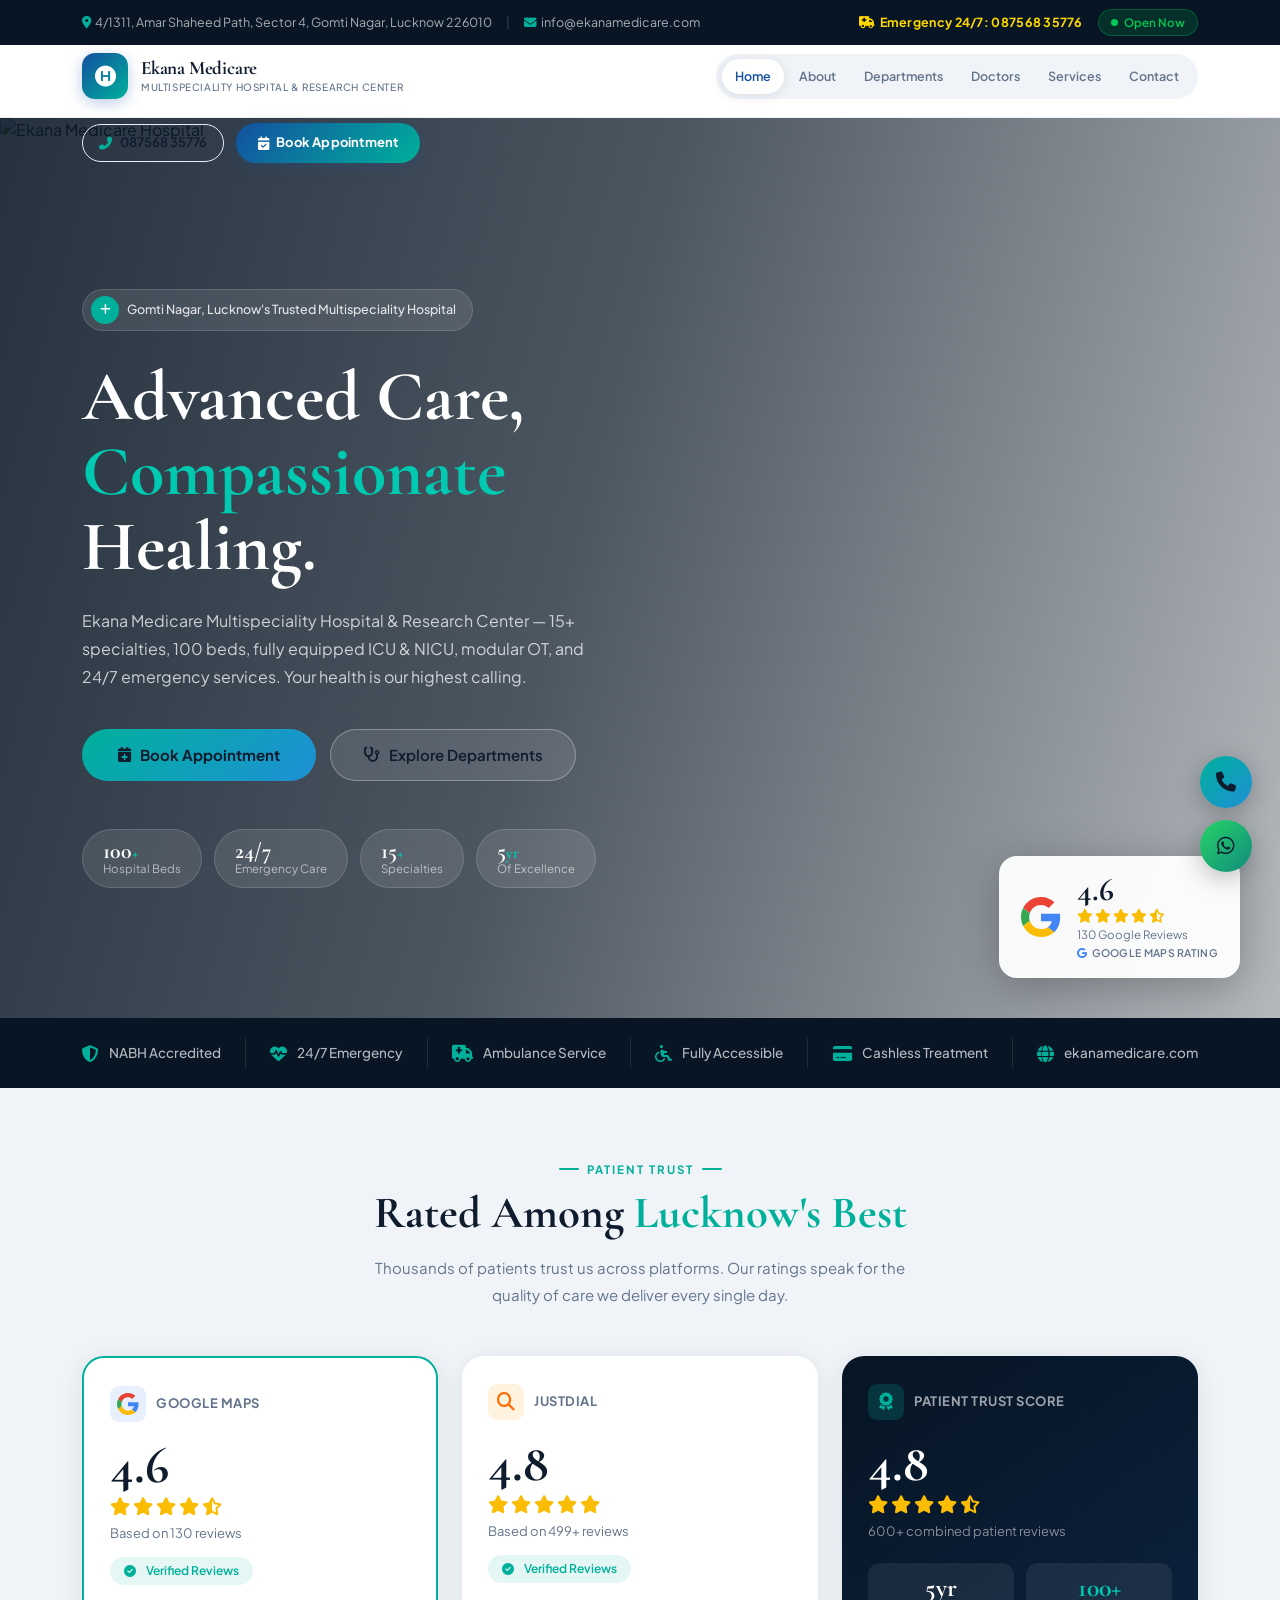
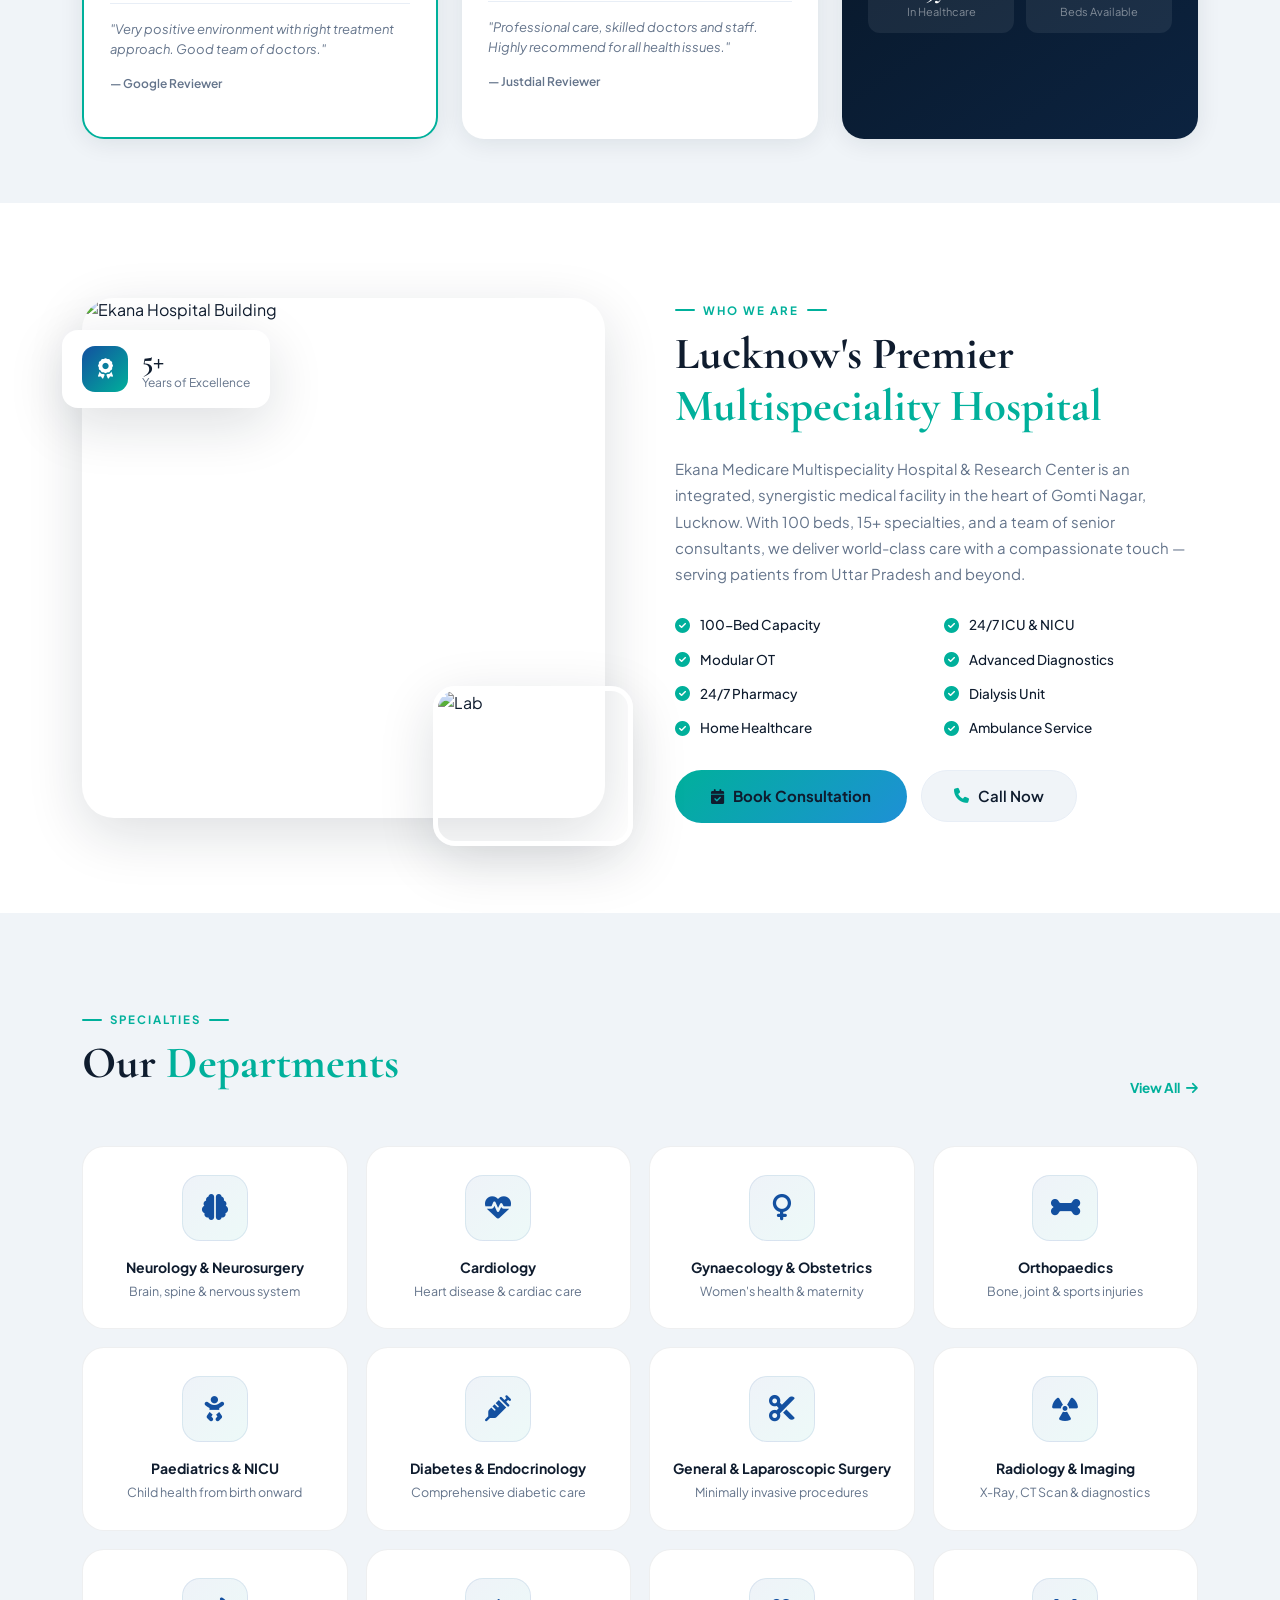
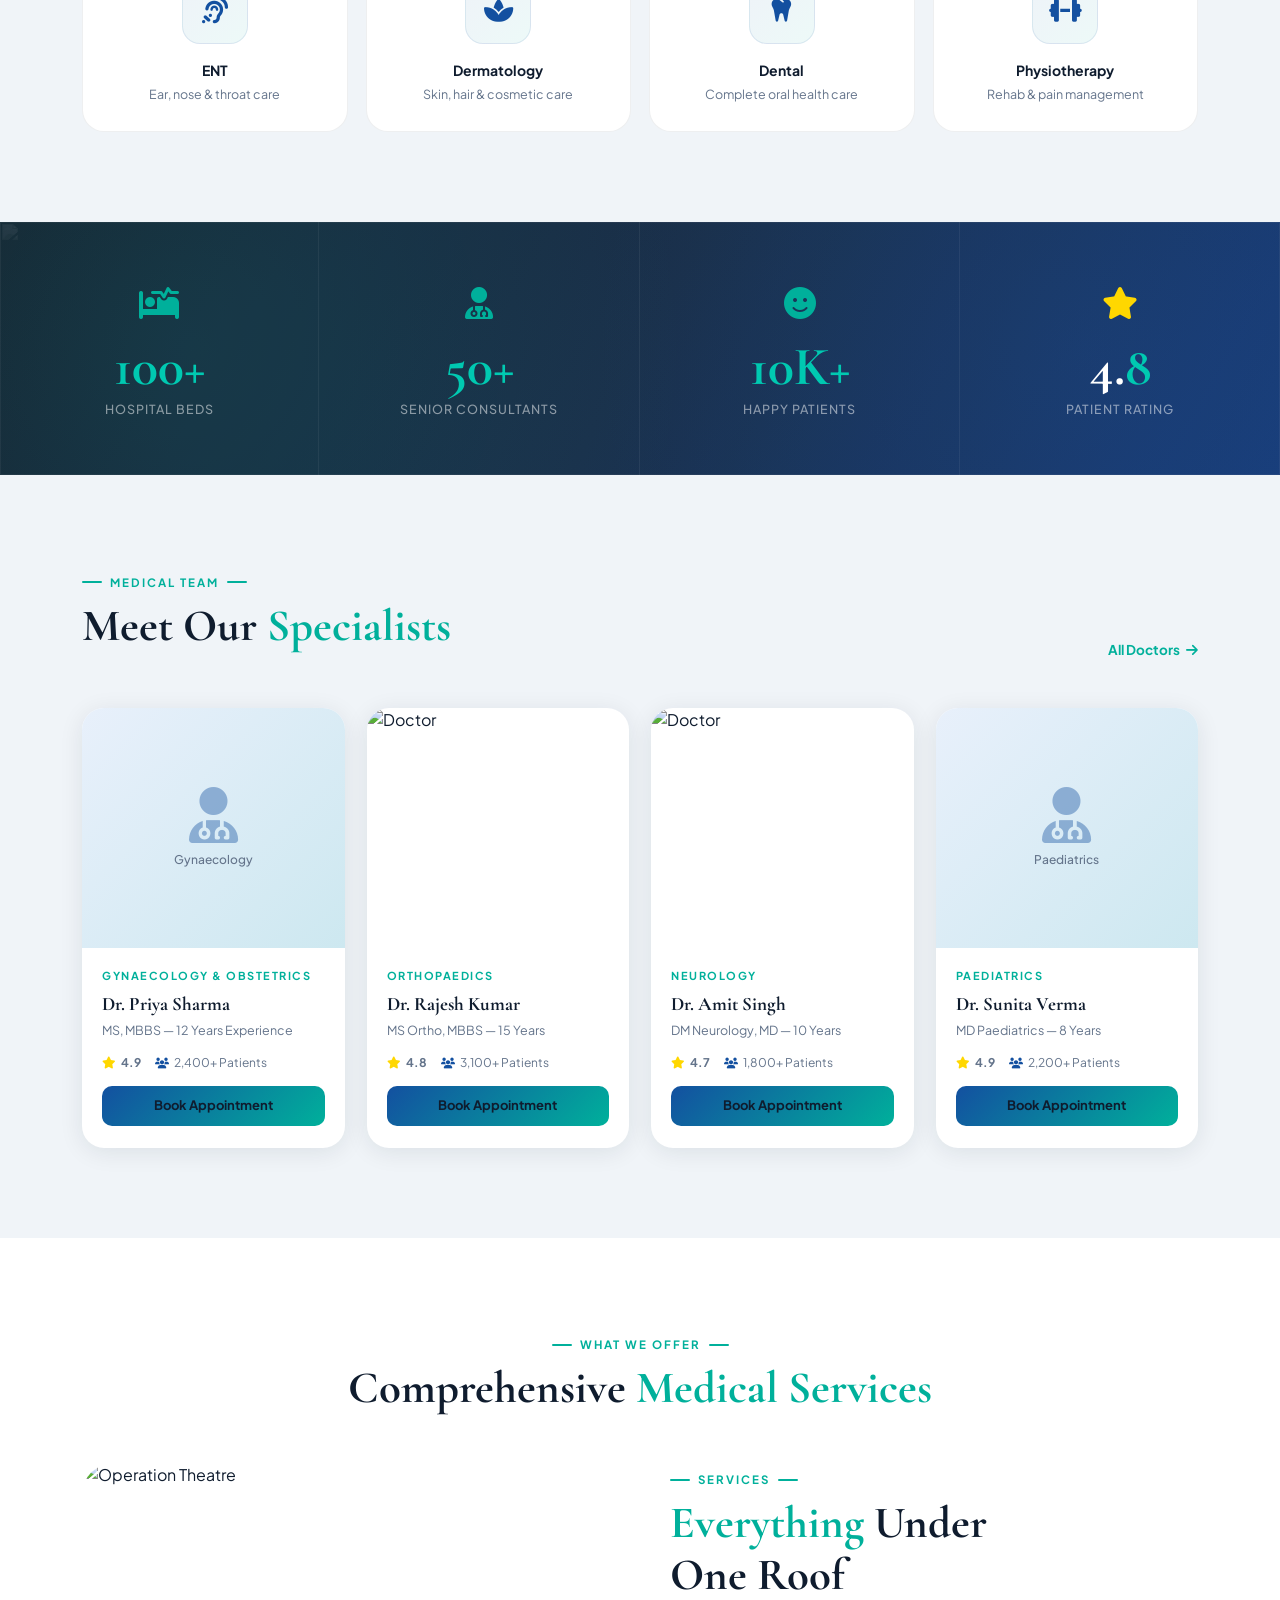
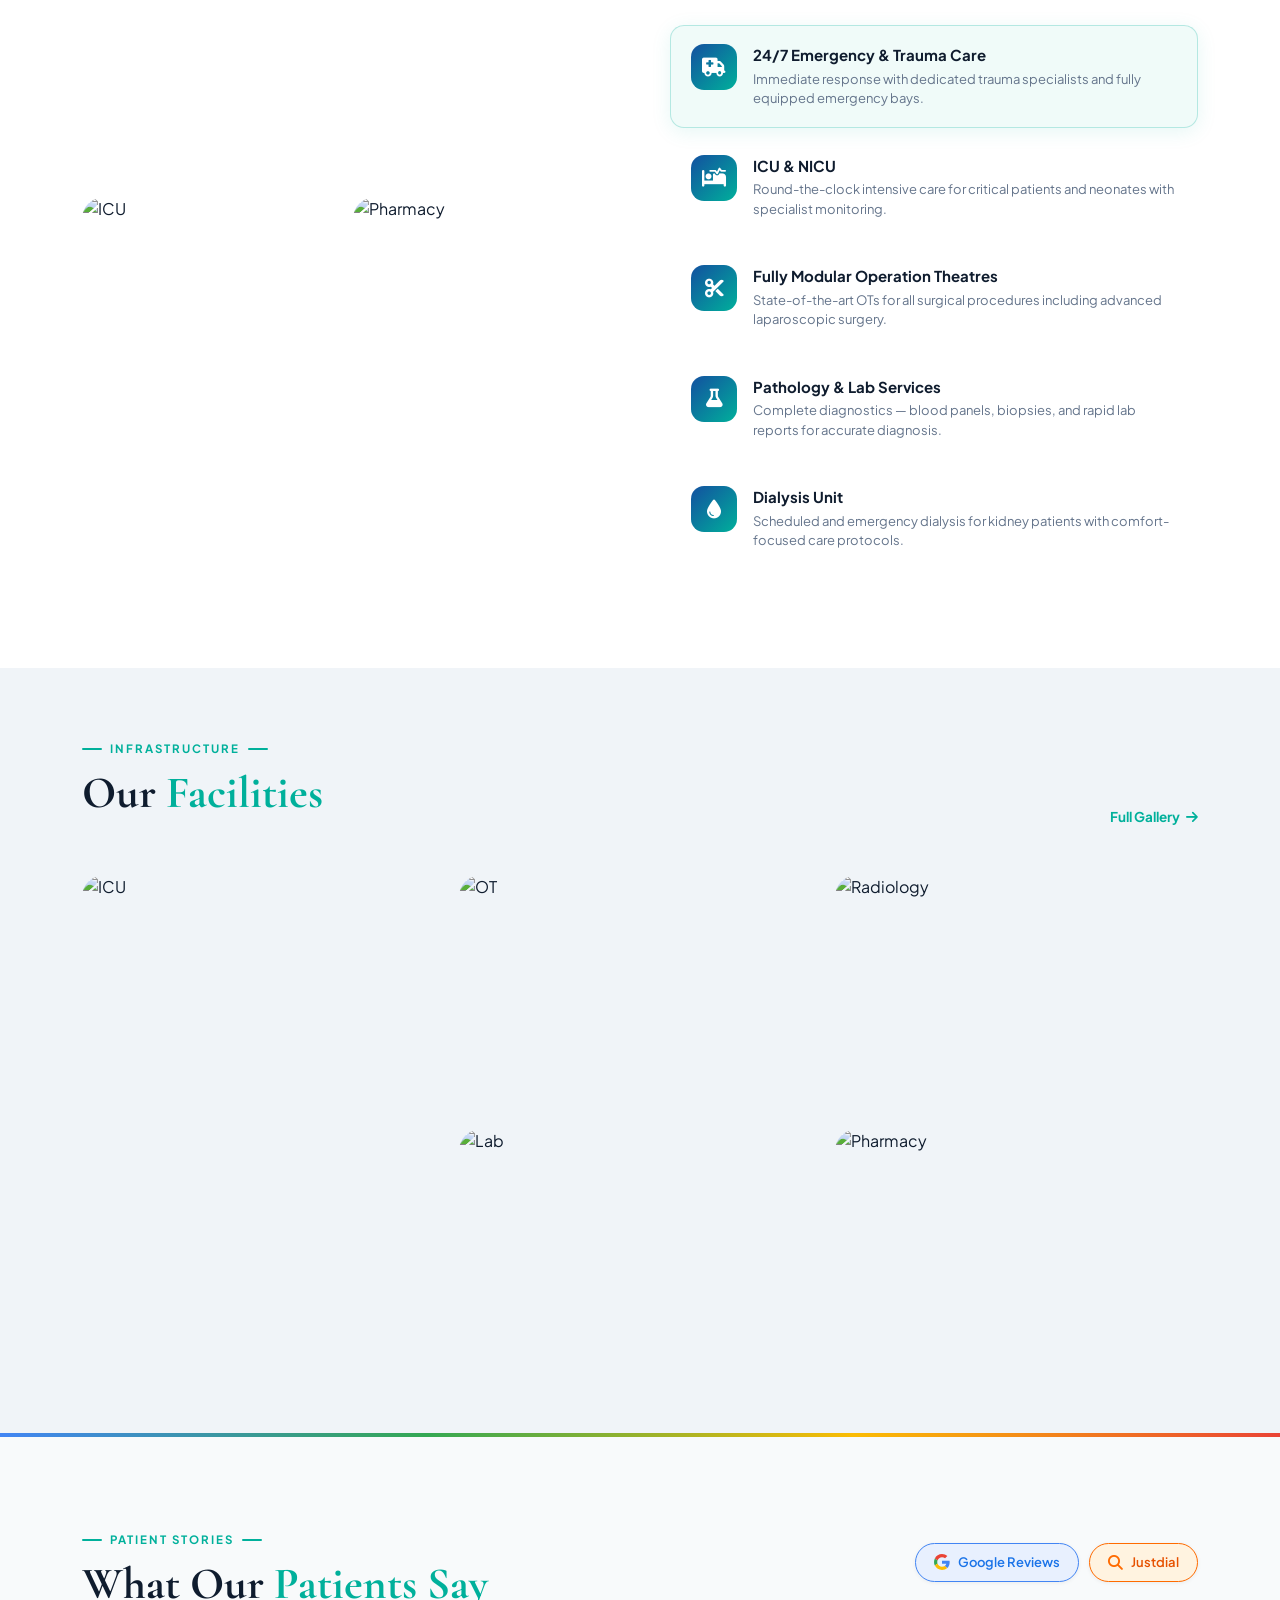
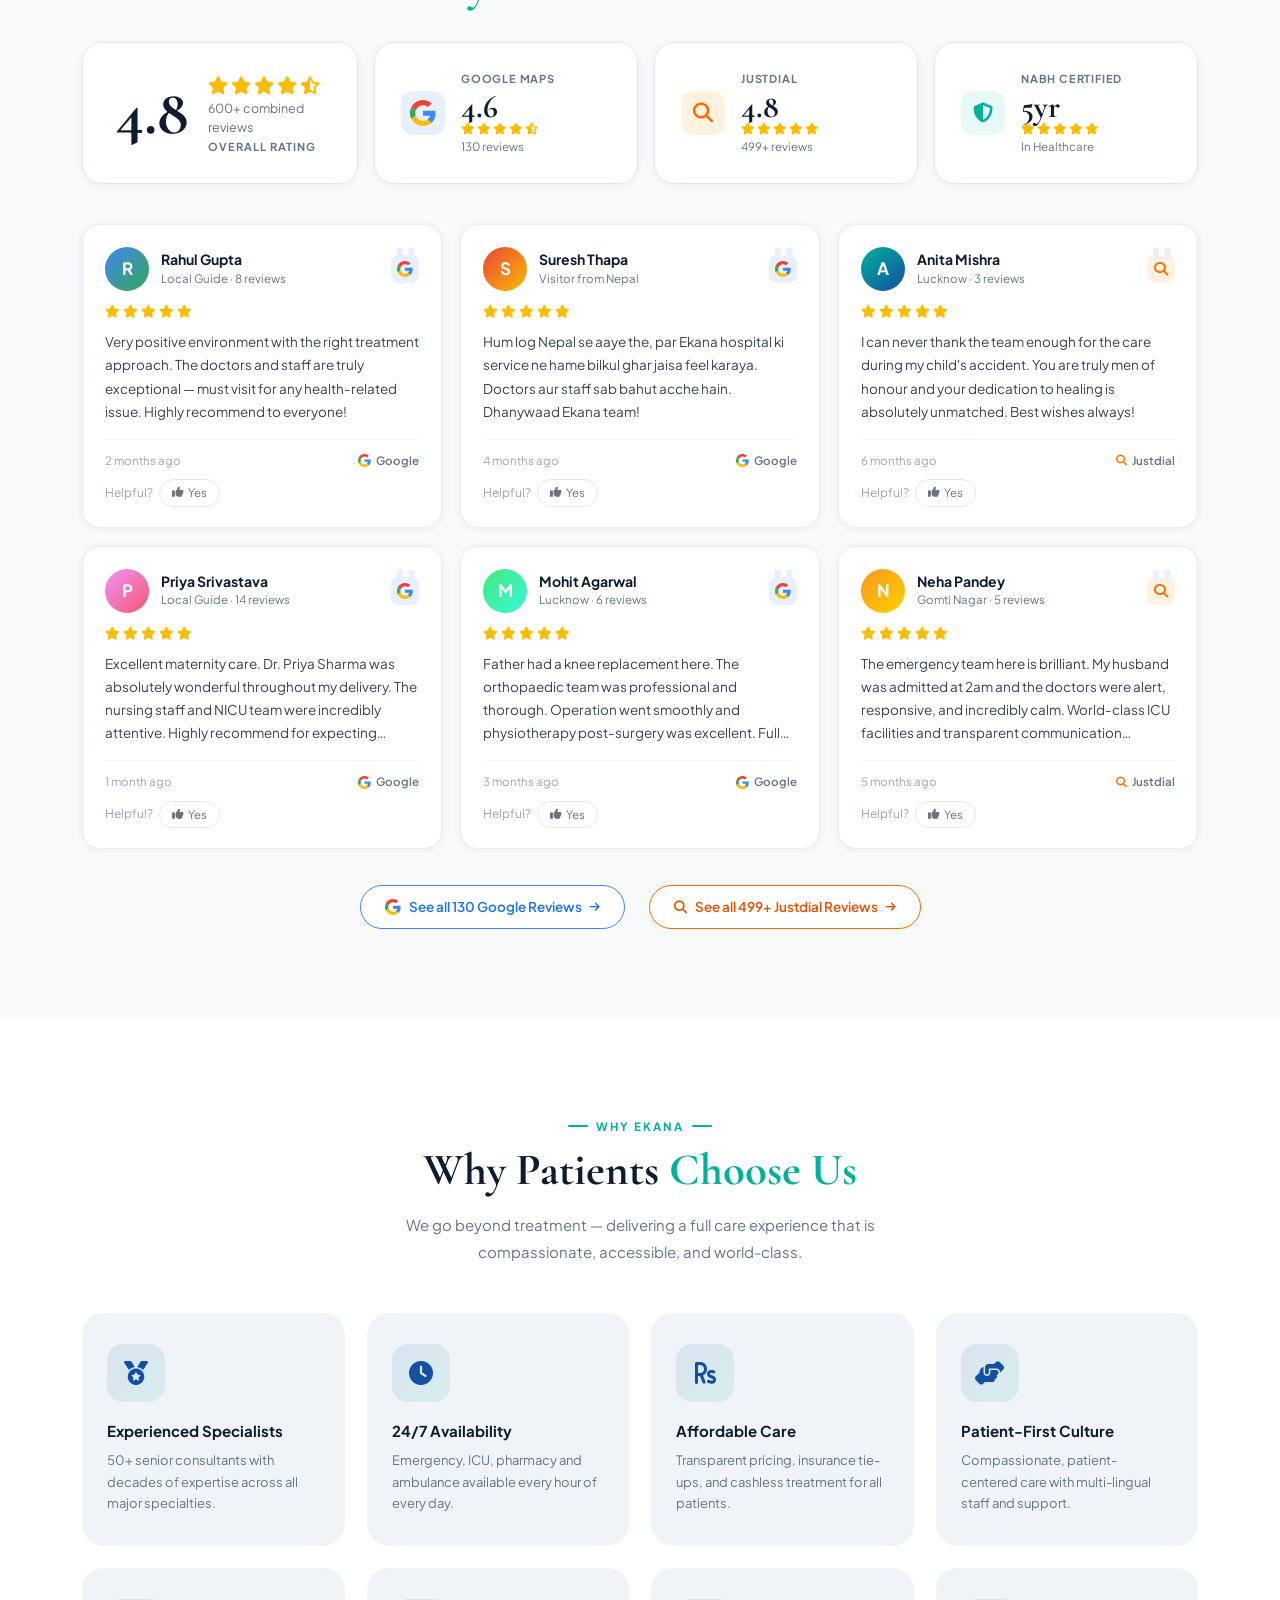
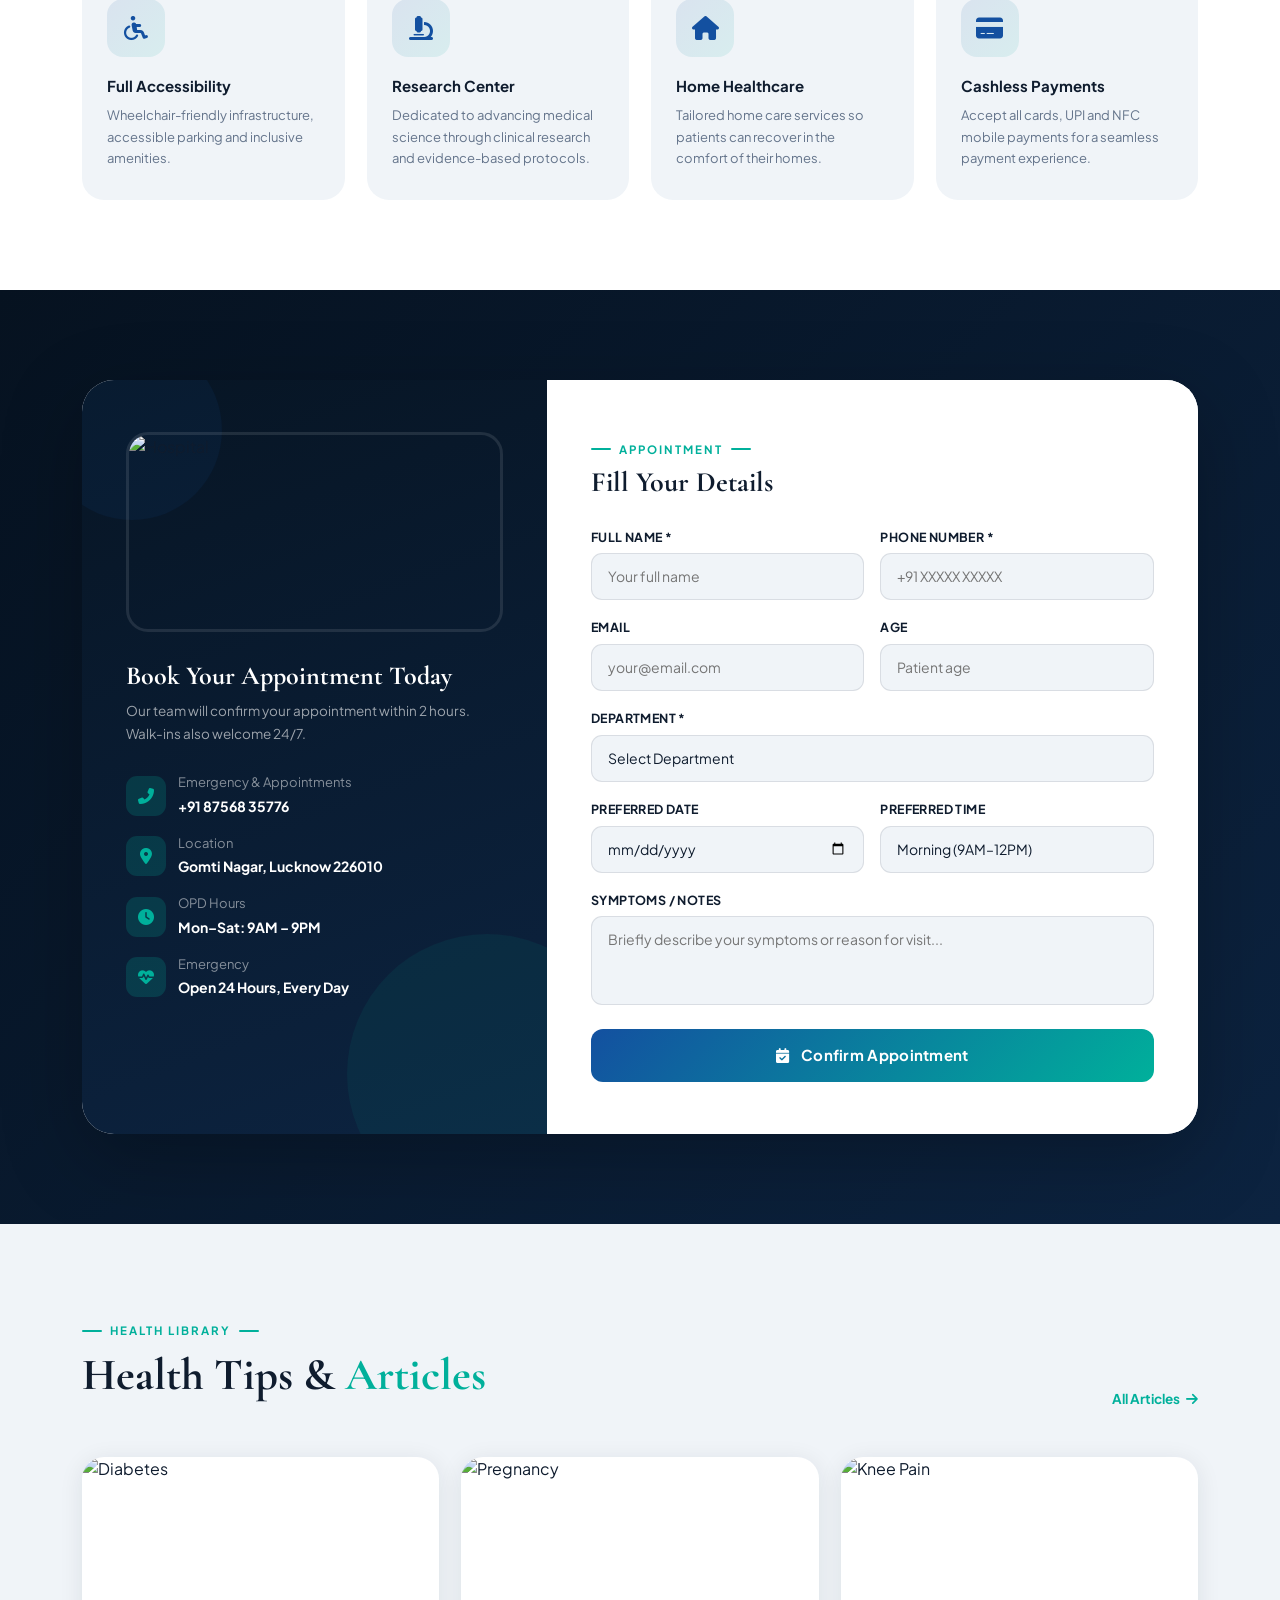
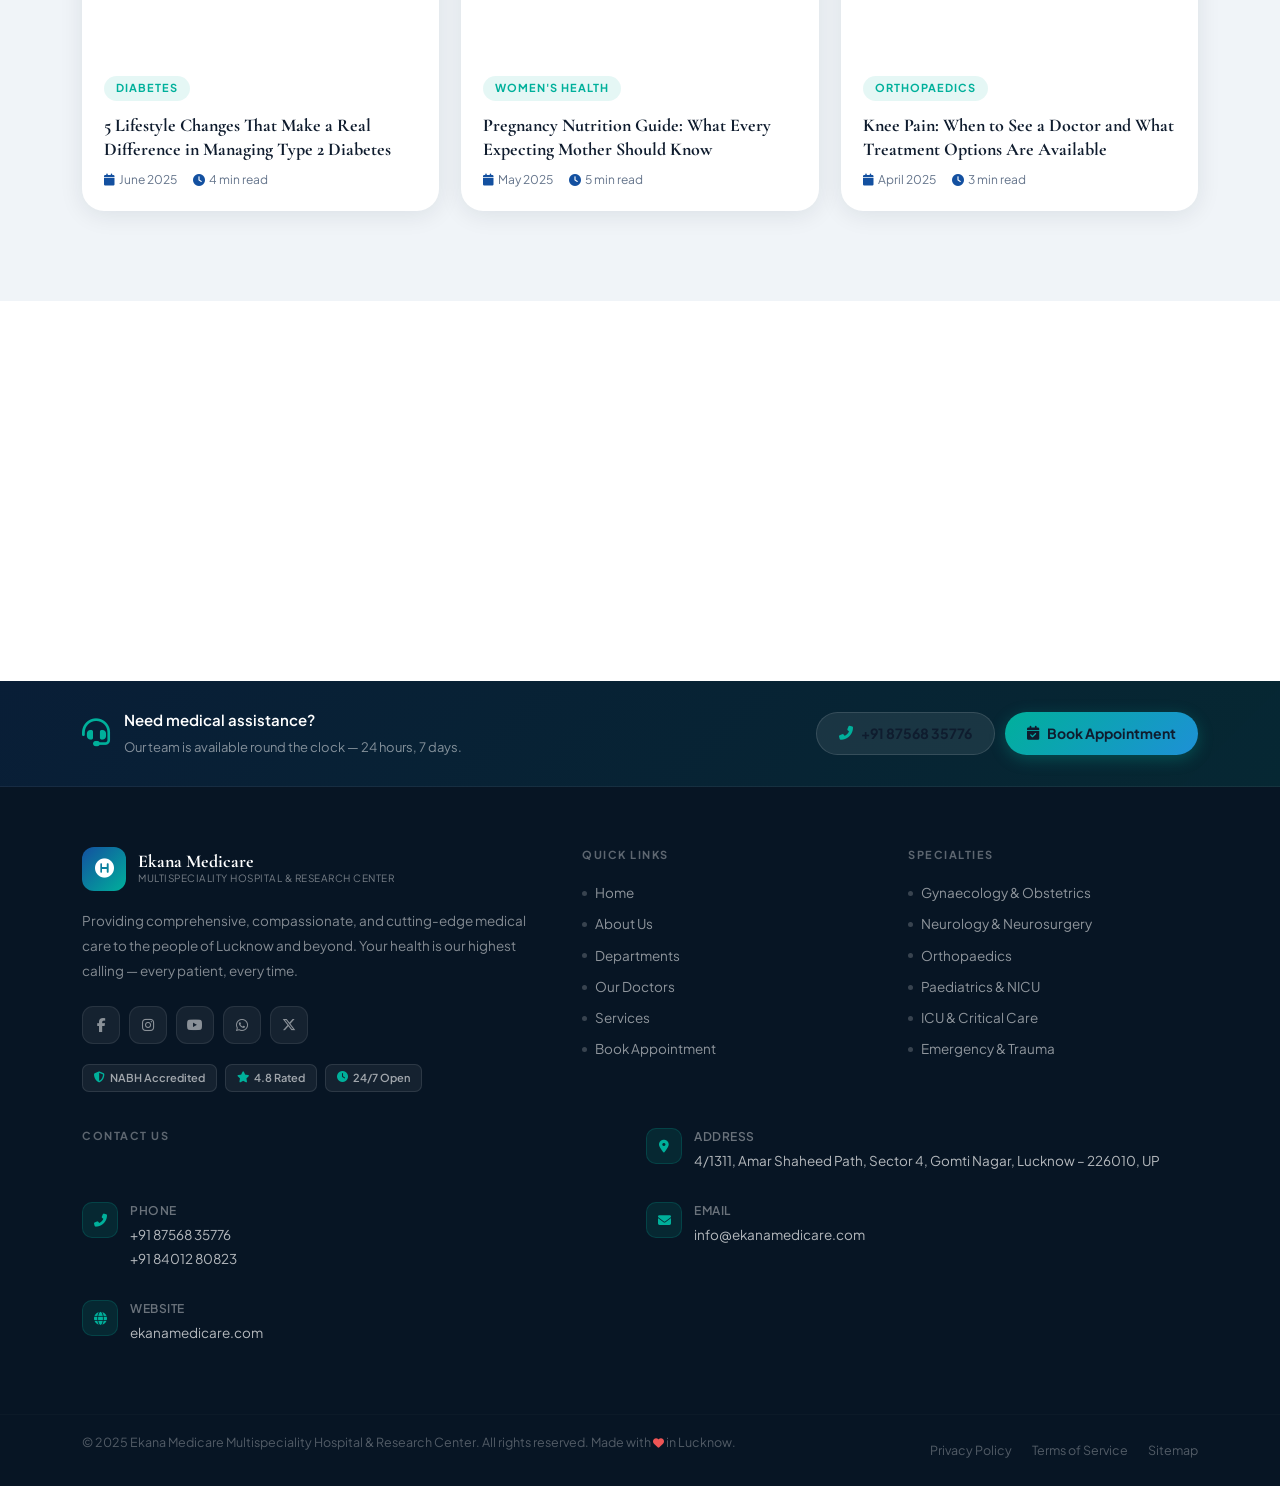
==== commit bcf47622: "adsffbv" ====
--- a/index1.html
+++ b/index1.html
@@ -3,7 +3,7 @@
 <head>
 <meta charset="UTF-8"/>
 <meta name="viewport" content="width=device-width,initial-scale=1.0"/>
-<title>Ekana Hospital Multispeciality Hospital & Research Center — Lucknow</title>
+<title>Ekana Medicare Multispeciality Hospital & Research Center — Lucknow</title>
 <link rel="preconnect" href="https://fonts.googleapis.com"/>
 <link href="https://fonts.googleapis.com/css2?family=Cormorant+Garamond:wght@400;500;600;700&family=Plus+Jakarta+Sans:wght@300;400;500;600;700;800&display=swap" rel="stylesheet"/>
 <link href="https://cdnjs.cloudflare.com/ajax/libs/bootstrap/5.3.2/css/bootstrap.min.css" rel="stylesheet"/>
@@ -129,6 +129,7 @@
   padding:16px 0 20px;
   background:#fff;
 }
+.mobile-drawer.open{display:block}
 .mobile-drawer a{
   display:flex;align-items:center;
   padding:11px 16px;border-radius:11px;
@@ -302,30 +303,171 @@
 .mosaic-label h6{color:#fff;font-size:15px;font-weight:700;margin-bottom:3px}
 .mosaic-label span{color:rgba(255,255,255,.65);font-size:12px}
 
-/* ── TESTIMONIALS ── */
-.test-sec{background:var(--navy);position:relative;overflow:hidden}
-.test-sec::before{content:'';position:absolute;inset:0;background-image:radial-gradient(circle at 10% 80%,rgba(0,176,155,.1),transparent 40%),radial-gradient(circle at 90% 20%,rgba(19,80,160,.12),transparent 40%)}
-.test-grid{display:grid;grid-template-columns:repeat(3,1fr);gap:22px;position:relative;z-index:1}
-.test-card{background:rgba(255,255,255,.05);border:1px solid rgba(255,255,255,.1);border-radius:var(--radius-lg);padding:30px;backdrop-filter:blur(10px);transition:all var(--transition)}
-.test-card:hover{background:rgba(255,255,255,.09);border-color:rgba(0,176,155,.4);transform:translateY(-6px)}
-.test-stars{color:#ffd700;font-size:13px;display:flex;gap:3px;margin-bottom:14px}
-.test-text{font-size:14px;color:rgba(255,255,255,.75);line-height:1.75;margin-bottom:20px;font-style:italic}
-.test-reviewer{display:flex;align-items:center;gap:12px}
-.rev-avatar{width:42px;height:42px;border-radius:50%;background:linear-gradient(135deg,var(--blue),var(--teal));display:flex;align-items:center;justify-content:center;font-size:15px;font-weight:700;color:#fff;flex-shrink:0}
-.rev-name{font-size:14px;font-weight:700;color:#fff}
-.rev-info{font-size:12px;color:rgba(255,255,255,.5)}
-.test-highlight{margin-top:56px;background:rgba(255,255,255,.05);border:1px solid rgba(255,255,255,.1);border-radius:var(--radius-xl);padding:40px;display:flex;align-items:center;gap:60px;flex-wrap:wrap;position:relative;z-index:1}
-.th-big{text-align:center;flex:1;min-width:120px}
-.th-big .num{font-family:'Cormorant Garamond',serif;font-size:56px;font-weight:700;color:#fff;line-height:1}
-.th-big .num span{color:var(--teal2)}
-.th-big .lbl{font-size:12px;color:rgba(255,255,255,.5);text-transform:uppercase;letter-spacing:1px;margin-top:4px}
-.th-div{width:1px;height:80px;background:rgba(255,255,255,.12)}
-.th-platforms{flex:3;display:flex;gap:24px;flex-wrap:wrap}
-.th-plat{display:flex;align-items:center;gap:12px;background:rgba(255,255,255,.06);border-radius:14px;padding:14px 18px;flex:1;min-width:140px}
-.th-plat-score{font-family:'Cormorant Garamond',serif;font-size:28px;font-weight:700;color:#fff}
-.th-plat-info .name{font-size:12px;font-weight:700;color:rgba(255,255,255,.7);text-transform:uppercase;letter-spacing:.5px}
-.th-plat-info .stars{color:#ffd700;font-size:12px}
-.th-plat-info .cnt{font-size:11px;color:rgba(255,255,255,.4)}
+/* ── TESTIMONIALS — Google Review Style Light Mode ── */
+.test-sec{background:#f8fafb;position:relative;overflow:hidden}
+.test-sec::before{
+  content:'';position:absolute;top:0;left:0;right:0;height:4px;
+  background:linear-gradient(90deg,#4285f4,#34a853,#fbbc04,#ea4335);
+}
+
+/* Platform header tabs */
+.test-platform-tabs{display:flex;align-items:center;gap:10px;margin-bottom:36px;flex-wrap:wrap}
+.test-tab{
+  display:flex;align-items:center;gap:8px;
+  padding:9px 18px;border-radius:50px;
+  font-size:13px;font-weight:600;cursor:pointer;
+  border:1.5px solid #e2e8f0;background:#fff;
+  color:var(--gray);transition:all .2s;
+  box-shadow:0 1px 4px rgba(0,0,0,.06);
+}
+.test-tab img,.test-tab i{font-size:15px}
+.test-tab.active-google{
+  border-color:#4285f4;color:#1a73e8;
+  background:#e8f0fe;
+}
+.test-tab.active-justdial{border-color:#ff6b00;color:#e65100;background:#fff3e0}
+
+/* Rating summary row */
+.test-summary{
+  display:flex;align-items:stretch;gap:16px;
+  margin-bottom:40px;flex-wrap:wrap;
+}
+.ts-overall{
+  background:#fff;border:1.5px solid #e2e8f0;
+  border-radius:20px;padding:28px 32px;
+  display:flex;align-items:center;gap:20px;
+  box-shadow:0 2px 12px rgba(0,0,0,.05);
+  flex:1;min-width:220px;
+}
+.ts-big-num{
+  font-family:'Cormorant Garamond',serif;
+  font-size:64px;font-weight:700;color:var(--ink);line-height:1;
+}
+.ts-stars-row{display:flex;gap:3px;margin:6px 0 4px}
+.ts-stars-row i{color:#fbbc04;font-size:18px}
+.ts-count{font-size:12.5px;color:var(--gray)}
+.ts-lbl{font-size:11px;font-weight:700;text-transform:uppercase;letter-spacing:1px;color:var(--gray);margin-top:2px}
+
+.ts-platform{
+  background:#fff;border:1.5px solid #e2e8f0;
+  border-radius:20px;padding:22px 26px;
+  display:flex;align-items:center;gap:16px;
+  box-shadow:0 2px 12px rgba(0,0,0,.05);
+  flex:1;min-width:180px;transition:all .25s;cursor:pointer;
+}
+.ts-platform:hover{border-color:var(--teal);box-shadow:0 6px 24px rgba(0,176,155,.12);transform:translateY(-2px)}
+.ts-plat-logo{width:44px;height:44px;border-radius:12px;display:flex;align-items:center;justify-content:center;flex-shrink:0}
+.ts-plat-score{font-family:'Cormorant Garamond',serif;font-size:32px;font-weight:700;color:var(--ink);line-height:1}
+.ts-plat-name{font-size:11px;font-weight:700;text-transform:uppercase;letter-spacing:.8px;color:var(--gray);margin-bottom:3px}
+.ts-plat-stars{display:flex;gap:2px}
+.ts-plat-stars i{color:#fbbc04;font-size:12px}
+.ts-plat-cnt{font-size:11.5px;color:var(--gray);margin-top:3px}
+
+/* Review cards — Google look */
+.test-grid{
+  display:grid;grid-template-columns:repeat(3,1fr);
+  gap:18px;position:relative;z-index:1;
+}
+.test-card{
+  background:#fff;
+  border:1px solid #e8edf2;
+  border-radius:18px;
+  padding:22px 22px 20px;
+  transition:all .28s;
+  cursor:default;
+  box-shadow:0 1px 8px rgba(0,0,0,.06);
+  position:relative;
+}
+.test-card:hover{
+  transform:translateY(-5px);
+  box-shadow:0 12px 36px rgba(0,0,0,.1);
+  border-color:#d0dce8;
+}
+
+/* Google "quote" mark top right */
+.test-card::before{
+  content:'"';
+  position:absolute;top:14px;right:20px;
+  font-size:56px;line-height:1;
+  color:#e8f0fe;
+  font-family:Georgia,serif;
+  font-weight:700;
+}
+
+/* Top row: avatar + name + platform */
+.tc-header{display:flex;align-items:center;gap:12px;margin-bottom:14px}
+.tc-avatar{
+  width:44px;height:44px;border-radius:50%;
+  display:flex;align-items:center;justify-content:center;
+  font-size:17px;font-weight:700;color:#fff;
+  flex-shrink:0;font-family:'Plus Jakarta Sans',sans-serif;
+}
+.tc-name{font-size:14px;font-weight:700;color:var(--ink);line-height:1.2}
+.tc-meta{font-size:11.5px;color:var(--gray);margin-top:2px}
+.tc-platform-badge{
+  margin-left:auto;flex-shrink:0;
+  width:28px;height:28px;border-radius:8px;
+  display:flex;align-items:center;justify-content:center;
+}
+
+/* Stars */
+.tc-stars{display:flex;gap:3px;margin-bottom:12px}
+.tc-stars i{color:#fbbc04;font-size:13px}
+
+/* Review text */
+.tc-text{
+  font-size:13.5px;color:#374151;
+  line-height:1.72;
+  display:-webkit-box;
+  -webkit-line-clamp:4;
+  -webkit-box-orient:vertical;
+  overflow:hidden;
+}
+
+/* Date + source row */
+.tc-footer{
+  display:flex;align-items:center;justify-content:space-between;
+  margin-top:14px;padding-top:12px;
+  border-top:1px solid #f0f4f8;
+}
+.tc-date{font-size:11.5px;color:#9ca3af}
+.tc-source{
+  display:flex;align-items:center;gap:5px;
+  font-size:11.5px;font-weight:600;color:var(--gray);
+}
+.tc-source img{width:14px;height:14px;object-fit:contain}
+
+/* "Helpful" row like Google */
+.tc-helpful{
+  display:flex;align-items:center;gap:6px;
+  margin-top:10px;
+  font-size:12px;color:#9ca3af;
+}
+.tc-helpful button{
+  display:flex;align-items:center;gap:4px;
+  background:none;border:1px solid #e5e7eb;
+  border-radius:50px;padding:4px 12px;
+  font-size:11.5px;color:#6b7280;cursor:pointer;
+  transition:all .2s;font-family:'Plus Jakarta Sans',sans-serif;
+}
+.tc-helpful button:hover{background:#f3f4f6;border-color:#d1d5db;color:var(--ink)}
+
+/* "See all on Google" link */
+.test-see-all{
+  text-align:center;margin-top:36px;
+  display:flex;align-items:center;justify-content:center;gap:24px;
+  flex-wrap:wrap;
+}
+.test-see-link{
+  display:inline-flex;align-items:center;gap:8px;
+  padding:11px 24px;border-radius:50px;
+  font-size:13.5px;font-weight:600;
+  border:1.5px solid;transition:all .25s;
+}
+.test-see-link.google{color:#1a73e8;border-color:#4285f4;background:#fff}
+.test-see-link.google:hover{background:#e8f0fe;color:#1a73e8}
+.test-see-link.jd{color:#e65100;border-color:#ff6b00;background:#fff}
+.test-see-link.jd:hover{background:#fff3e0;color:#e65100}
 
 /* ── WHY CHOOSE ── */
 .why-sec{background:#fff}
@@ -488,20 +630,39 @@
 .reveal-r{opacity:0;transform:translateX(36px);transition:opacity .7s ease,transform .7s ease}
 .reveal-r.visible{opacity:1;transform:none}
 
+/* ── MOBILE POLISH ── */
+@media(max-width:640px){
+  .container{padding-left:16px;padding-right:16px}
+  .hero-eyebrow{font-size:11.5px;padding:5px 14px 5px 7px;white-space:normal;text-align:left}
+  .topbar .container{padding-left:14px;padding-right:14px}
+  /* Review cards mobile */
+  .test-card::before{font-size:40px;top:10px;right:14px}
+  .tc-text{-webkit-line-clamp:5}
+  /* Services img on mobile */
+  .service-img-stack{height:auto}
+  .service-img-stack .img-main{height:200px}
+  .service-img-bottom{height:120px}
+  /* Stats */
+  .stat-item:nth-child(even){border-right:none}
+  /* Dept cards */
+  .dept-card:hover{transform:none}
+}
+
 /* ── RESPONSIVE ── */
 @media(max-width:1280px){
-  .nav-pills-wrap a{padding:8px 14px;font-size:12.5px}
+  .nav-pills-wrap a{padding:8px 13px;font-size:12.5px}
+  .footer-grid{grid-template-columns:1.6fr 1fr 1fr;gap:36px}
+  .footer-grid>div:last-child{grid-column:1/-1;display:grid;grid-template-columns:repeat(2,1fr);gap:12px}
 }
 @media(max-width:1100px){
   .depts-grid{grid-template-columns:repeat(3,1fr)}
   .doc-grid{grid-template-columns:repeat(2,1fr)}
-  .footer-grid{grid-template-columns:1.4fr 1fr 1fr}
-  .footer-grid>div:last-child{grid-column:1/-1}
-  .foot-contact-row{display:inline-flex;margin-right:24px;margin-bottom:12px}
-  .footer-grid>div:last-child .foot-contact-row{display:flex;margin-right:0}
   .stat-grid{grid-template-columns:repeat(2,1fr)}
-  .stat-item{border-bottom:1px solid rgba(255,255,255,.06)}
+  .stat-item{border-right:none;border-bottom:1px solid rgba(255,255,255,.06)}
   .why-grid{grid-template-columns:repeat(2,1fr)}
+  .ratings-grid{grid-template-columns:repeat(3,1fr)}
+  .test-grid{grid-template-columns:repeat(2,1fr)}
+  .blog-grid{grid-template-columns:repeat(2,1fr)}
 }
 @media(max-width:1024px){
   .nav-right{display:none !important}
@@ -509,38 +670,111 @@
   .ham{display:flex !important}
 }
 @media(max-width:900px){
-  .about-grid,.services-layout,.appt-grid{grid-template-columns:1fr}
-  .ratings-grid,.test-grid,.blog-grid{grid-template-columns:1fr 1fr}
-  .mosaic{grid-template-columns:1fr 1fr;grid-template-rows:auto}
+  .about-grid{grid-template-columns:1fr}
+  .about-img-wrap{order:0}
+  .about-main-img{height:340px}
+  .about-img-inset{width:140px;height:110px;right:0;bottom:-14px}
+  .about-floater{left:0;top:20px}
+  .services-layout{grid-template-columns:1fr}
+  .appt-grid{grid-template-columns:1fr}
+  .appt-left{padding:32px 28px}
+  .appt-right{padding:32px 28px}
+  .form-row{grid-template-columns:1fr}
+  .ratings-grid{grid-template-columns:1fr 1fr}
+  .test-grid{grid-template-columns:1fr 1fr}
+  .test-summary{flex-direction:row;flex-wrap:wrap}
+  .ts-overall{flex:100%}
+  .ts-platform{flex:1;min-width:140px}
+  .mosaic{grid-template-columns:1fr 1fr}
   .mosaic-item.big{grid-row:span 1}
-  .hero-pills .pill:last-child{display:none}
-  .google-card{bottom:auto;top:24px;right:20px;min-width:auto}
-  .about-img-inset{right:0;bottom:-16px;width:150px;height:120px}
-  .about-floater{left:0}
-  .appt-left{padding:36px 28px}
-  .appt-right{padding:36px 28px}
-  .form-row{grid-template-columns:1fr}
-  .th-platforms{flex-direction:column}
+  .google-card{top:20px;right:16px;bottom:auto;min-width:auto;padding:12px 16px}
+  .gc-score{font-size:26px}
+  .footer-grid{grid-template-columns:1fr 1fr;gap:36px}
+  .footer-grid>div:last-child{grid-column:1/-1;display:grid;grid-template-columns:repeat(2,1fr);gap:16px}
   .footer-top-inner{flex-direction:column;align-items:flex-start;gap:16px}
+  .hero-pills .pill:nth-child(4){display:none}
 }
 @media(max-width:640px){
-  .depts-grid,.ratings-grid,.test-grid,.blog-grid,.why-grid{grid-template-columns:1fr 1fr}
-  .doc-grid{grid-template-columns:1fr 1fr}
-  .stat-grid{grid-template-columns:1fr 1fr}
+  /* Hero */
+  .hero{min-height:100svh}
+  .hero-content{padding:80px 0 56px}
+  .hero h1{font-size:2.2rem;line-height:1.1}
+  .hero p{font-size:14.5px}
+  .hero-actions{flex-direction:column;gap:10px}
+  .hero-actions a{width:100%;justify-content:center;text-align:center}
+  .hero-pills{gap:8px}
+  .hero-pills .pill{padding:8px 14px}
+  .pill .pnum{font-size:18px}
+  .google-card{display:none}
+  /* Trust strip */
+  .trust-items{flex-direction:column;gap:10px;align-items:flex-start}
+  .trust-div{display:none}
+  /* Sections */
+  .sec{padding:52px 0}
+  .sec-sm{padding:44px 0}
+  .sec-h{font-size:1.85rem}
+  /* About */
+  .about-main-img{height:260px}
+  .about-img-inset{display:none}
+  .about-floater{position:static;margin-bottom:16px;display:inline-flex}
+  .about-checks{grid-template-columns:1fr}
+  /* Depts */
+  .depts-grid{grid-template-columns:repeat(2,1fr);gap:10px}
+  .dept-card{padding:20px 14px}
+  .di-wrap{width:52px;height:52px}
+  .di{font-size:22px}
+  .dn{font-size:13px}
+  .ds{font-size:11.5px}
+  /* Stats */
+  .stat-grid{grid-template-columns:repeat(2,1fr)}
+  .stat-num{font-size:38px}
+  .stat-item{padding:36px 16px}
+  /* Doctors */
+  .doc-grid{grid-template-columns:repeat(2,1fr);gap:12px}
+  .doc-img,.doc-img-placeholder{height:180px}
+  .doc-img-placeholder i{font-size:40px}
+  .doc-body{padding:14px 14px 16px}
+  .doc-name{font-size:16px}
+  /* Ratings */
+  .ratings-grid{grid-template-columns:1fr;gap:14px}
+  /* Reviews */
+  .test-grid{grid-template-columns:1fr;gap:14px}
+  .test-summary{flex-direction:column;gap:10px}
+  .ts-overall{flex-direction:column;text-align:center;padding:20px}
+  .ts-big-num{font-size:52px}
+  .test-platform-tabs{gap:8px}
+  .test-tab{font-size:12px;padding:7px 14px}
+  /* Why */
+  .why-grid{grid-template-columns:repeat(2,1fr);gap:12px}
+  .why-card{padding:20px 16px}
+  .wc-icon{width:48px;height:48px;font-size:20px;margin-bottom:12px}
+  /* Appt */
+  .appt-left{padding:28px 20px}
+  .appt-right{padding:28px 20px}
+  .al-img{height:160px;margin-bottom:20px}
+  .al-h{font-size:22px}
+  /* Mosaic */
   .mosaic{grid-template-columns:1fr}
-  .hero h1{font-size:2.4rem}
-  .hero-content{padding:90px 0 60px}
-  .google-card{display:none}
-  .footer-grid{grid-template-columns:1fr}
-  .trust-items{justify-content:flex-start}
-  .trust-div{display:none}
-  .hero-actions{flex-direction:column}
-  .test-highlight{flex-direction:column;gap:24px}
-  .th-div{display:none}
-  .th-platforms{flex-direction:column}
-  .sec{padding:60px 0}
-  .footer-top-right{flex-direction:column;width:100%}
-  .footer-cta-phone,.footer-cta-appt{justify-content:center}
+  /* Blog */
+  .blog-grid{grid-template-columns:1fr;gap:14px}
+  /* Footer */
+  .footer-grid{grid-template-columns:1fr;gap:36px}
+  .footer-grid>div:last-child{grid-column:auto;display:block}
+  .footer-top-right{flex-direction:column;width:100%;gap:10px}
+  .footer-cta-phone,.footer-cta-appt{justify-content:center;width:100%;text-align:center}
+  .foot-bottom{flex-direction:column;text-align:center;gap:8px}
+  .foot-bottom-links{justify-content:center}
+  .foot-badges{gap:6px}
+  /* Floaters */
+  .floaters{bottom:16px;right:14px}
+  .fl-btn{width:46px;height:46px;font-size:18px}
+}
+@media(max-width:400px){
+  .depts-grid{grid-template-columns:repeat(2,1fr)}
+  .doc-grid{grid-template-columns:1fr}
+  .doc-img,.doc-img-placeholder{height:200px}
+  .hero h1{font-size:1.95rem}
+  .why-grid{grid-template-columns:1fr}
 }
 </style>
 </head>
@@ -561,7 +795,7 @@
       <div class="d-flex align-items-center flex-wrap gap-0">
         <a href="#"><i class="fas fa-map-marker-alt me-1" style="color:var(--teal)"></i>4/1311, Amar Shaheed Path, Sector 4, Gomti Nagar, Lucknow 226010</a>
         <span class="tb-sep d-none d-md-inline">|</span>
-        <a href="mailto:info@ekanaHospital.com" class="d-none d-md-inline"><i class="fas fa-envelope me-1" style="color:var(--teal)"></i>info@ekanaHospital.com</a>
+        <a href="mailto:info@ekanamedicare.com" class="d-none d-md-inline"><i class="fas fa-envelope me-1" style="color:var(--teal)"></i>info@ekanamedicare.com</a>
       </div>
       <div class="d-flex align-items-center gap-3">
         <span class="emergency"><i class="fas fa-ambulance me-1"></i>Emergency 24/7: 087568 35776</span>
@@ -579,7 +813,7 @@
       <a href="#" class="nav-logo">
         <div class="logo-mark"><i class="fas fa-hospital-symbol"></i></div>
         <div class="logo-text">
-          <div class="n1">Ekana Hospital</div>
+          <div class="n1">Ekana Medicare</div>
           <div class="n2">Multispeciality Hospital & Research Center</div>
         </div>
       </a>
@@ -623,7 +857,7 @@
 <!-- ============================== HERO ============================== -->
 <section class="hero" id="home">
   <div class="hero-bg">
-    <img src="https://images.unsplash.com/photo-1586773860418-d37222d8fce3?w=1600&q=85&auto=format" alt="Ekana Hospital Hospital" loading="eager"/>
+    <img src="https://images.unsplash.com/photo-1586773860418-d37222d8fce3?w=1600&q=85&auto=format" alt="Ekana Medicare Hospital" loading="eager"/>
   </div>
   <div class="container" style="width:100%">
     <div class="hero-content">
@@ -632,7 +866,7 @@
         <span>Gomti Nagar, Lucknow's Trusted Multispeciality Hospital</span>
       </div>
       <h1>Advanced Care,<br><em>Compassionate</em><br>Healing.</h1>
-      <p>Ekana Hospital Multispeciality Hospital & Research Center — 15+ specialties, 100 beds, fully equipped ICU & NICU, modular OT, and 24/7 emergency services. Your health is our highest calling.</p>
+      <p>Ekana Medicare Multispeciality Hospital & Research Center — 15+ specialties, 100 beds, fully equipped ICU & NICU, modular OT, and 24/7 emergency services. Your health is our highest calling.</p>
       <div class="hero-actions">
         <a href="#appt" class="btn-primary"><i class="fas fa-calendar-plus"></i> Book Appointment</a>
         <a href="#departments" class="btn-ghost"><i class="fas fa-stethoscope"></i> Explore Departments</a>
@@ -648,7 +882,7 @@
   <!-- Google Rating Card -->
   <div class="google-card">
     <div class="gc-logo">
-      <img src="https://upload.wikimedia.org/wikipedia/commons/thumb/c/c1/Google_%22G%22_logo.svg/480px-Google_%22G%22_logo.svg.png" alt="Google"/>
+      <img src="data:image/svg+xml,%3Csvg xmlns%3D%22http%3A%2F%2Fwww.w3.org%2F2000%2Fsvg%22 viewBox%3D%220 0 48 48%22%3E%3Cpath fill%3D%22%23EA4335%22 d%3D%22M24 9.5c3.54 0 6.71 1.22 9.21 3.6l6.85-6.85C35.9 2.38 30.47 0 24 0 14.62 0 6.51 5.38 2.56 13.22l7.98 6.19C12.43 13.72 17.74 9.5 24 9.5z%22%2F%3E%3Cpath fill%3D%22%234285F4%22 d%3D%22M46.98 24.55c0-1.57-.15-3.09-.38-4.55H24v9.02h12.94c-.58 2.96-2.26 5.48-4.78 7.18l7.73 6c4.51-4.18 7.09-10.36 7.09-17.65z%22%2F%3E%3Cpath fill%3D%22%2334A853%22 d%3D%22M10.53 28.59c-.48-1.45-.76-2.99-.76-4.59s.27-3.14.76-4.59l-7.98-6.19C.92 16.46 0 20.12 0 24c0 3.88.92 7.54 2.56 10.78l7.97-6.19z%22%2F%3E%3Cpath fill%3D%22%23FBBC05%22 d%3D%22M24 48c6.48 0 11.93-2.13 15.89-5.81l-7.73-6c-2.15 1.45-4.92 2.3-8.16 2.3-6.26 0-11.57-4.22-13.47-9.91l-7.98 6.19C6.51 42.62 14.62 48 24 48z%22%2F%3E%3C%2Fsvg%3E" alt="Google"/>
     </div>
     <div>
       <div class="gc-score">4.6</div>
@@ -675,7 +909,7 @@
       <div class="trust-div"></div>
       <div class="trust-item"><i class="fas fa-credit-card"></i><span>Cashless Treatment</span></div>
       <div class="trust-div"></div>
-      <div class="trust-item"><i class="fas fa-globe"></i><span>ekanaHospital.com</span></div>
+      <div class="trust-item"><i class="fas fa-globe"></i><span>ekanamedicare.com</span></div>
     </div>
   </div>
 </div>
@@ -693,7 +927,7 @@
       <div class="rating-card featured reveal">
         <div class="rc-logo">
           <div class="rc-logo-icon" style="background:#e8f0fe">
-            <img src="https://upload.wikimedia.org/wikipedia/commons/thumb/c/c1/Google_%22G%22_logo.svg/480px-Google_%22G%22_logo.svg.png" style="width:22px;height:22px;object-fit:contain"/>
+            <img src="data:image/svg+xml,%3Csvg xmlns%3D%22http%3A%2F%2Fwww.w3.org%2F2000%2Fsvg%22 viewBox%3D%220 0 48 48%22%3E%3Cpath fill%3D%22%23EA4335%22 d%3D%22M24 9.5c3.54 0 6.71 1.22 9.21 3.6l6.85-6.85C35.9 2.38 30.47 0 24 0 14.62 0 6.51 5.38 2.56 13.22l7.98 6.19C12.43 13.72 17.74 9.5 24 9.5z%22%2F%3E%3Cpath fill%3D%22%234285F4%22 d%3D%22M46.98 24.55c0-1.57-.15-3.09-.38-4.55H24v9.02h12.94c-.58 2.96-2.26 5.48-4.78 7.18l7.73 6c4.51-4.18 7.09-10.36 7.09-17.65z%22%2F%3E%3Cpath fill%3D%22%2334A853%22 d%3D%22M10.53 28.59c-.48-1.45-.76-2.99-.76-4.59s.27-3.14.76-4.59l-7.98-6.19C.92 16.46 0 20.12 0 24c0 3.88.92 7.54 2.56 10.78l7.97-6.19z%22%2F%3E%3Cpath fill%3D%22%23FBBC05%22 d%3D%22M24 48c6.48 0 11.93-2.13 15.89-5.81l-7.73-6c-2.15 1.45-4.92 2.3-8.16 2.3-6.26 0-11.57-4.22-13.47-9.91l-7.98 6.19C6.51 42.62 14.62 48 24 48z%22%2F%3E%3C%2Fsvg%3E" style="width:22px;height:22px;object-fit:contain"/>
           </div>
           <span class="rc-logo-name">Google Maps</span>
         </div>
@@ -764,7 +998,7 @@
       <div class="reveal-r">
         <div class="sec-label">Who We Are</div>
         <h2 class="sec-h mb-4">Lucknow's Premier<br><em>Multispeciality Hospital</em></h2>
-        <p class="sec-sub mb-4">Ekana Hospital Multispeciality Hospital & Research Center is an integrated, synergistic medical facility in the heart of Gomti Nagar, Lucknow. With 100 beds, 15+ specialties, and a team of senior consultants, we deliver world-class care with a compassionate touch — serving patients from Uttar Pradesh and beyond.</p>
+        <p class="sec-sub mb-4">Ekana Medicare Multispeciality Hospital & Research Center is an integrated, synergistic medical facility in the heart of Gomti Nagar, Lucknow. With 100 beds, 15+ specialties, and a team of senior consultants, we deliver world-class care with a compassionate touch — serving patients from Uttar Pradesh and beyond.</p>
         <div class="about-checks">
           <div class="check-item"><i class="fas fa-check-circle"></i>100-Bed Capacity</div>
           <div class="check-item"><i class="fas fa-check-circle"></i>24/7 ICU & NICU</div>
@@ -963,61 +1197,275 @@
 <!-- ============================== TESTIMONIALS ============================== -->
 <section class="test-sec sec">
   <div class="container">
-    <div class="text-center mb-5 reveal">
-      <div class="sec-label" style="justify-content:center;color:rgba(255,255,255,.5)">
-        <span style="background:rgba(0,176,155,.4);width:20px;height:2px;display:block;border-radius:2px"></span>Patient Stories<span style="background:rgba(0,176,155,.4);width:20px;height:2px;display:block;border-radius:2px"></span>
-      </div>
-      <h2 class="sec-h" style="color:#fff">What Our <em>Patients Say</em></h2>
-    </div>
+
+    <!-- Section Header -->
+    <div class="d-flex justify-content-between align-items-end flex-wrap gap-3 mb-4 reveal">
+      <div>
+        <div class="sec-label">Patient Stories</div>
+        <h2 class="sec-h">What Our <em>Patients Say</em></h2>
+      </div>
+      <div class="test-platform-tabs">
+        <div class="test-tab active-google">
+          <img src="data:image/svg+xml,%3Csvg xmlns%3D%22http%3A%2F%2Fwww.w3.org%2F2000%2Fsvg%22 viewBox%3D%220 0 48 48%22%3E%3Cpath fill%3D%22%23EA4335%22 d%3D%22M24 9.5c3.54 0 6.71 1.22 9.21 3.6l6.85-6.85C35.9 2.38 30.47 0 24 0 14.62 0 6.51 5.38 2.56 13.22l7.98 6.19C12.43 13.72 17.74 9.5 24 9.5z%22%2F%3E%3Cpath fill%3D%22%234285F4%22 d%3D%22M46.98 24.55c0-1.57-.15-3.09-.38-4.55H24v9.02h12.94c-.58 2.96-2.26 5.48-4.78 7.18l7.73 6c4.51-4.18 7.09-10.36 7.09-17.65z%22%2F%3E%3Cpath fill%3D%22%2334A853%22 d%3D%22M10.53 28.59c-.48-1.45-.76-2.99-.76-4.59s.27-3.14.76-4.59l-7.98-6.19C.92 16.46 0 20.12 0 24c0 3.88.92 7.54 2.56 10.78l7.97-6.19z%22%2F%3E%3Cpath fill%3D%22%23FBBC05%22 d%3D%22M24 48c6.48 0 11.93-2.13 15.89-5.81l-7.73-6c-2.15 1.45-4.92 2.3-8.16 2.3-6.26 0-11.57-4.22-13.47-9.91l-7.98 6.19C6.51 42.62 14.62 48 24 48z%22%2F%3E%3C%2Fsvg%3E" style="width:16px;height:16px;object-fit:contain"/>
+          Google Reviews
+        </div>
+        <div class="test-tab active-justdial">
+          <i class="fas fa-search" style="color:#ff6b00"></i>
+          Justdial
+        </div>
+      </div>
+    </div>
+
+    <!-- Rating Summary Row -->
+    <div class="test-summary reveal">
+      <!-- Overall -->
+      <div class="ts-overall">
+        <div class="ts-big-num">4.8</div>
+        <div>
+          <div class="ts-stars-row">
+            <i class="fas fa-star"></i><i class="fas fa-star"></i><i class="fas fa-star"></i><i class="fas fa-star"></i><i class="fas fa-star-half-alt"></i>
+          </div>
+          <div class="ts-count">600+ combined reviews</div>
+          <div class="ts-lbl">Overall Rating</div>
+        </div>
+      </div>
+      <!-- Google -->
+      <div class="ts-platform">
+        <div class="ts-plat-logo" style="background:#e8f0fe">
+          <img src="data:image/svg+xml,%3Csvg xmlns%3D%22http%3A%2F%2Fwww.w3.org%2F2000%2Fsvg%22 viewBox%3D%220 0 48 48%22%3E%3Cpath fill%3D%22%23EA4335%22 d%3D%22M24 9.5c3.54 0 6.71 1.22 9.21 3.6l6.85-6.85C35.9 2.38 30.47 0 24 0 14.62 0 6.51 5.38 2.56 13.22l7.98 6.19C12.43 13.72 17.74 9.5 24 9.5z%22%2F%3E%3Cpath fill%3D%22%234285F4%22 d%3D%22M46.98 24.55c0-1.57-.15-3.09-.38-4.55H24v9.02h12.94c-.58 2.96-2.26 5.48-4.78 7.18l7.73 6c4.51-4.18 7.09-10.36 7.09-17.65z%22%2F%3E%3Cpath fill%3D%22%2334A853%22 d%3D%22M10.53 28.59c-.48-1.45-.76-2.99-.76-4.59s.27-3.14.76-4.59l-7.98-6.19C.92 16.46 0 20.12 0 24c0 3.88.92 7.54 2.56 10.78l7.97-6.19z%22%2F%3E%3Cpath fill%3D%22%23FBBC05%22 d%3D%22M24 48c6.48 0 11.93-2.13 15.89-5.81l-7.73-6c-2.15 1.45-4.92 2.3-8.16 2.3-6.26 0-11.57-4.22-13.47-9.91l-7.98 6.19C6.51 42.62 14.62 48 24 48z%22%2F%3E%3C%2Fsvg%3E" style="width:26px;height:26px;object-fit:contain"/>
+        </div>
+        <div>
+          <div class="ts-plat-name">Google Maps</div>
+          <div class="ts-plat-score">4.6</div>
+          <div class="ts-plat-stars">
+            <i class="fas fa-star"></i><i class="fas fa-star"></i><i class="fas fa-star"></i><i class="fas fa-star"></i><i class="fas fa-star-half-alt"></i>
+          </div>
+          <div class="ts-plat-cnt">130 reviews</div>
+        </div>
+      </div>
+      <!-- Justdial -->
+      <div class="ts-platform">
+        <div class="ts-plat-logo" style="background:#fff3e0">
+          <i class="fas fa-search" style="color:#ff6b00;font-size:20px"></i>
+        </div>
+        <div>
+          <div class="ts-plat-name">Justdial</div>
+          <div class="ts-plat-score">4.8</div>
+          <div class="ts-plat-stars">
+            <i class="fas fa-star"></i><i class="fas fa-star"></i><i class="fas fa-star"></i><i class="fas fa-star"></i><i class="fas fa-star"></i>
+          </div>
+          <div class="ts-plat-cnt">499+ reviews</div>
+        </div>
+      </div>
+      <!-- NABH -->
+      <div class="ts-platform">
+        <div class="ts-plat-logo" style="background:#e6f9f6">
+          <i class="fas fa-shield-alt" style="color:var(--teal);font-size:20px"></i>
+        </div>
+        <div>
+          <div class="ts-plat-name">NABH Certified</div>
+          <div class="ts-plat-score">5yr</div>
+          <div class="ts-plat-stars">
+            <i class="fas fa-star"></i><i class="fas fa-star"></i><i class="fas fa-star"></i><i class="fas fa-star"></i><i class="fas fa-star"></i>
+          </div>
+          <div class="ts-plat-cnt">In Healthcare</div>
+        </div>
+      </div>
+    </div>
+
+    <!-- Review Cards — Google style -->
     <div class="test-grid">
+
+      <!-- Review 1 -->
       <div class="test-card reveal">
-        <div class="test-stars"><i class="fas fa-star"></i><i class="fas fa-star"></i><i class="fas fa-star"></i><i class="fas fa-star"></i><i class="fas fa-star"></i></div>
-        <p class="test-text">"Very positive environment with the right treatment approach. The doctors and staff are truly exceptional — must visit for any health-related issue. Highly recommend!"</p>
-        <div class="test-reviewer"><div class="rev-avatar">R</div><div><div class="rev-name">Rahul Gupta</div><div class="rev-info">Orthopaedics Patient · Google Review</div></div></div>
-      </div>
+        <div class="tc-header">
+          <div class="tc-avatar" style="background:linear-gradient(135deg,#4285f4,#34a853)">R</div>
+          <div>
+            <div class="tc-name">Rahul Gupta</div>
+            <div class="tc-meta">Local Guide · 8 reviews</div>
+          </div>
+          <div class="tc-platform-badge" style="background:#e8f0fe;margin-left:auto">
+            <img src="data:image/svg+xml,%3Csvg xmlns%3D%22http%3A%2F%2Fwww.w3.org%2F2000%2Fsvg%22 viewBox%3D%220 0 48 48%22%3E%3Cpath fill%3D%22%23EA4335%22 d%3D%22M24 9.5c3.54 0 6.71 1.22 9.21 3.6l6.85-6.85C35.9 2.38 30.47 0 24 0 14.62 0 6.51 5.38 2.56 13.22l7.98 6.19C12.43 13.72 17.74 9.5 24 9.5z%22%2F%3E%3Cpath fill%3D%22%234285F4%22 d%3D%22M46.98 24.55c0-1.57-.15-3.09-.38-4.55H24v9.02h12.94c-.58 2.96-2.26 5.48-4.78 7.18l7.73 6c4.51-4.18 7.09-10.36 7.09-17.65z%22%2F%3E%3Cpath fill%3D%22%2334A853%22 d%3D%22M10.53 28.59c-.48-1.45-.76-2.99-.76-4.59s.27-3.14.76-4.59l-7.98-6.19C.92 16.46 0 20.12 0 24c0 3.88.92 7.54 2.56 10.78l7.97-6.19z%22%2F%3E%3Cpath fill%3D%22%23FBBC05%22 d%3D%22M24 48c6.48 0 11.93-2.13 15.89-5.81l-7.73-6c-2.15 1.45-4.92 2.3-8.16 2.3-6.26 0-11.57-4.22-13.47-9.91l-7.98 6.19C6.51 42.62 14.62 48 24 48z%22%2F%3E%3C%2Fsvg%3E" style="width:16px;height:16px;object-fit:contain"/>
+          </div>
+        </div>
+        <div class="tc-stars">
+          <i class="fas fa-star"></i><i class="fas fa-star"></i><i class="fas fa-star"></i><i class="fas fa-star"></i><i class="fas fa-star"></i>
+        </div>
+        <p class="tc-text">Very positive environment with the right treatment approach. The doctors and staff are truly exceptional — must visit for any health-related issue. Highly recommend to everyone!</p>
+        <div class="tc-footer">
+          <span class="tc-date">2 months ago</span>
+          <span class="tc-source">
+            <img src="data:image/svg+xml,%3Csvg xmlns%3D%22http%3A%2F%2Fwww.w3.org%2F2000%2Fsvg%22 viewBox%3D%220 0 48 48%22%3E%3Cpath fill%3D%22%23EA4335%22 d%3D%22M24 9.5c3.54 0 6.71 1.22 9.21 3.6l6.85-6.85C35.9 2.38 30.47 0 24 0 14.62 0 6.51 5.38 2.56 13.22l7.98 6.19C12.43 13.72 17.74 9.5 24 9.5z%22%2F%3E%3Cpath fill%3D%22%234285F4%22 d%3D%22M46.98 24.55c0-1.57-.15-3.09-.38-4.55H24v9.02h12.94c-.58 2.96-2.26 5.48-4.78 7.18l7.73 6c4.51-4.18 7.09-10.36 7.09-17.65z%22%2F%3E%3Cpath fill%3D%22%2334A853%22 d%3D%22M10.53 28.59c-.48-1.45-.76-2.99-.76-4.59s.27-3.14.76-4.59l-7.98-6.19C.92 16.46 0 20.12 0 24c0 3.88.92 7.54 2.56 10.78l7.97-6.19z%22%2F%3E%3Cpath fill%3D%22%23FBBC05%22 d%3D%22M24 48c6.48 0 11.93-2.13 15.89-5.81l-7.73-6c-2.15 1.45-4.92 2.3-8.16 2.3-6.26 0-11.57-4.22-13.47-9.91l-7.98 6.19C6.51 42.62 14.62 48 24 48z%22%2F%3E%3C%2Fsvg%3E" style="width:13px;height:13px;object-fit:contain"/>
+            Google
+          </span>
+        </div>
+        <div class="tc-helpful">
+          <span>Helpful?</span>
+          <button><i class="fas fa-thumbs-up"></i> Yes</button>
+        </div>
+      </div>
+
+      <!-- Review 2 -->
       <div class="test-card reveal">
-        <div class="test-stars"><i class="fas fa-star"></i><i class="fas fa-star"></i><i class="fas fa-star"></i><i class="fas fa-star"></i><i class="fas fa-star"></i></div>
-        <p class="test-text">"Hum log Nepal se aaye the, par Ekana hospital ki service ne hame bilkul ghar jaisa feel karaya. Doctors aur staff sab bahut acche hain. Dhanywaad Ekana team!"</p>
-        <div class="test-reviewer"><div class="rev-avatar">S</div><div><div class="rev-name">Suresh Thapa</div><div class="rev-info">Emergency Patient · Nepal · Google Review</div></div></div>
-      </div>
+        <div class="tc-header">
+          <div class="tc-avatar" style="background:linear-gradient(135deg,#ea4335,#fbbc04)">S</div>
+          <div>
+            <div class="tc-name">Suresh Thapa</div>
+            <div class="tc-meta">Visitor from Nepal</div>
+          </div>
+          <div class="tc-platform-badge" style="background:#e8f0fe;margin-left:auto">
+            <img src="data:image/svg+xml,%3Csvg xmlns%3D%22http%3A%2F%2Fwww.w3.org%2F2000%2Fsvg%22 viewBox%3D%220 0 48 48%22%3E%3Cpath fill%3D%22%23EA4335%22 d%3D%22M24 9.5c3.54 0 6.71 1.22 9.21 3.6l6.85-6.85C35.9 2.38 30.47 0 24 0 14.62 0 6.51 5.38 2.56 13.22l7.98 6.19C12.43 13.72 17.74 9.5 24 9.5z%22%2F%3E%3Cpath fill%3D%22%234285F4%22 d%3D%22M46.98 24.55c0-1.57-.15-3.09-.38-4.55H24v9.02h12.94c-.58 2.96-2.26 5.48-4.78 7.18l7.73 6c4.51-4.18 7.09-10.36 7.09-17.65z%22%2F%3E%3Cpath fill%3D%22%2334A853%22 d%3D%22M10.53 28.59c-.48-1.45-.76-2.99-.76-4.59s.27-3.14.76-4.59l-7.98-6.19C.92 16.46 0 20.12 0 24c0 3.88.92 7.54 2.56 10.78l7.97-6.19z%22%2F%3E%3Cpath fill%3D%22%23FBBC05%22 d%3D%22M24 48c6.48 0 11.93-2.13 15.89-5.81l-7.73-6c-2.15 1.45-4.92 2.3-8.16 2.3-6.26 0-11.57-4.22-13.47-9.91l-7.98 6.19C6.51 42.62 14.62 48 24 48z%22%2F%3E%3C%2Fsvg%3E" style="width:16px;height:16px;object-fit:contain"/>
+          </div>
+        </div>
+        <div class="tc-stars">
+          <i class="fas fa-star"></i><i class="fas fa-star"></i><i class="fas fa-star"></i><i class="fas fa-star"></i><i class="fas fa-star"></i>
+        </div>
+        <p class="tc-text">Hum log Nepal se aaye the, par Ekana hospital ki service ne hame bilkul ghar jaisa feel karaya. Doctors aur staff sab bahut acche hain. Dhanywaad Ekana team!</p>
+        <div class="tc-footer">
+          <span class="tc-date">4 months ago</span>
+          <span class="tc-source">
+            <img src="data:image/svg+xml,%3Csvg xmlns%3D%22http%3A%2F%2Fwww.w3.org%2F2000%2Fsvg%22 viewBox%3D%220 0 48 48%22%3E%3Cpath fill%3D%22%23EA4335%22 d%3D%22M24 9.5c3.54 0 6.71 1.22 9.21 3.6l6.85-6.85C35.9 2.38 30.47 0 24 0 14.62 0 6.51 5.38 2.56 13.22l7.98 6.19C12.43 13.72 17.74 9.5 24 9.5z%22%2F%3E%3Cpath fill%3D%22%234285F4%22 d%3D%22M46.98 24.55c0-1.57-.15-3.09-.38-4.55H24v9.02h12.94c-.58 2.96-2.26 5.48-4.78 7.18l7.73 6c4.51-4.18 7.09-10.36 7.09-17.65z%22%2F%3E%3Cpath fill%3D%22%2334A853%22 d%3D%22M10.53 28.59c-.48-1.45-.76-2.99-.76-4.59s.27-3.14.76-4.59l-7.98-6.19C.92 16.46 0 20.12 0 24c0 3.88.92 7.54 2.56 10.78l7.97-6.19z%22%2F%3E%3Cpath fill%3D%22%23FBBC05%22 d%3D%22M24 48c6.48 0 11.93-2.13 15.89-5.81l-7.73-6c-2.15 1.45-4.92 2.3-8.16 2.3-6.26 0-11.57-4.22-13.47-9.91l-7.98 6.19C6.51 42.62 14.62 48 24 48z%22%2F%3E%3C%2Fsvg%3E" style="width:13px;height:13px;object-fit:contain"/>
+            Google
+          </span>
+        </div>
+        <div class="tc-helpful">
+          <span>Helpful?</span>
+          <button><i class="fas fa-thumbs-up"></i> Yes</button>
+        </div>
+      </div>
+
+      <!-- Review 3 -->
       <div class="test-card reveal">
-        <div class="test-stars"><i class="fas fa-star"></i><i class="fas fa-star"></i><i class="fas fa-star"></i><i class="fas fa-star"></i><i class="fas fa-star"></i></div>
-        <p class="test-text">"I can never thank the team enough for the care during my child's accident. You are truly men of honour and your dedication to healing is unmatched. Best wishes always!"</p>
-        <div class="test-reviewer"><div class="rev-avatar">A</div><div><div class="rev-name">Anita Mishra</div><div class="rev-info">Paediatrics Patient · Justdial Review</div></div></div>
-      </div>
-    </div>
-    <!-- Combined Rating Highlight -->
-    <div class="test-highlight reveal">
-      <div class="th-big">
-        <div class="num">4.8<span>★</span></div>
-        <div class="lbl">Overall Rating</div>
-      </div>
-      <div class="th-div"></div>
-      <div class="th-platforms">
-        <div class="th-plat">
-          <img src="https://upload.wikimedia.org/wikipedia/commons/thumb/c/c1/Google_%22G%22_logo.svg/480px-Google_%22G%22_logo.svg.png" style="width:28px;height:28px;object-fit:contain;flex-shrink:0"/>
+        <div class="tc-header">
+          <div class="tc-avatar" style="background:linear-gradient(135deg,#00b09b,#1350a0)">A</div>
           <div>
-            <div class="th-plat-score">4.6</div>
-            <div class="th-plat-info">
-              <div class="name">Google Maps</div>
-              <div class="stars"><i class="fas fa-star"></i><i class="fas fa-star"></i><i class="fas fa-star"></i><i class="fas fa-star"></i><i class="fas fa-star-half-alt"></i></div>
-              <div class="cnt">130 reviews</div>
-            </div>
-          </div>
-        </div>
-        <div class="th-plat">
-          <div style="width:28px;height:28px;background:rgba(255,107,0,.2);border-radius:8px;display:flex;align-items:center;justify-content:center;flex-shrink:0"><i class="fas fa-search" style="color:#ff6b00;font-size:13px"></i></div>
+            <div class="tc-name">Anita Mishra</div>
+            <div class="tc-meta">Lucknow · 3 reviews</div>
+          </div>
+          <div class="tc-platform-badge" style="background:#fff3e0;margin-left:auto">
+            <i class="fas fa-search" style="color:#ff6b00;font-size:14px"></i>
+          </div>
+        </div>
+        <div class="tc-stars">
+          <i class="fas fa-star"></i><i class="fas fa-star"></i><i class="fas fa-star"></i><i class="fas fa-star"></i><i class="fas fa-star"></i>
+        </div>
+        <p class="tc-text">I can never thank the team enough for the care during my child's accident. You are truly men of honour and your dedication to healing is absolutely unmatched. Best wishes always!</p>
+        <div class="tc-footer">
+          <span class="tc-date">6 months ago</span>
+          <span class="tc-source">
+            <i class="fas fa-search" style="color:#ff6b00;font-size:11px"></i>
+            Justdial
+          </span>
+        </div>
+        <div class="tc-helpful">
+          <span>Helpful?</span>
+          <button><i class="fas fa-thumbs-up"></i> Yes</button>
+        </div>
+      </div>
+
+      <!-- Review 4 -->
+      <div class="test-card reveal">
+        <div class="tc-header">
+          <div class="tc-avatar" style="background:linear-gradient(135deg,#f093fb,#f5576c)">P</div>
           <div>
-            <div class="th-plat-score">4.8</div>
-            <div class="th-plat-info">
-              <div class="name">Justdial</div>
-              <div class="stars"><i class="fas fa-star"></i><i class="fas fa-star"></i><i class="fas fa-star"></i><i class="fas fa-star"></i><i class="fas fa-star"></i></div>
-              <div class="cnt">499+ reviews</div>
-            </div>
-          </div>
-        </div>
-      </div>
-    </div>
+            <div class="tc-name">Priya Srivastava</div>
+            <div class="tc-meta">Local Guide · 14 reviews</div>
+          </div>
+          <div class="tc-platform-badge" style="background:#e8f0fe;margin-left:auto">
+            <img src="data:image/svg+xml,%3Csvg xmlns%3D%22http%3A%2F%2Fwww.w3.org%2F2000%2Fsvg%22 viewBox%3D%220 0 48 48%22%3E%3Cpath fill%3D%22%23EA4335%22 d%3D%22M24 9.5c3.54 0 6.71 1.22 9.21 3.6l6.85-6.85C35.9 2.38 30.47 0 24 0 14.62 0 6.51 5.38 2.56 13.22l7.98 6.19C12.43 13.72 17.74 9.5 24 9.5z%22%2F%3E%3Cpath fill%3D%22%234285F4%22 d%3D%22M46.98 24.55c0-1.57-.15-3.09-.38-4.55H24v9.02h12.94c-.58 2.96-2.26 5.48-4.78 7.18l7.73 6c4.51-4.18 7.09-10.36 7.09-17.65z%22%2F%3E%3Cpath fill%3D%22%2334A853%22 d%3D%22M10.53 28.59c-.48-1.45-.76-2.99-.76-4.59s.27-3.14.76-4.59l-7.98-6.19C.92 16.46 0 20.12 0 24c0 3.88.92 7.54 2.56 10.78l7.97-6.19z%22%2F%3E%3Cpath fill%3D%22%23FBBC05%22 d%3D%22M24 48c6.48 0 11.93-2.13 15.89-5.81l-7.73-6c-2.15 1.45-4.92 2.3-8.16 2.3-6.26 0-11.57-4.22-13.47-9.91l-7.98 6.19C6.51 42.62 14.62 48 24 48z%22%2F%3E%3C%2Fsvg%3E" style="width:16px;height:16px;object-fit:contain"/>
+          </div>
+        </div>
+        <div class="tc-stars">
+          <i class="fas fa-star"></i><i class="fas fa-star"></i><i class="fas fa-star"></i><i class="fas fa-star"></i><i class="fas fa-star"></i>
+        </div>
+        <p class="tc-text">Excellent maternity care. Dr. Priya Sharma was absolutely wonderful throughout my delivery. The nursing staff and NICU team were incredibly attentive. Highly recommend for expecting mothers!</p>
+        <div class="tc-footer">
+          <span class="tc-date">1 month ago</span>
+          <span class="tc-source">
+            <img src="data:image/svg+xml,%3Csvg xmlns%3D%22http%3A%2F%2Fwww.w3.org%2F2000%2Fsvg%22 viewBox%3D%220 0 48 48%22%3E%3Cpath fill%3D%22%23EA4335%22 d%3D%22M24 9.5c3.54 0 6.71 1.22 9.21 3.6l6.85-6.85C35.9 2.38 30.47 0 24 0 14.62 0 6.51 5.38 2.56 13.22l7.98 6.19C12.43 13.72 17.74 9.5 24 9.5z%22%2F%3E%3Cpath fill%3D%22%234285F4%22 d%3D%22M46.98 24.55c0-1.57-.15-3.09-.38-4.55H24v9.02h12.94c-.58 2.96-2.26 5.48-4.78 7.18l7.73 6c4.51-4.18 7.09-10.36 7.09-17.65z%22%2F%3E%3Cpath fill%3D%22%2334A853%22 d%3D%22M10.53 28.59c-.48-1.45-.76-2.99-.76-4.59s.27-3.14.76-4.59l-7.98-6.19C.92 16.46 0 20.12 0 24c0 3.88.92 7.54 2.56 10.78l7.97-6.19z%22%2F%3E%3Cpath fill%3D%22%23FBBC05%22 d%3D%22M24 48c6.48 0 11.93-2.13 15.89-5.81l-7.73-6c-2.15 1.45-4.92 2.3-8.16 2.3-6.26 0-11.57-4.22-13.47-9.91l-7.98 6.19C6.51 42.62 14.62 48 24 48z%22%2F%3E%3C%2Fsvg%3E" style="width:13px;height:13px;object-fit:contain"/>
+            Google
+          </span>
+        </div>
+        <div class="tc-helpful">
+          <span>Helpful?</span>
+          <button><i class="fas fa-thumbs-up"></i> Yes</button>
+        </div>
+      </div>
+
+      <!-- Review 5 -->
+      <div class="test-card reveal">
+        <div class="tc-header">
+          <div class="tc-avatar" style="background:linear-gradient(135deg,#43e97b,#38f9d7)">M</div>
+          <div>
+            <div class="tc-name">Mohit Agarwal</div>
+            <div class="tc-meta">Lucknow · 6 reviews</div>
+          </div>
+          <div class="tc-platform-badge" style="background:#e8f0fe;margin-left:auto">
+            <img src="data:image/svg+xml,%3Csvg xmlns%3D%22http%3A%2F%2Fwww.w3.org%2F2000%2Fsvg%22 viewBox%3D%220 0 48 48%22%3E%3Cpath fill%3D%22%23EA4335%22 d%3D%22M24 9.5c3.54 0 6.71 1.22 9.21 3.6l6.85-6.85C35.9 2.38 30.47 0 24 0 14.62 0 6.51 5.38 2.56 13.22l7.98 6.19C12.43 13.72 17.74 9.5 24 9.5z%22%2F%3E%3Cpath fill%3D%22%234285F4%22 d%3D%22M46.98 24.55c0-1.57-.15-3.09-.38-4.55H24v9.02h12.94c-.58 2.96-2.26 5.48-4.78 7.18l7.73 6c4.51-4.18 7.09-10.36 7.09-17.65z%22%2F%3E%3Cpath fill%3D%22%2334A853%22 d%3D%22M10.53 28.59c-.48-1.45-.76-2.99-.76-4.59s.27-3.14.76-4.59l-7.98-6.19C.92 16.46 0 20.12 0 24c0 3.88.92 7.54 2.56 10.78l7.97-6.19z%22%2F%3E%3Cpath fill%3D%22%23FBBC05%22 d%3D%22M24 48c6.48 0 11.93-2.13 15.89-5.81l-7.73-6c-2.15 1.45-4.92 2.3-8.16 2.3-6.26 0-11.57-4.22-13.47-9.91l-7.98 6.19C6.51 42.62 14.62 48 24 48z%22%2F%3E%3C%2Fsvg%3E" style="width:16px;height:16px;object-fit:contain"/>
+          </div>
+        </div>
+        <div class="tc-stars">
+          <i class="fas fa-star"></i><i class="fas fa-star"></i><i class="fas fa-star"></i><i class="fas fa-star"></i><i class="fas fa-star"></i>
+        </div>
+        <p class="tc-text">Father had a knee replacement here. The orthopaedic team was professional and thorough. Operation went smoothly and physiotherapy post-surgery was excellent. Full recovery within 3 months!</p>
+        <div class="tc-footer">
+          <span class="tc-date">3 months ago</span>
+          <span class="tc-source">
+            <img src="data:image/svg+xml,%3Csvg xmlns%3D%22http%3A%2F%2Fwww.w3.org%2F2000%2Fsvg%22 viewBox%3D%220 0 48 48%22%3E%3Cpath fill%3D%22%23EA4335%22 d%3D%22M24 9.5c3.54 0 6.71 1.22 9.21 3.6l6.85-6.85C35.9 2.38 30.47 0 24 0 14.62 0 6.51 5.38 2.56 13.22l7.98 6.19C12.43 13.72 17.74 9.5 24 9.5z%22%2F%3E%3Cpath fill%3D%22%234285F4%22 d%3D%22M46.98 24.55c0-1.57-.15-3.09-.38-4.55H24v9.02h12.94c-.58 2.96-2.26 5.48-4.78 7.18l7.73 6c4.51-4.18 7.09-10.36 7.09-17.65z%22%2F%3E%3Cpath fill%3D%22%2334A853%22 d%3D%22M10.53 28.59c-.48-1.45-.76-2.99-.76-4.59s.27-3.14.76-4.59l-7.98-6.19C.92 16.46 0 20.12 0 24c0 3.88.92 7.54 2.56 10.78l7.97-6.19z%22%2F%3E%3Cpath fill%3D%22%23FBBC05%22 d%3D%22M24 48c6.48 0 11.93-2.13 15.89-5.81l-7.73-6c-2.15 1.45-4.92 2.3-8.16 2.3-6.26 0-11.57-4.22-13.47-9.91l-7.98 6.19C6.51 42.62 14.62 48 24 48z%22%2F%3E%3C%2Fsvg%3E" style="width:13px;height:13px;object-fit:contain"/>
+            Google
+          </span>
+        </div>
+        <div class="tc-helpful">
+          <span>Helpful?</span>
+          <button><i class="fas fa-thumbs-up"></i> Yes</button>
+        </div>
+      </div>
+
+      <!-- Review 6 -->
+      <div class="test-card reveal">
+        <div class="tc-header">
+          <div class="tc-avatar" style="background:linear-gradient(135deg,#f7971e,#ffd200)">N</div>
+          <div>
+            <div class="tc-name">Neha Pandey</div>
+            <div class="tc-meta">Gomti Nagar · 5 reviews</div>
+          </div>
+          <div class="tc-platform-badge" style="background:#fff3e0;margin-left:auto">
+            <i class="fas fa-search" style="color:#ff6b00;font-size:14px"></i>
+          </div>
+        </div>
+        <div class="tc-stars">
+          <i class="fas fa-star"></i><i class="fas fa-star"></i><i class="fas fa-star"></i><i class="fas fa-star"></i><i class="fas fa-star"></i>
+        </div>
+        <p class="tc-text">The emergency team here is brilliant. My husband was admitted at 2am and the doctors were alert, responsive, and incredibly calm. World-class ICU facilities and transparent communication throughout.</p>
+        <div class="tc-footer">
+          <span class="tc-date">5 months ago</span>
+          <span class="tc-source">
+            <i class="fas fa-search" style="color:#ff6b00;font-size:11px"></i>
+            Justdial
+          </span>
+        </div>
+        <div class="tc-helpful">
+          <span>Helpful?</span>
+          <button><i class="fas fa-thumbs-up"></i> Yes</button>
+        </div>
+      </div>
+
+    </div>
+
+    <!-- See all buttons -->
+    <div class="test-see-all reveal">
+      <a href="https://www.google.com/maps" target="_blank" class="test-see-link google">
+        <img src="data:image/svg+xml,%3Csvg xmlns%3D%22http%3A%2F%2Fwww.w3.org%2F2000%2Fsvg%22 viewBox%3D%220 0 48 48%22%3E%3Cpath fill%3D%22%23EA4335%22 d%3D%22M24 9.5c3.54 0 6.71 1.22 9.21 3.6l6.85-6.85C35.9 2.38 30.47 0 24 0 14.62 0 6.51 5.38 2.56 13.22l7.98 6.19C12.43 13.72 17.74 9.5 24 9.5z%22%2F%3E%3Cpath fill%3D%22%234285F4%22 d%3D%22M46.98 24.55c0-1.57-.15-3.09-.38-4.55H24v9.02h12.94c-.58 2.96-2.26 5.48-4.78 7.18l7.73 6c4.51-4.18 7.09-10.36 7.09-17.65z%22%2F%3E%3Cpath fill%3D%22%2334A853%22 d%3D%22M10.53 28.59c-.48-1.45-.76-2.99-.76-4.59s.27-3.14.76-4.59l-7.98-6.19C.92 16.46 0 20.12 0 24c0 3.88.92 7.54 2.56 10.78l7.97-6.19z%22%2F%3E%3Cpath fill%3D%22%23FBBC05%22 d%3D%22M24 48c6.48 0 11.93-2.13 15.89-5.81l-7.73-6c-2.15 1.45-4.92 2.3-8.16 2.3-6.26 0-11.57-4.22-13.47-9.91l-7.98 6.19C6.51 42.62 14.62 48 24 48z%22%2F%3E%3C%2Fsvg%3E" style="width:16px;height:16px;object-fit:contain"/>
+        See all 130 Google Reviews
+        <i class="fas fa-arrow-right" style="font-size:11px"></i>
+      </a>
+      <a href="https://www.justdial.com" target="_blank" class="test-see-link jd">
+        <i class="fas fa-search" style="font-size:13px"></i>
+        See all 499+ Justdial Reviews
+        <i class="fas fa-arrow-right" style="font-size:11px"></i>
+      </a>
+    </div>
+
   </div>
 </section>
 
@@ -1063,15 +1511,15 @@
         <div class="sec-label" style="margin-bottom:8px">Appointment</div>
         <h3 style="font-family:'Cormorant Garamond',serif;font-size:28px;font-weight:700;color:var(--ink);margin-bottom:28px">Fill Your Details</h3>
         <div class="form-row">
-          <div class="f-group"><label class="f-label">Full Name *</label><input type="text" class="f-input" placeholder="Your full name"/></div>
-          <div class="f-group"><label class="f-label">Phone Number *</label><input type="tel" class="f-input" placeholder="+91 XXXXX XXXXX"/></div>
+          <div class="f-group"><label class="f-label" for="f-name">Full Name *</label><input id="f-name" name="full_name" type="text" class="f-input" placeholder="Your full name" autocomplete="name"/></div>
+          <div class="f-group"><label class="f-label" for="f-phone">Phone Number *</label><input id="f-phone" name="phone" type="tel" class="f-input" placeholder="+91 XXXXX XXXXX" autocomplete="tel"/></div>
         </div>
         <div class="form-row">
-          <div class="f-group"><label class="f-label">Email</label><input type="email" class="f-input" placeholder="your@email.com"/></div>
-          <div class="f-group"><label class="f-label">Age</label><input type="number" class="f-input" placeholder="Patient age"/></div>
-        </div>
-        <div class="f-group"><label class="f-label">Department *</label>
-          <select class="f-input">
+          <div class="f-group"><label class="f-label" for="f-email">Email</label><input id="f-email" name="email" type="email" class="f-input" placeholder="your@email.com" autocomplete="email"/></div>
+          <div class="f-group"><label class="f-label" for="f-age">Age</label><input id="f-age" name="age" type="number" class="f-input" placeholder="Patient age" min="0" max="120"/></div>
+        </div>
+        <div class="f-group"><label class="f-label" for="f-dept">Department *</label>
+          <select id="f-dept" name="department" class="f-input">
             <option value="">Select Department</option>
             <option>Gynaecology & Obstetrics</option><option>Orthopaedics</option>
             <option>Neurology & Neurosurgery</option><option>Paediatrics</option>
@@ -1082,12 +1530,12 @@
           </select>
         </div>
         <div class="form-row">
-          <div class="f-group"><label class="f-label">Preferred Date</label><input type="date" class="f-input"/></div>
-          <div class="f-group"><label class="f-label">Preferred Time</label>
-            <select class="f-input"><option>Morning (9AM–12PM)</option><option>Afternoon (12–3PM)</option><option>Evening (5–9PM)</option></select>
-          </div>
-        </div>
-        <div class="f-group"><label class="f-label">Symptoms / Notes</label><textarea class="f-input" rows="3" style="resize:none" placeholder="Briefly describe your symptoms or reason for visit..."></textarea></div>
+          <div class="f-group"><label class="f-label" for="f-date">Preferred Date</label><input id="f-date" name="preferred_date" type="date" class="f-input"/></div>
+          <div class="f-group"><label class="f-label" for="f-time">Preferred Time</label>
+            <select id="f-time" name="preferred_time" class="f-input"><option value="morning">Morning (9AM–12PM)</option><option value="afternoon">Afternoon (12–3PM)</option><option value="evening">Evening (5–9PM)</option></select>
+          </div>
+        </div>
+        <div class="f-group"><label class="f-label" for="f-notes">Symptoms / Notes</label><textarea id="f-notes" name="notes" class="f-input" rows="3" style="resize:none" placeholder="Briefly describe your symptoms or reason for visit..."></textarea></div>
         <button class="btn-submit" onclick="alert('Thank you! Your appointment request has been submitted. Our team will call you within 2 hours to confirm.')">
           <i class="fas fa-calendar-check me-2"></i> Confirm Appointment
         </button>
@@ -1162,7 +1610,7 @@
           <div class="footer-brand-logo">
             <div class="foot-logo-mark"><i class="fas fa-hospital-symbol"></i></div>
             <div>
-              <div class="foot-brand-name">Ekana Hospital</div>
+              <div class="foot-brand-name">Ekana Medicare</div>
               <div class="foot-brand-sub">Multispeciality Hospital & Research Center</div>
             </div>
           </div>
@@ -1228,14 +1676,14 @@
             <div class="fc-icon"><i class="fas fa-envelope"></i></div>
             <div class="fc-text">
               <strong>Email</strong>
-              <span>info@ekanaHospital.com</span>
+              <span>info@ekanamedicare.com</span>
             </div>
           </div>
           <div class="foot-contact-row">
             <div class="fc-icon"><i class="fas fa-globe"></i></div>
             <div class="fc-text">
               <strong>Website</strong>
-              <span>ekanaHospital.com</span>
+              <span>ekanamedicare.com</span>
             </div>
           </div>
         </div>
@@ -1247,7 +1695,7 @@
   <hr class="foot-divider" style="margin-top:52px">
   <div class="container">
     <div class="foot-bottom">
-      <p>© 2025 Ekana Hospital Multispeciality Hospital & Research Center. All rights reserved. Made with <i class="fas fa-heart heart"></i> in Lucknow.</p>
+      <p>© 2025 Ekana Medicare Multispeciality Hospital & Research Center. All rights reserved. Made with <i class="fas fa-heart heart"></i> in Lucknow.</p>
       <div class="foot-bottom-links">
         <a href="#">Privacy Policy</a>
         <a href="#">Terms of Service</a>
@@ -1272,9 +1720,8 @@
 function toggleMenu() {
   const m = document.getElementById('mobileNav');
   const icon = document.getElementById('hamIcon');
-  const open = m.style.display === 'block';
-  m.style.display = open ? 'none' : 'block';
-  icon.className = open ? 'fas fa-bars' : 'fas fa-times';
+  const open = m.classList.toggle('open');
+  icon.className = open ? 'fas fa-times' : 'fas fa-bars';
 }
 
 // Scroll Reveal
